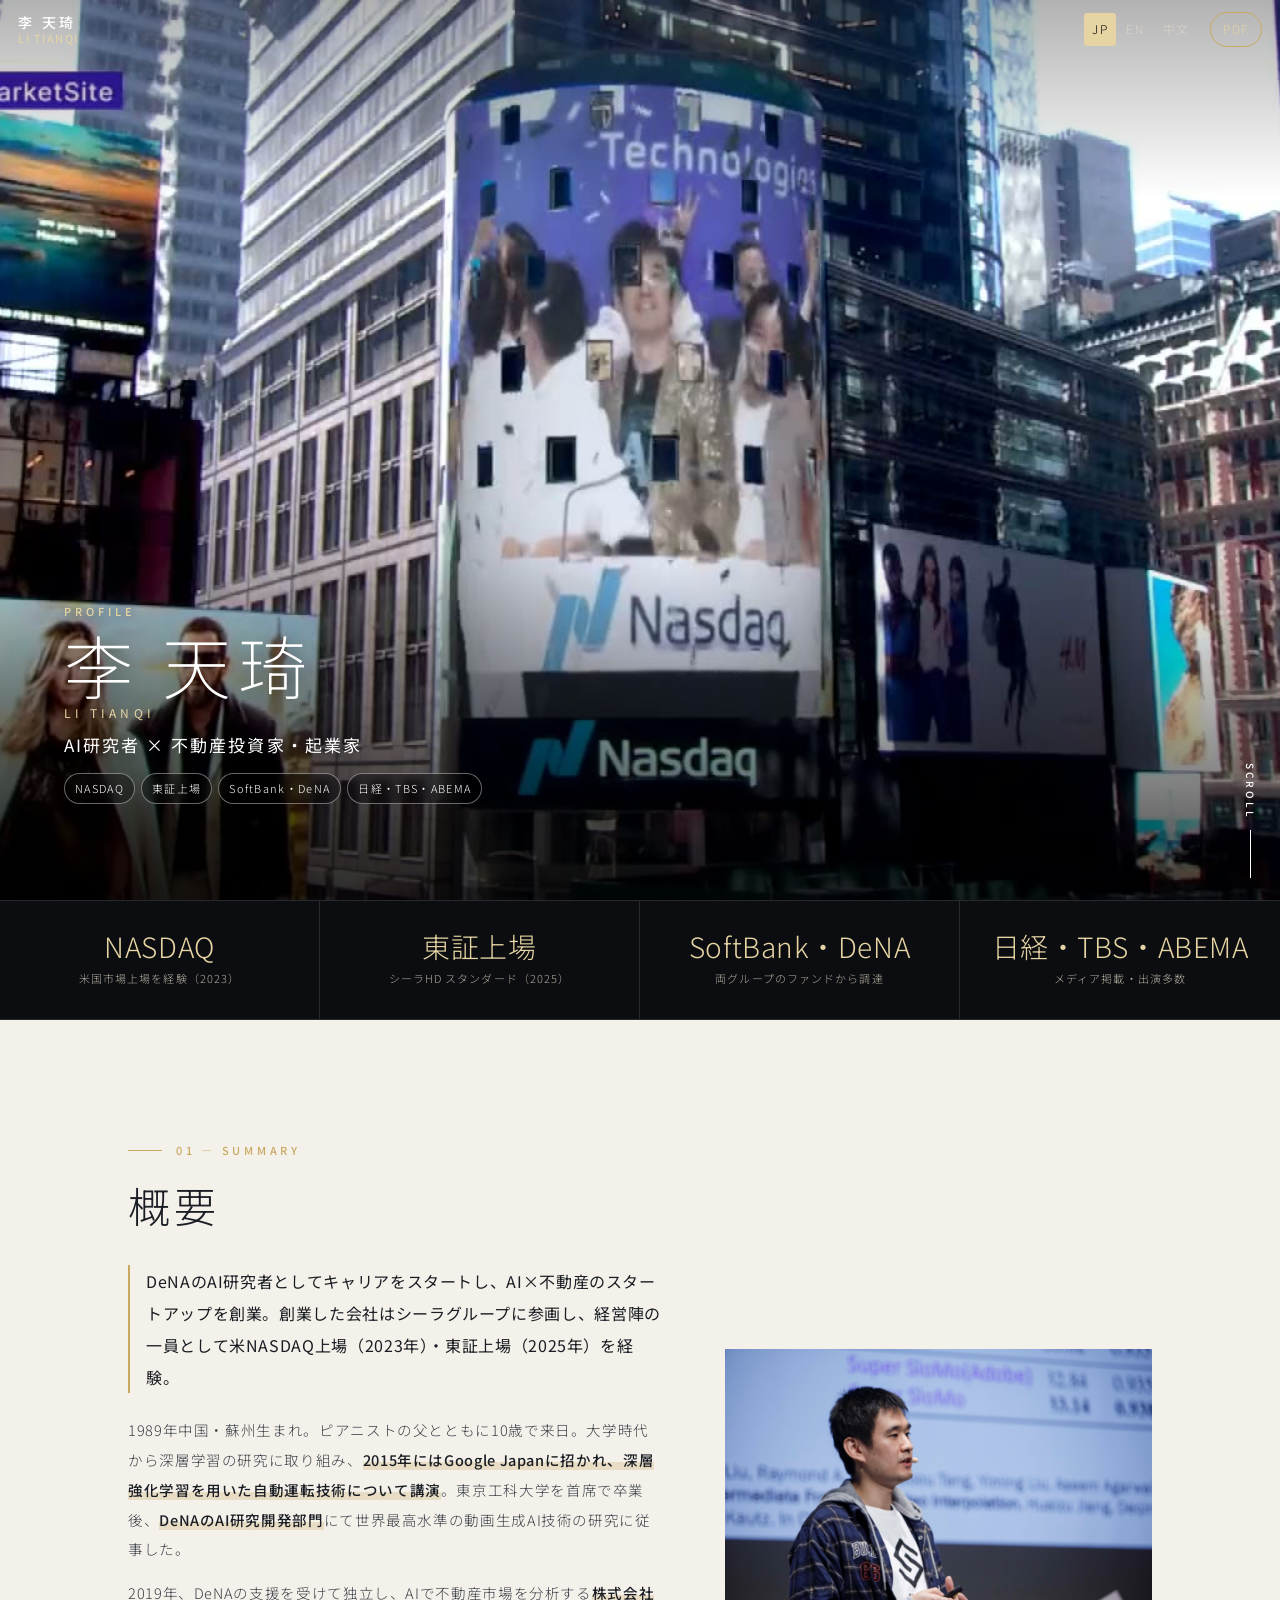
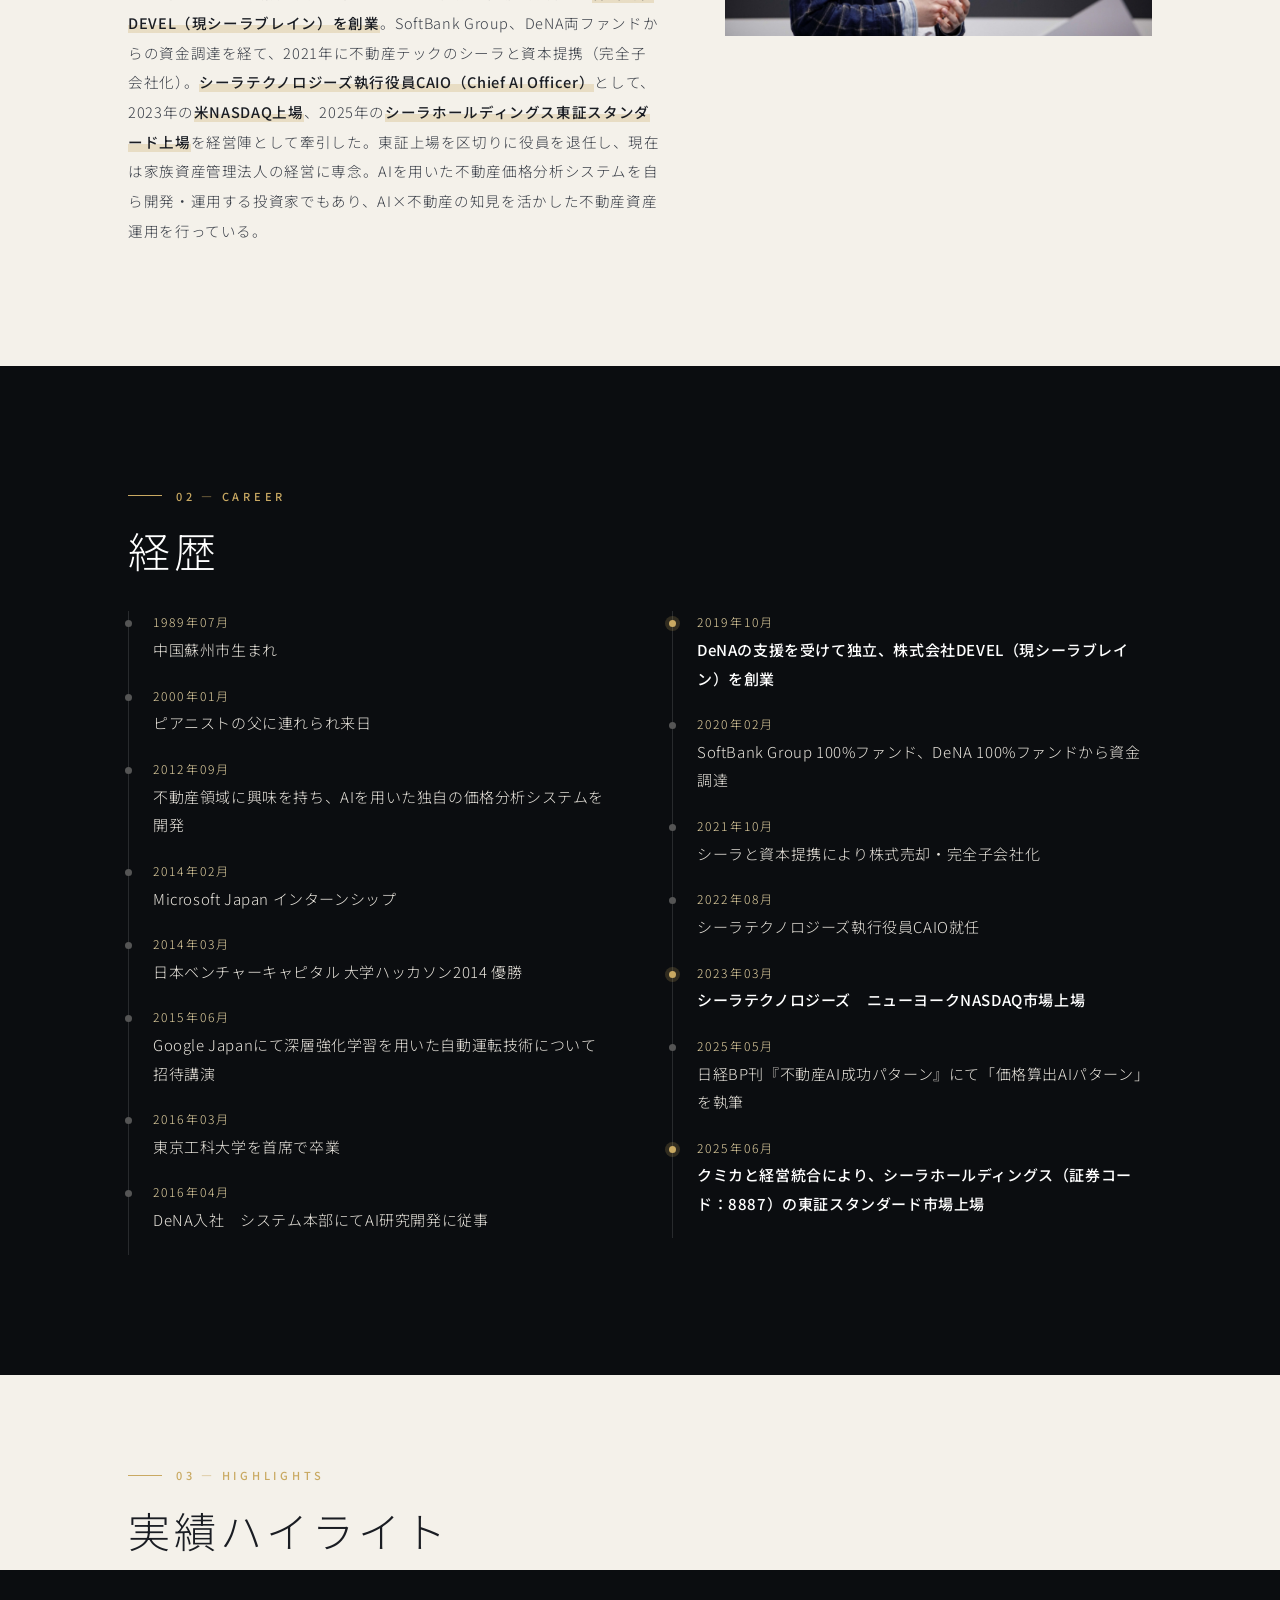
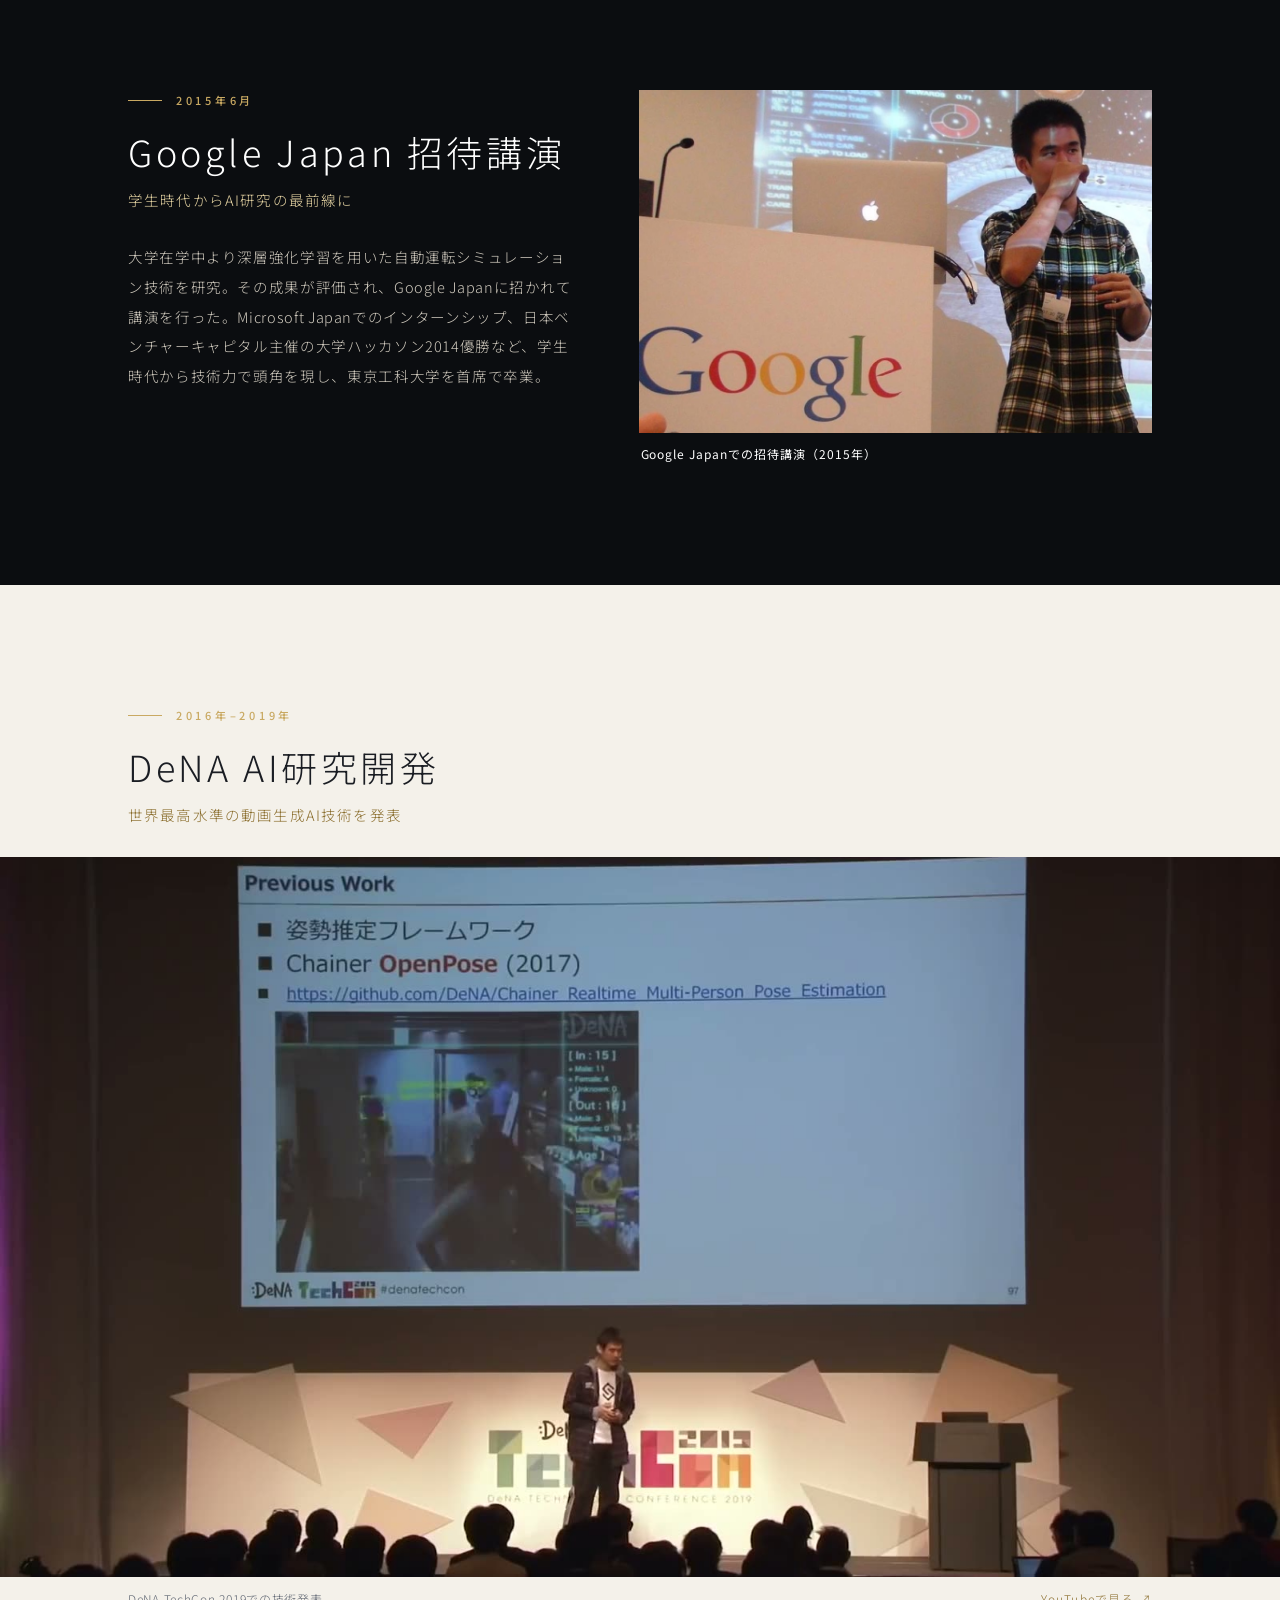
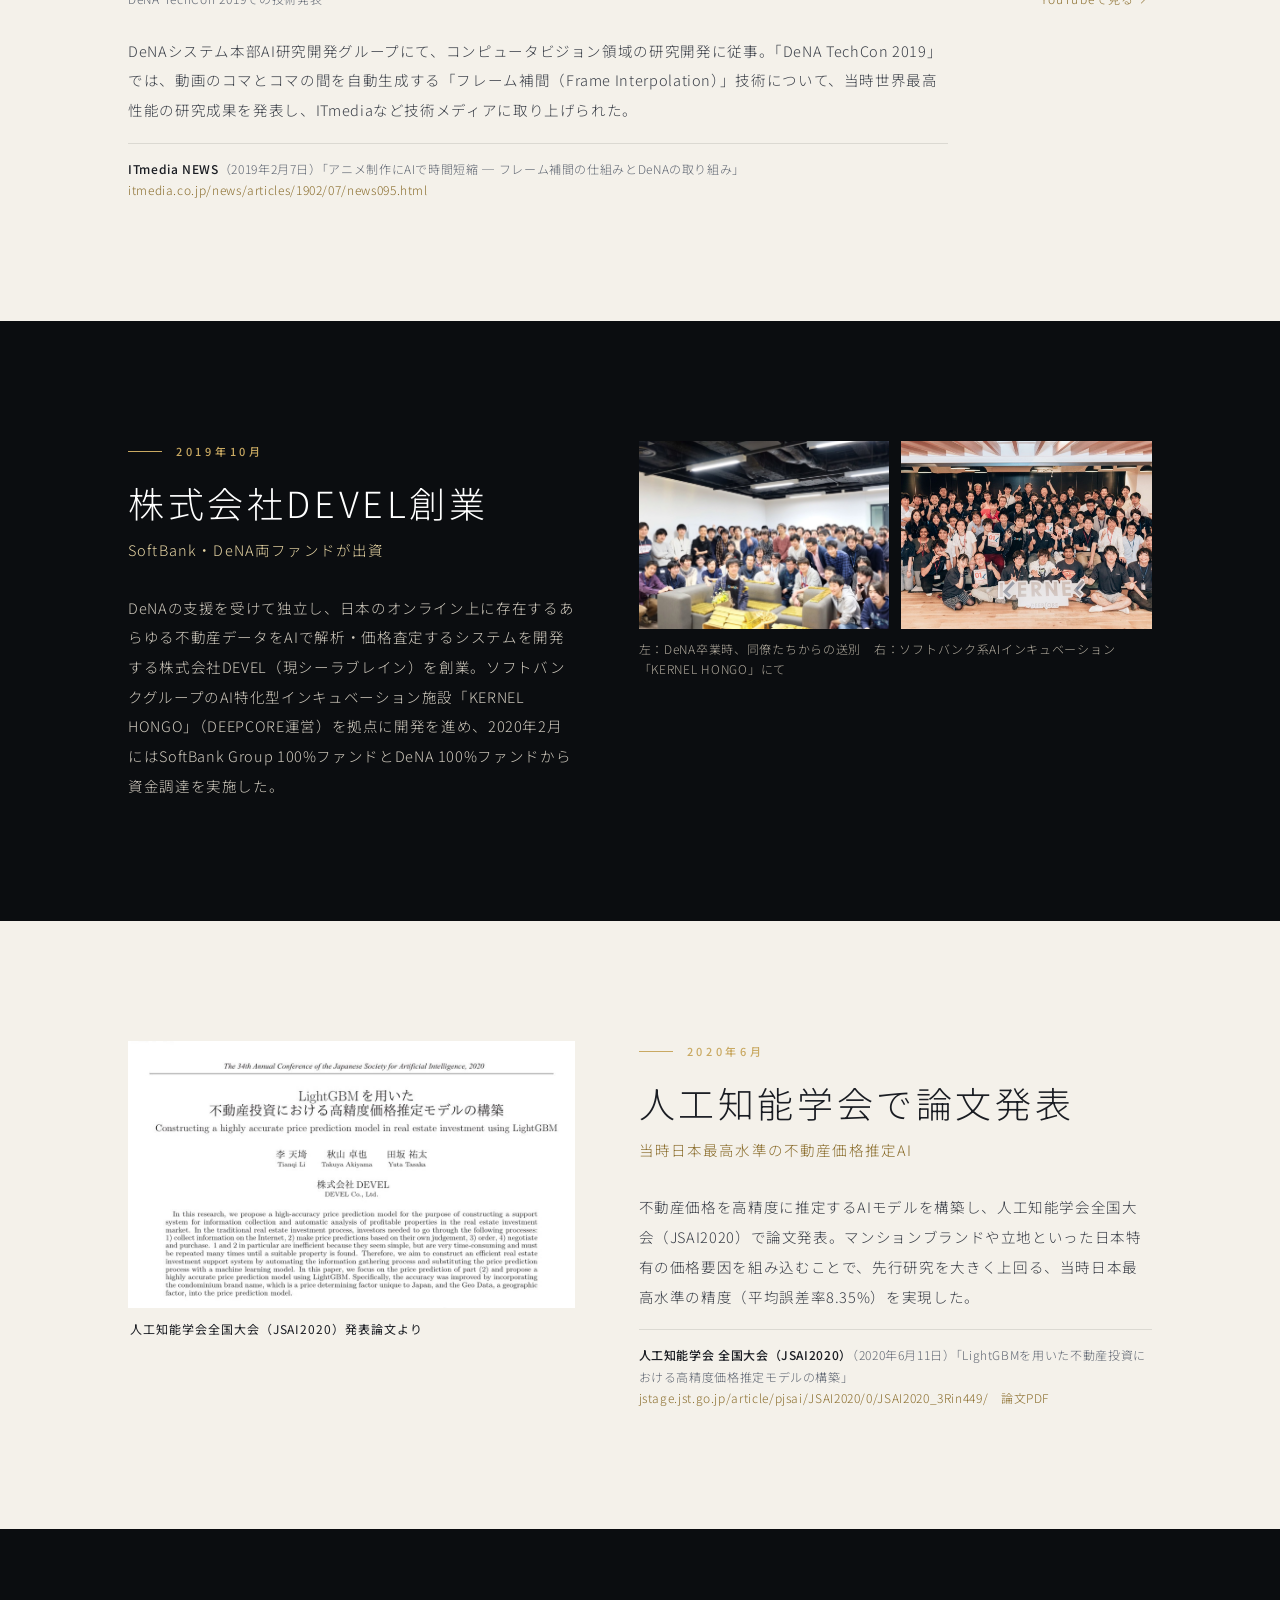
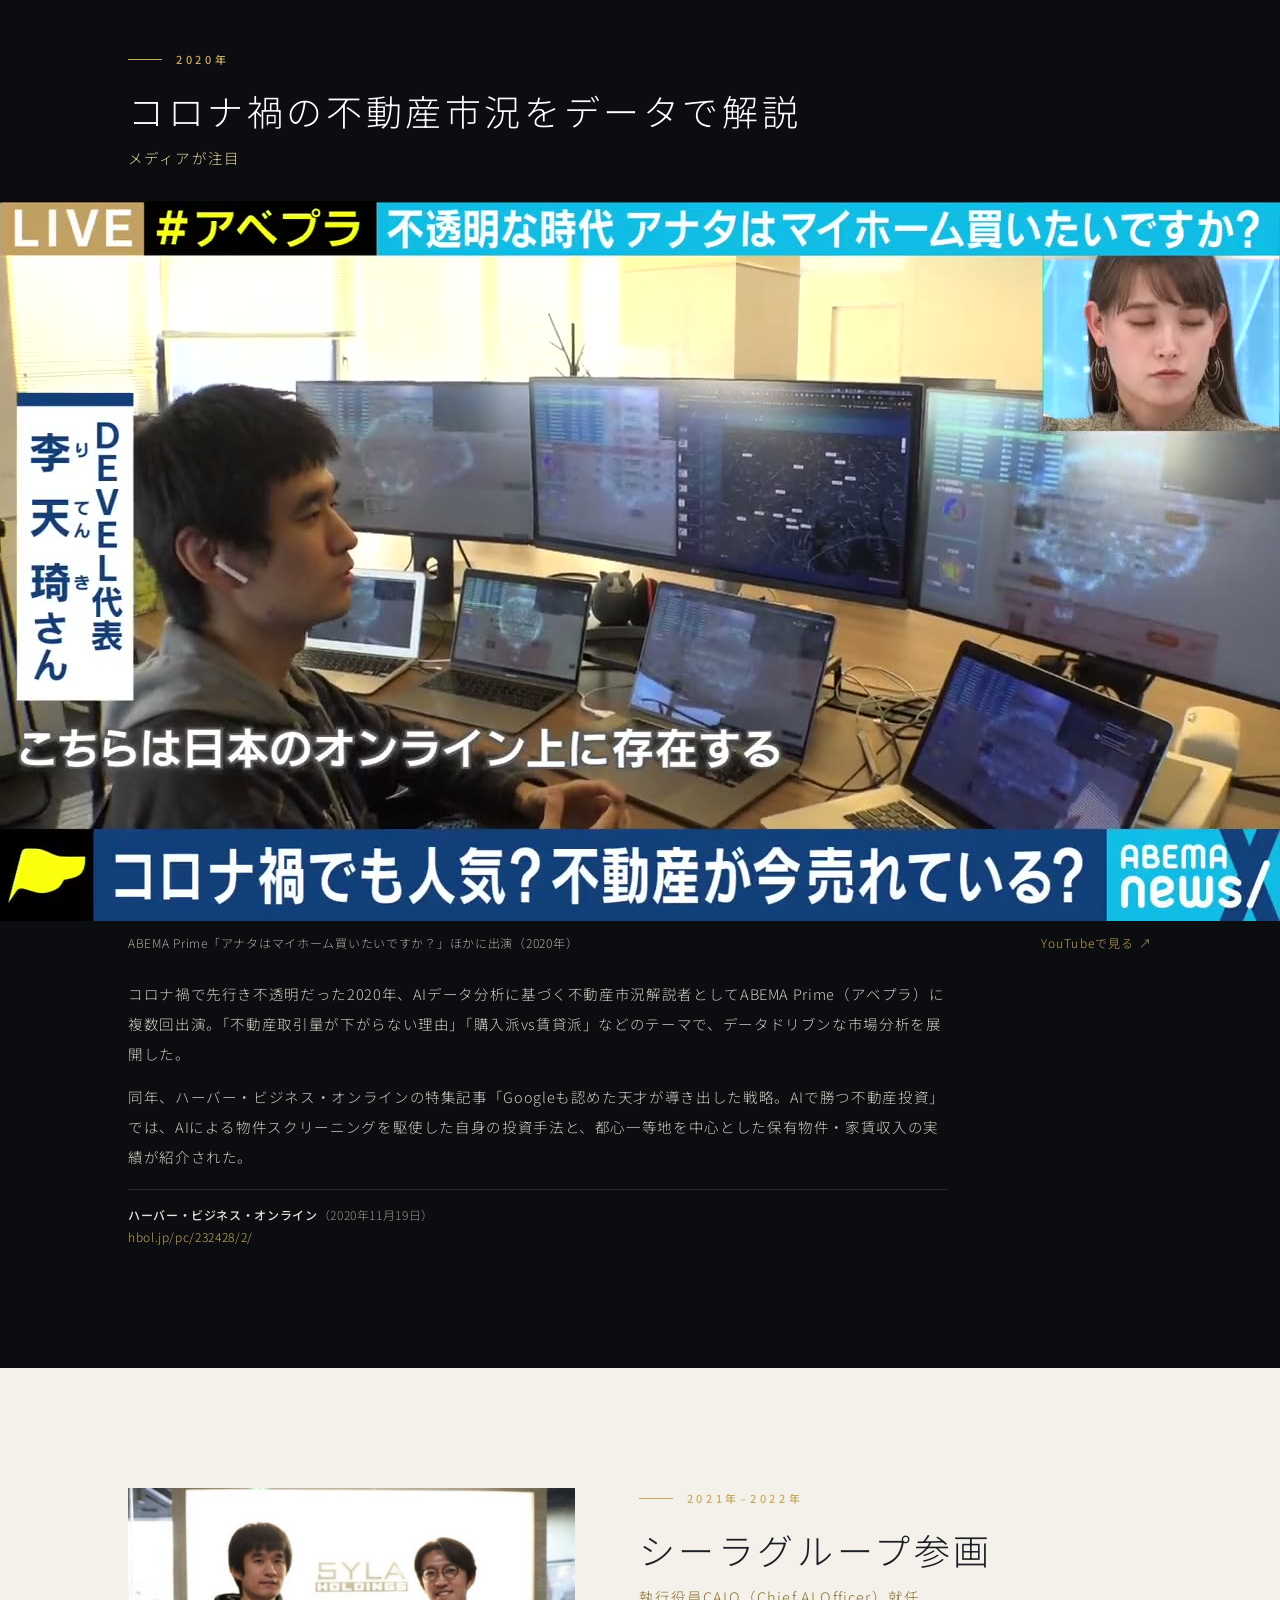
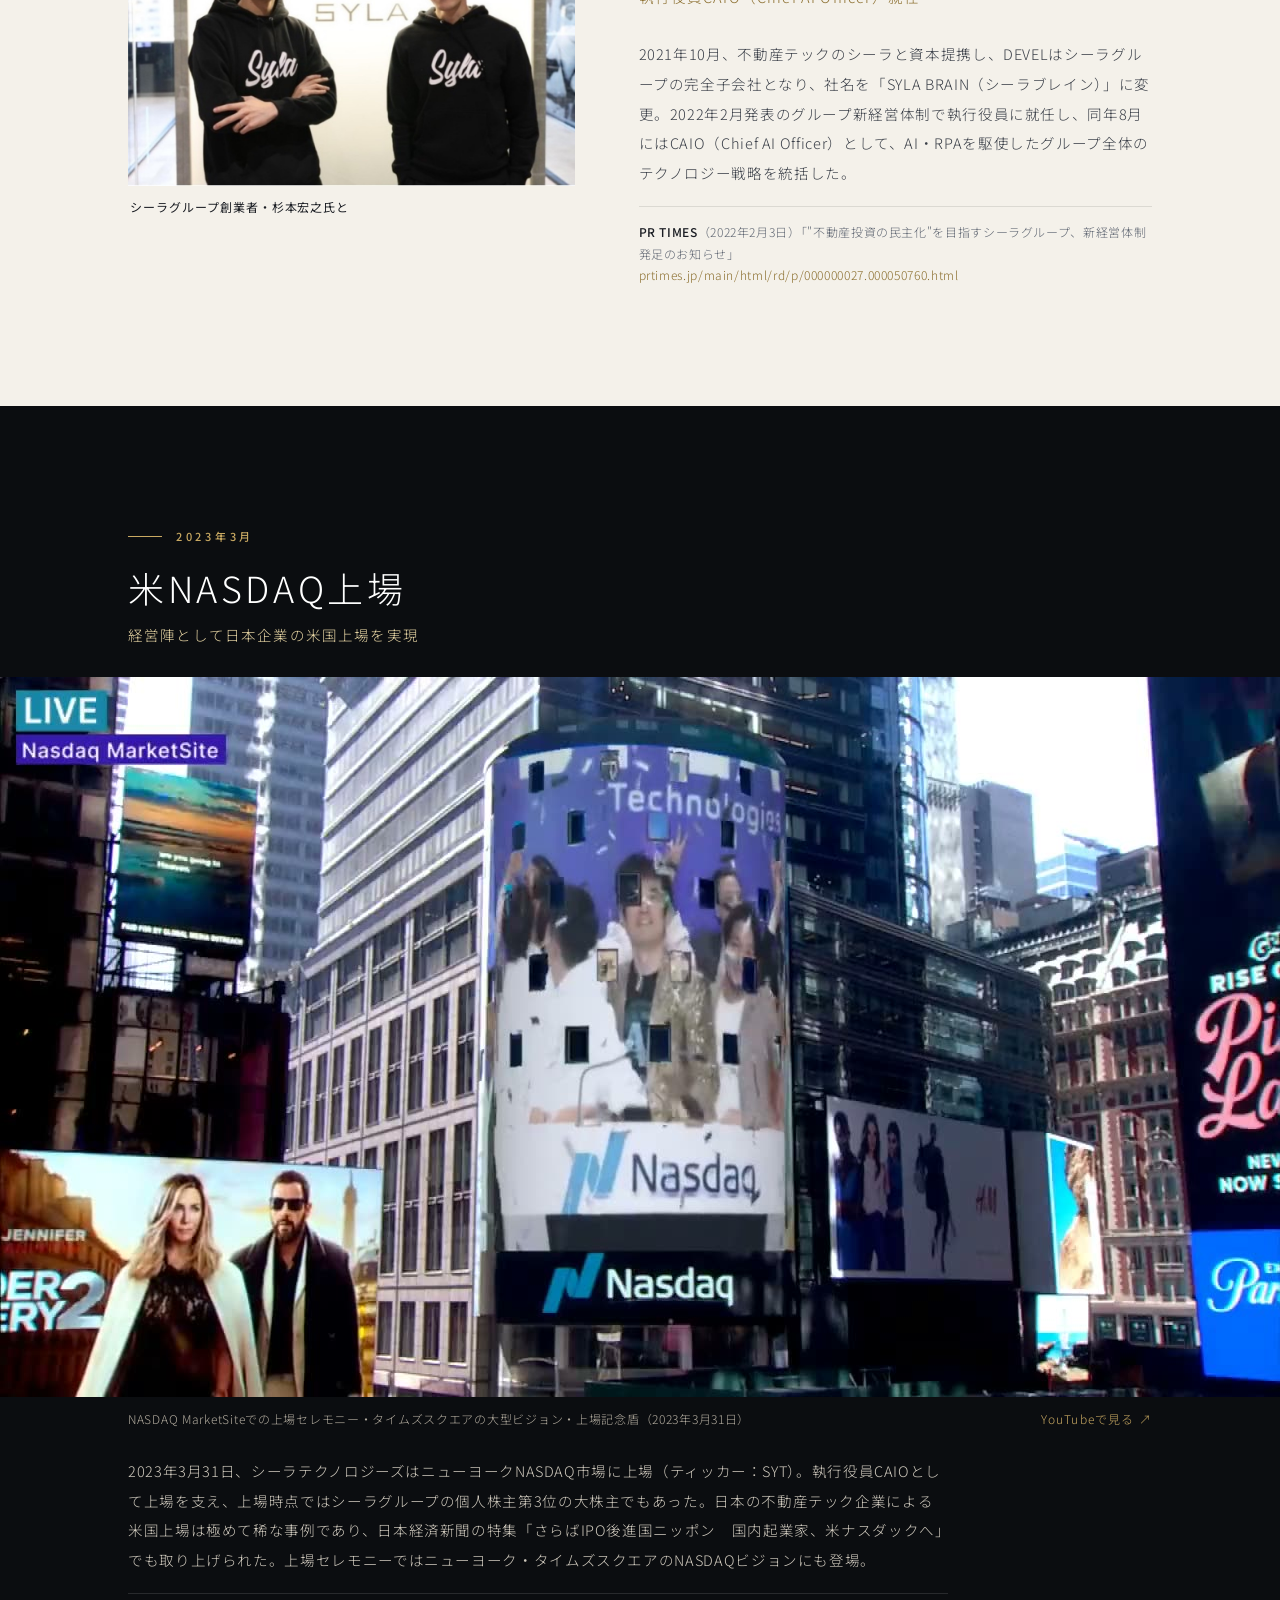
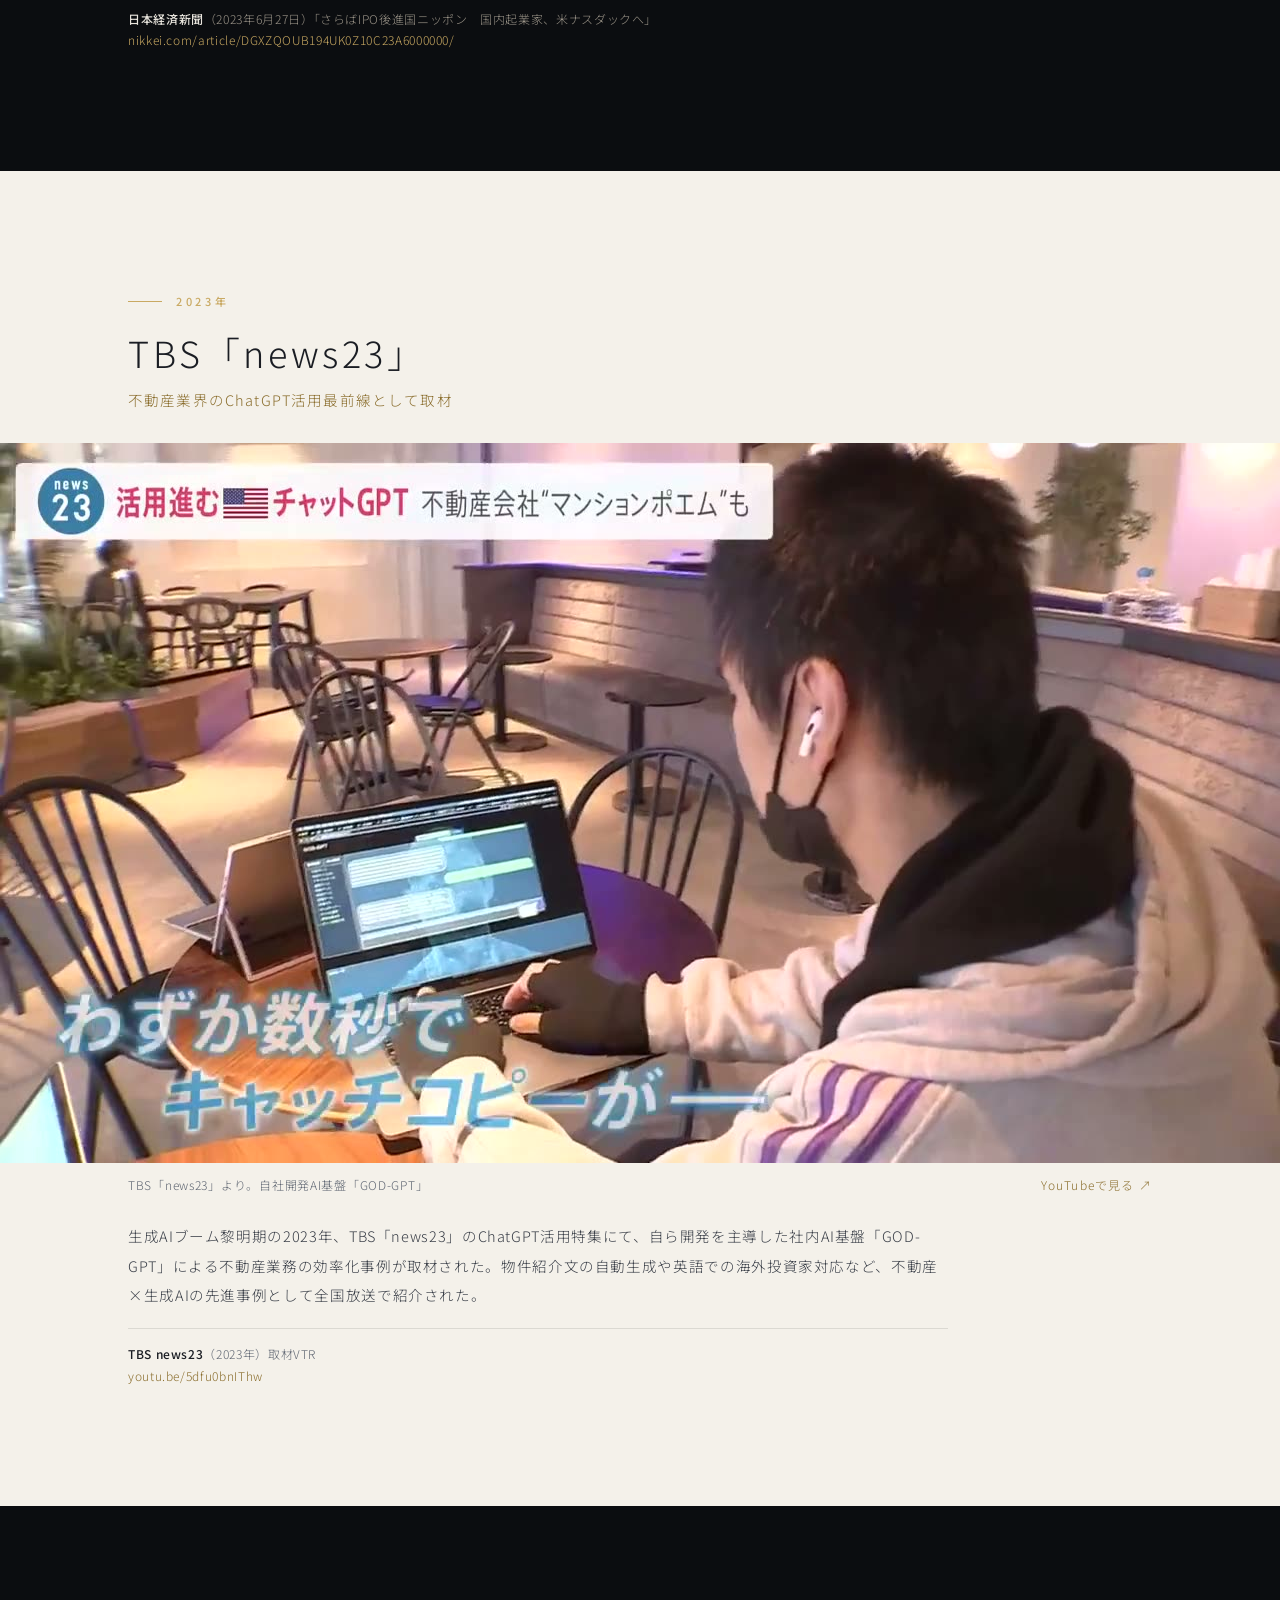
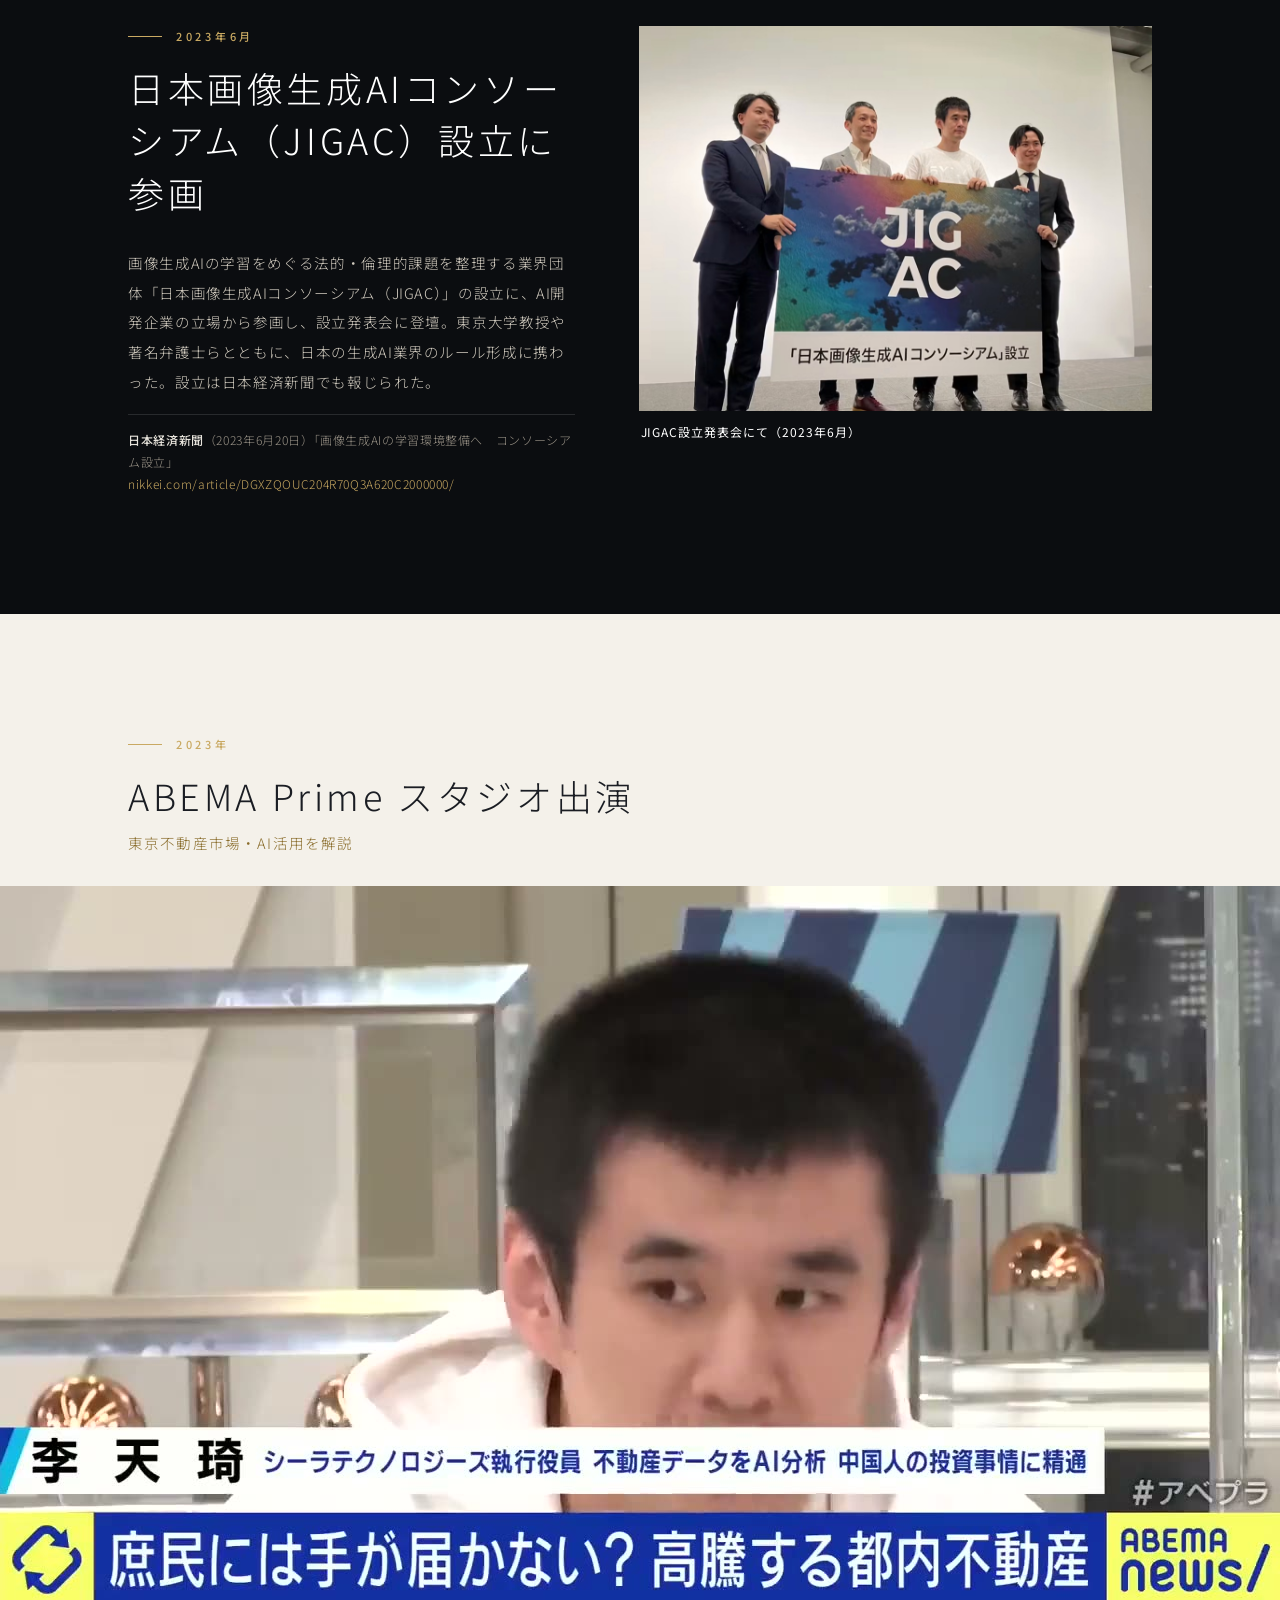
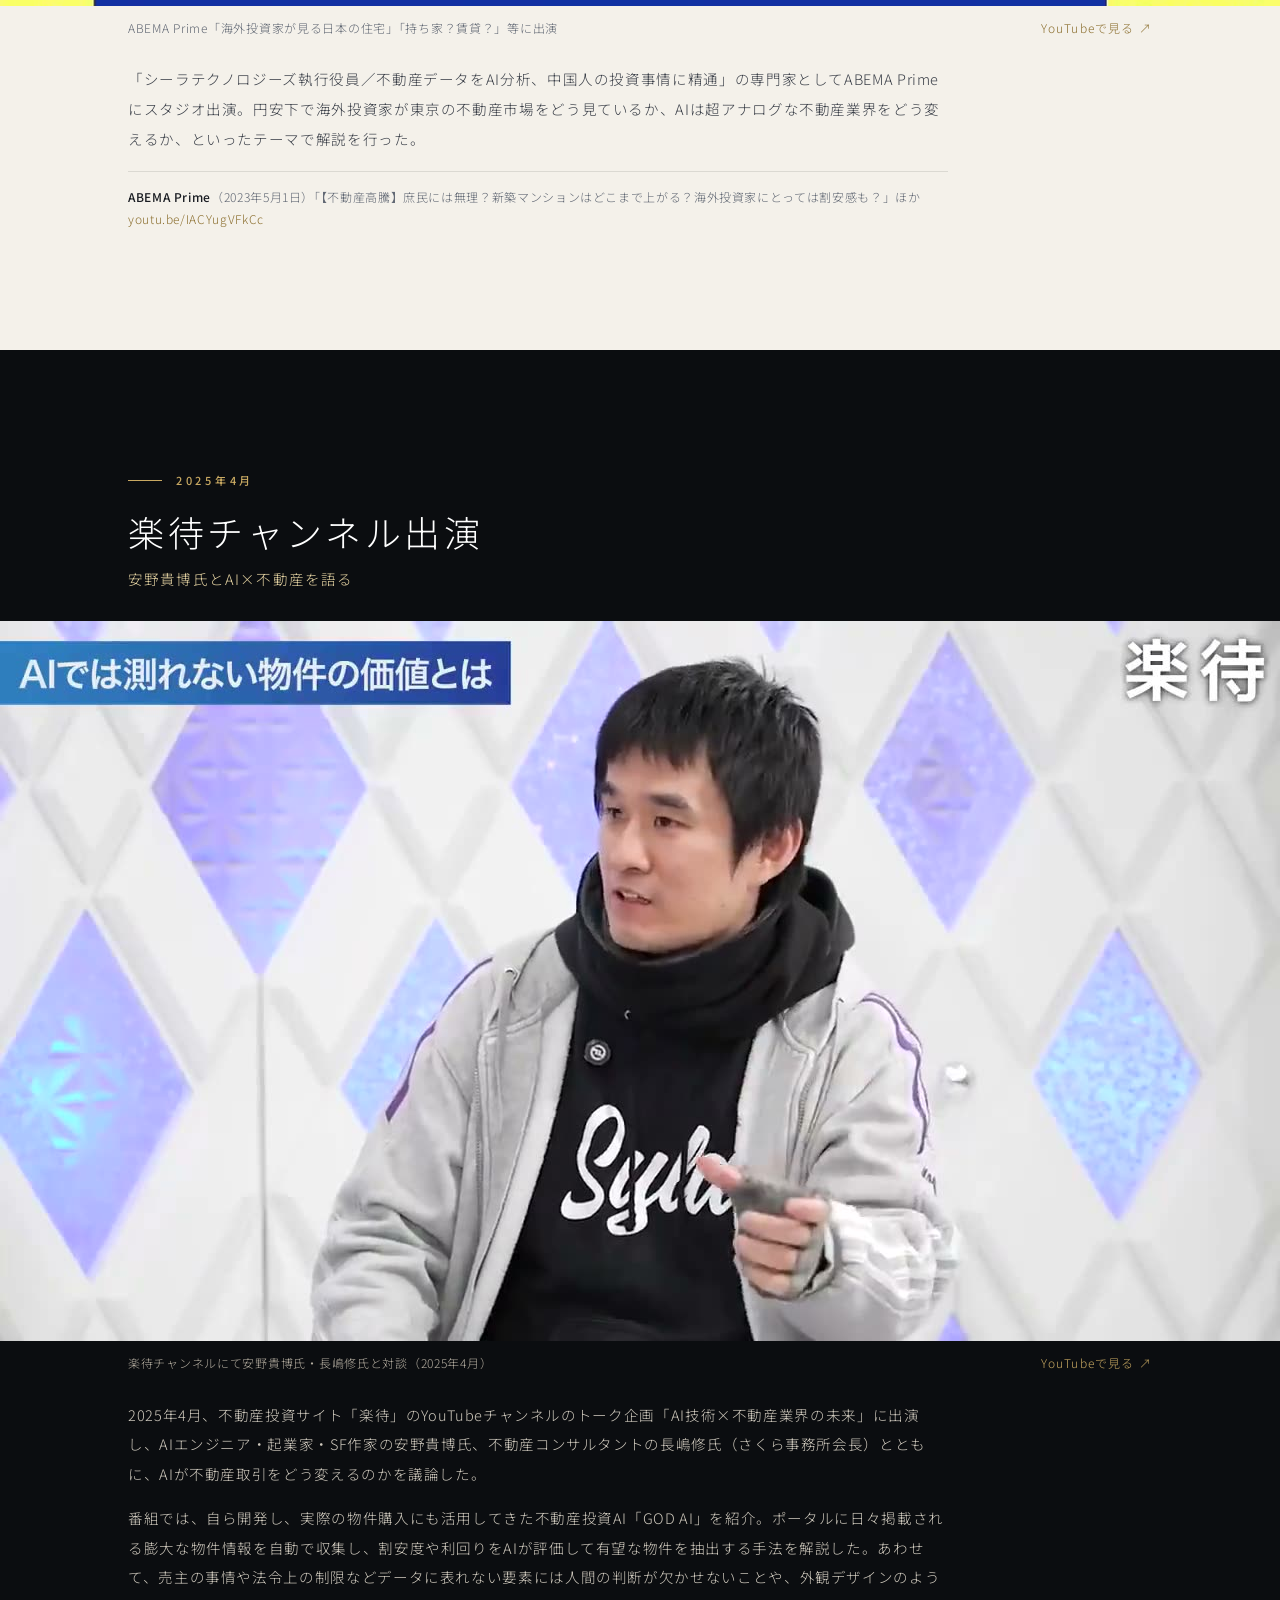
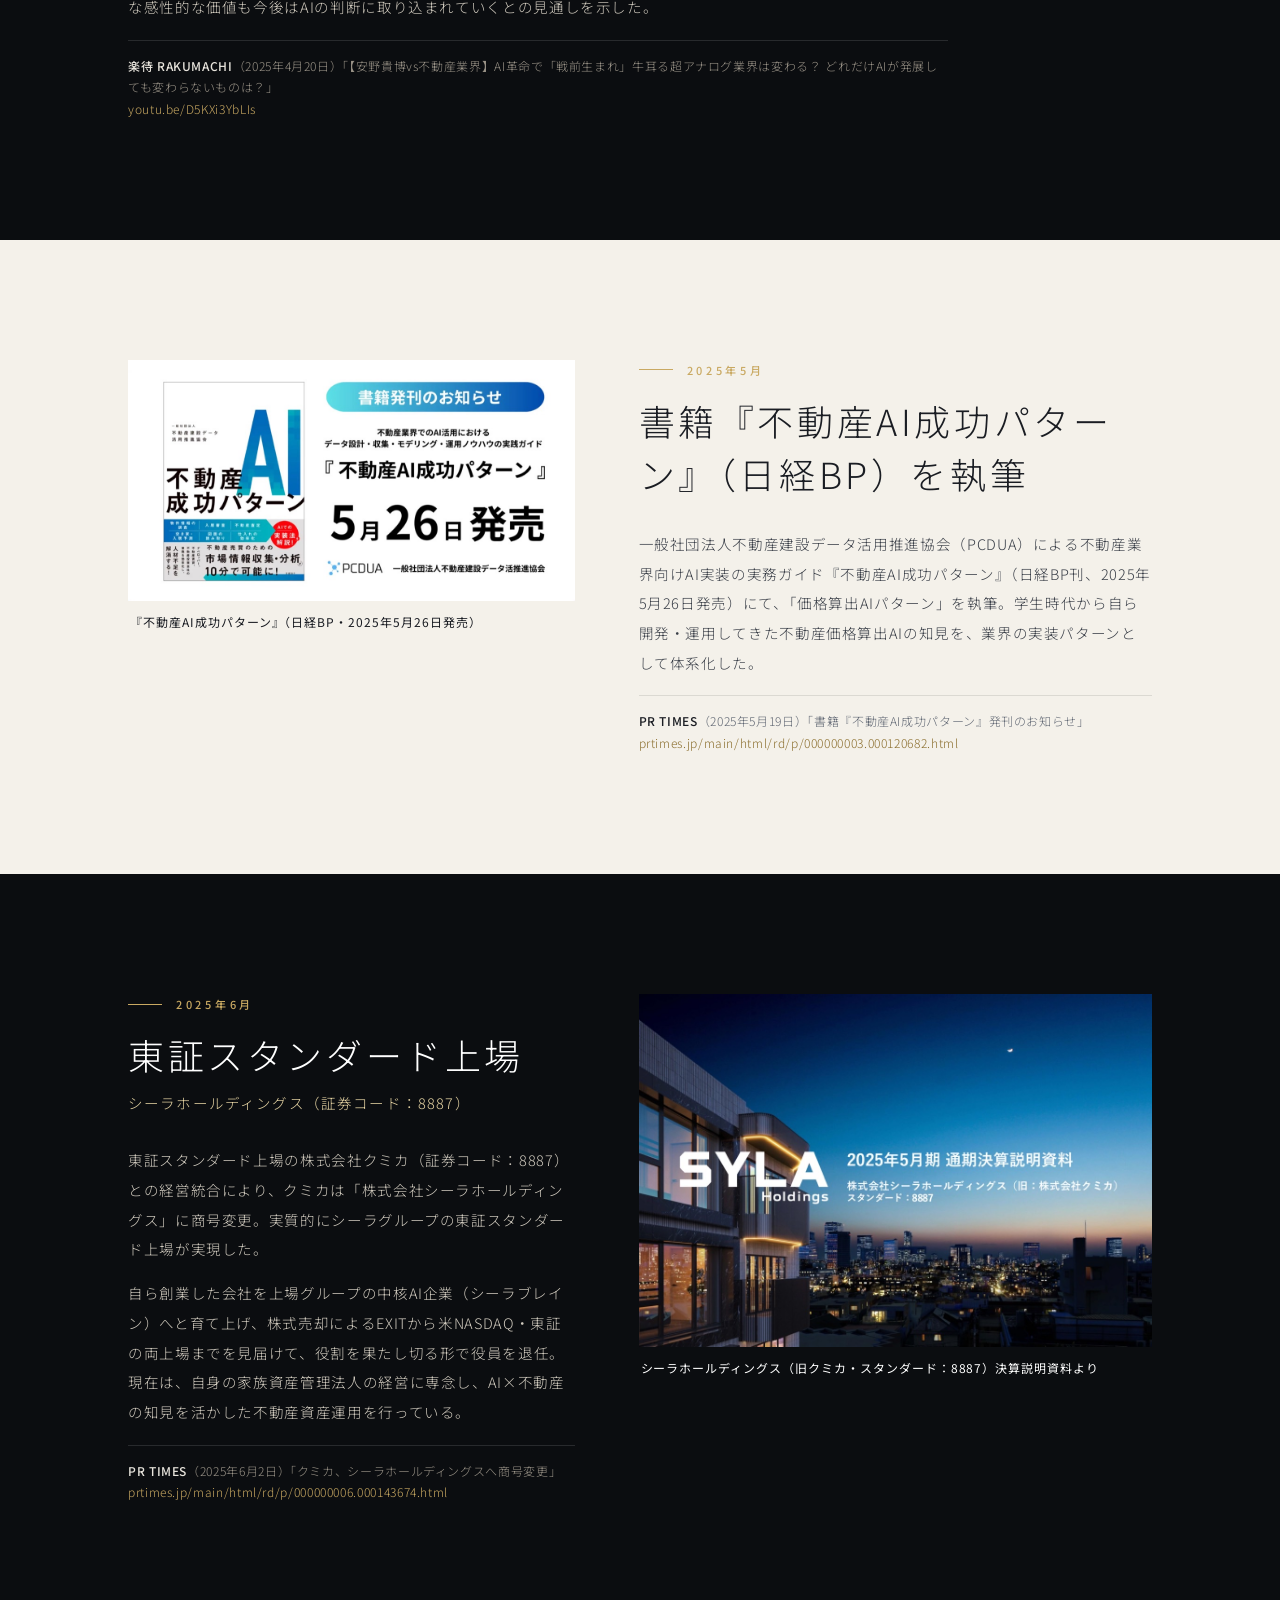
==== index.html @ 7d820bb9 "サイトを販売サイト風のデザインに刷新（動画ヒーロー・実績の動画化・論文と楽待の節を追加） - _build/build.py で旧HTML（_build/source）から日英中の3ページを生成する構" ====
<!DOCTYPE html>
<html lang="ja">
<head>
<meta charset="utf-8">
<meta name="viewport" content="width=device-width, initial-scale=1, viewport-fit=cover">
<title>李 天琦｜プロフィール</title>
<meta name="robots" content="noindex, nofollow">
<link rel="icon" href="data:image/svg+xml,%3Csvg xmlns=%27http://www.w3.org/2000/svg%27 viewBox=%270 0 32 32%27%3E%3Crect width=%2732%27 height=%2732%27 fill=%27%230b0d10%27/%3E%3Ctext x=%2716%27 y=%2722%27 font-size=%2716%27 text-anchor=%27middle%27 fill=%27%23c9a962%27 font-family=%27sans-serif%27%3ELT%3C/text%3E%3C/svg%3E">
<link rel="preconnect" href="https://fonts.googleapis.com">
<link rel="preconnect" href="https://fonts.gstatic.com" crossorigin>
<link href="https://fonts.googleapis.com/css2?family=Noto+Sans+JP:wght@200;300;400;500;700&display=swap" rel="stylesheet">
<style>

:root{
  --bg:#0b0d10; --bg2:#12151a; --paper:#f4f1ea; --paper2:#ebe6dc; --ink:#1a1d23; --ink2:#5f6672;
  --gold:#c9a962; --gold2:#e6d4a3; --line:rgba(255,255,255,.12); --line-d:rgba(0,0,0,.1);
  --sans:"Noto Sans JP","Hiragino Sans","Yu Gothic",sans-serif;
}
*{box-sizing:border-box;margin:0;padding:0}
html{scroll-behavior:smooth;-webkit-text-size-adjust:100%}
body{background:var(--bg);color:#e8e4dc;font-family:var(--sans);font-weight:300;line-height:1.9;letter-spacing:.04em;overflow-x:hidden}
img,video{display:block;max-width:100%;height:auto}
ul{list-style:none}

/* ---------- top bar ---------- */
.bar{position:fixed;top:0;left:0;right:0;z-index:50;display:flex;align-items:center;justify-content:space-between;padding:12px 18px;padding-top:calc(12px + env(safe-area-inset-top));transition:background .4s,border-color .4s;border-bottom:1px solid transparent;pointer-events:none}
.bar.solid{background:rgba(11,13,16,.88);backdrop-filter:saturate(140%) blur(10px);-webkit-backdrop-filter:saturate(140%) blur(10px);border-color:var(--line)}
.bar .brand{font-size:12px;font-weight:500;letter-spacing:.2em;color:#fff;line-height:1.3}
.bar .brand small{display:block;font-size:11px;font-weight:400;letter-spacing:.14em;color:var(--gold2)}
.bar .price{font-size:13px;color:var(--gold2);letter-spacing:.06em;white-space:nowrap}
.bar .price b{font-size:17px;font-weight:700}

/* ---------- hero ---------- */
.hero{position:relative;height:100svh;min-height:600px;overflow:hidden;display:flex;align-items:flex-end;background:#000}
.hero video,.hero .poster{position:absolute;inset:0;width:100%;height:100%;object-fit:cover}
.hero .poster{animation:kb 30s ease-in-out infinite alternate;z-index:1}
@keyframes kb{from{transform:scale(1)}to{transform:scale(1.1)}}
.hero::after{content:"";position:absolute;inset:0;z-index:1;background:linear-gradient(180deg,rgba(0,0,0,.35) 0%,rgba(0,0,0,0) 30%,rgba(0,0,0,.2) 60%,rgba(0,0,0,.9) 100%)}
.hero .in{position:relative;z-index:2;width:100%;padding:0 22px calc(56px + env(safe-area-inset-bottom))}
.hero .en{font-size:11px;font-weight:500;letter-spacing:.36em;color:var(--gold2);text-transform:uppercase;text-shadow:0 1px 10px rgba(0,0,0,.6)}
.hero .no{font-size:clamp(76px,22vw,180px);font-weight:200;line-height:.95;letter-spacing:-.01em;color:#fff;margin:6px 0 0;text-shadow:0 4px 40px rgba(0,0,0,.5)}
.hero .no small{font-size:.22em;font-weight:300;letter-spacing:.2em;margin-left:10px;color:var(--gold2)}
.hero h1{font-size:clamp(20px,5.4vw,30px);font-weight:400;letter-spacing:.14em;color:#fff;margin-top:10px}
.hero .spec{display:flex;flex-wrap:wrap;gap:6px 8px;margin:16px 0 18px;font-size:12px;letter-spacing:.12em;color:#fff}
.hero .spec li{padding:5px 11px;border:1px solid rgba(255,255,255,.4);border-radius:999px;backdrop-filter:blur(6px);-webkit-backdrop-filter:blur(6px);background:rgba(0,0,0,.2)}
.hero .p{color:#fff;font-size:13px;letter-spacing:.14em;white-space:nowrap;display:flex;align-items:baseline;gap:10px}
.hero .p b{font-size:clamp(30px,8vw,54px);font-weight:700;color:var(--gold2);letter-spacing:.02em;line-height:1}
.hero .p small{font-size:11px;color:#cfc9bd}
.scroll{position:absolute;right:20px;bottom:calc(22px + env(safe-area-inset-bottom));z-index:3;font-size:10px;font-weight:500;letter-spacing:.3em;color:#fff;writing-mode:vertical-rl;display:flex;align-items:center;gap:10px}
.scroll::after{content:"";width:1px;height:48px;background:#fff;animation:sc 1.8s ease-in-out infinite}
@keyframes sc{0%{transform:scaleY(0);transform-origin:top}50%{transform:scaleY(1);transform-origin:top}51%{transform-origin:bottom}100%{transform:scaleY(0);transform-origin:bottom}}

/* ---------- key numbers ---------- */
.keys{border-top:1px solid var(--line);border-bottom:1px solid var(--line);background:var(--bg)}
.keys ul{display:grid;grid-template-columns:repeat(3,1fr)}
.keys li{padding:22px 10px;text-align:center;border-right:1px solid var(--line)}
.keys li:nth-child(3n){border-right:0}
.keys li:nth-child(n+4){border-top:1px solid var(--line)}
.keys .v{font-size:30px;font-weight:200;color:#fff;line-height:1.1;letter-spacing:.02em}
.keys .v small{font-size:13px;font-weight:300;color:var(--gold2);margin-left:3px;letter-spacing:.08em}
.keys .k{font-size:10.5px;letter-spacing:.24em;color:#9b9488;margin-top:6px;text-transform:uppercase}

/* ---------- sections ---------- */
section{padding:80px 0;position:relative}
.wrap{padding:0 20px;max-width:1120px;margin:0 auto}
.head{margin-bottom:30px}
.head .no{display:flex;align-items:center;gap:14px;font-size:11px;font-weight:500;letter-spacing:.34em;color:var(--gold);text-transform:uppercase}
.head .no::before{content:"";width:34px;height:1px;background:var(--gold);flex:0 0 auto}
.head h2{font-size:clamp(22px,5.6vw,42px);font-weight:300;letter-spacing:.1em;line-height:1.45;color:#fff;margin-top:14px}
.head p.lead{margin-top:16px;font-size:14px;color:#c8c2b6;max-width:640px}
.light{background:var(--paper);color:var(--ink)}
.light .head h2{color:var(--ink)}
.light .head p.lead{color:var(--ink2)}
.paper2{background:var(--paper2)}

figure{margin:0}
figcaption{font-size:12px;letter-spacing:.08em;color:#b3ac9f;padding:10px 2px 0}
figcaption .t{color:#fff;font-weight:400}
.light figcaption{color:var(--ink2)}
.light figcaption .t{color:var(--ink)}
.full{margin:0 -20px}
.full img,.full video{width:100%}
.full figcaption{padding-left:20px;padding-right:20px}
.grid{display:grid;gap:22px 14px;grid-template-columns:1fr}
.grid-2{grid-template-columns:1fr 1fr}
.grid img{width:100%;aspect-ratio:var(--ar,4/3);object-fit:cover;background:#222}
.ar-3-4{--ar:3/4}.ar-16-9{--ar:16/9}.ar-1-1{--ar:1/1}.ar-auto{--ar:auto;object-fit:contain;background:#fff}
.stack{display:grid;gap:44px}

/* reveal */
.rv{opacity:0;transform:translateY(26px);transition:opacity 1s cubic-bezier(.2,.7,.2,1),transform 1s cubic-bezier(.2,.7,.2,1)}
.rv.on{opacity:1;transform:none}
.zoom{overflow:hidden}
.zoom img{transform:scale(1.06);transition:transform 1.6s cubic-bezier(.2,.7,.2,1)}
.zoom.on img{transform:none}
@media (prefers-reduced-motion:reduce){.rv,.zoom img{opacity:1;transform:none;transition:none}.hero .poster{animation:none}.marquee .track{animation:none}}

/* ---------- movie blocks ---------- */
.movie{padding:0;background:#000;position:relative;overflow:hidden}
.movie video{width:100%;height:100svh;max-height:820px;object-fit:cover}
.movie.short video{height:62svh;min-height:380px;max-height:620px}
.movie .cap{position:absolute;left:0;right:0;bottom:0;padding:120px 22px 40px;background:linear-gradient(180deg,rgba(0,0,0,0),rgba(0,0,0,.8));z-index:2}
.movie .cap .no{display:flex;align-items:center;gap:14px;font-size:11px;font-weight:500;letter-spacing:.34em;color:var(--gold2);text-transform:uppercase}
.movie .cap .no::before{content:"";width:34px;height:1px;background:var(--gold2);flex:0 0 auto}
.movie .cap h2{font-size:clamp(20px,5vw,36px);font-weight:300;letter-spacing:.1em;color:#fff;line-height:1.45;margin-top:10px}
.movie .cap p{font-size:13px;color:#d9d3c7;margin-top:8px;max-width:640px}
.walk{background:#0b0a09}
.walk video{height:100svh;max-height:none;display:block}
.walk .walk-v{position:relative}
.walk .cap{pointer-events:none}

/* ---------- panorama marquee ---------- */
.marquee{overflow:hidden;position:relative;background:#000}
.marquee .track{display:flex;width:max-content;animation:mq var(--dur,70s) linear infinite}
.marquee img{height:min(52vw,300px);width:auto;max-width:none;flex:0 0 auto}
@keyframes mq{from{transform:translateX(0)}to{transform:translateX(-50%)}}
.marquee .lbl{position:absolute;left:20px;bottom:14px;font-size:11px;letter-spacing:.24em;color:#fff;text-shadow:0 1px 8px rgba(0,0,0,.8);z-index:2}
.marquee::before,.marquee::after{content:"";position:absolute;top:0;bottom:0;width:60px;z-index:1;pointer-events:none}
.marquee::before{left:0;background:linear-gradient(90deg,var(--bg),transparent)}
.marquee::after{right:0;background:linear-gradient(270deg,var(--bg),transparent)}
.view-no{position:absolute;right:16px;top:0;font-size:clamp(90px,24vw,220px);font-weight:200;line-height:1;color:rgba(255,255,255,.05);pointer-events:none;letter-spacing:-.02em}

/* ---------- plan ---------- */
.plan-top{background:var(--paper);padding:60px 0}
.plan-top .box{background:#fff;padding:14px;border:1px solid #e4dfd6;box-shadow:0 20px 60px rgba(0,0,0,.06)}
.chips{display:flex;flex-wrap:wrap;gap:8px;margin-top:4px}
.chips li{font-size:12px;letter-spacing:.08em;padding:6px 11px;border:1px solid #cdbf9f;color:#6b5a32;background:#fbf8f1;border-radius:3px}
.plan-grid{display:grid;gap:30px;grid-template-columns:1fr}
.plan-grid .meta{display:grid;gap:18px}
.plan-grid .meta .big{font-size:clamp(34px,9vw,64px);font-weight:200;color:var(--ink);line-height:1.05;letter-spacing:.02em}
.plan-grid .meta .big small{font-size:.32em;color:#6b5a32;letter-spacing:.14em;margin-left:6px}
.plan-grid .meta p{font-size:14px;color:var(--ink2)}

/* ---------- outline table ---------- */
.tbl{width:100%;border-collapse:collapse;font-size:14px;background:#fff;border:1px solid #e4dfd6}
.tbl th,.tbl td{padding:12px 14px;border-bottom:1px solid #ece7de;vertical-align:top;text-align:left}
.tbl th{width:34%;font-weight:500;color:#6b5a32;background:#faf7f1;letter-spacing:.08em;white-space:nowrap}
.tbl tr:last-child th,.tbl tr:last-child td{border-bottom:0}
.tbl td b{font-size:20px;color:#1a1d23;font-weight:700}
.note{font-size:11.5px;color:var(--ink2);line-height:1.8;margin-top:14px}
.note.dk{color:#9b9488}

/* ---------- facilities ---------- */
.floors{display:grid;gap:12px;grid-template-columns:1fr;margin:0 0 40px}
.floors li{border:1px solid var(--line);padding:18px 20px;background:var(--bg2);position:relative;overflow:hidden}
.floors li::after{content:attr(data-f);position:absolute;right:-4px;bottom:-30px;font-size:96px;font-weight:200;color:rgba(255,255,255,.05);line-height:1;letter-spacing:-.03em}
.floors .f{font-size:20px;font-weight:300;letter-spacing:.08em;color:var(--gold2);line-height:1}
.floors .n{font-size:13.5px;margin-top:10px;color:#fff;letter-spacing:.08em;font-weight:400}
.floors .n span{display:block}
.floors .d{font-size:12px;color:#b3ac9f;margin-top:4px}

/* ---------- future timeline ---------- */
.tl{display:grid;gap:0;border-left:1px solid var(--line);padding-left:22px}
.tl li{position:relative;padding:0 0 26px}
.tl li::before{content:"";position:absolute;left:-26px;top:10px;width:7px;height:7px;border-radius:50%;background:var(--gold)}
.tl .y{font-size:12px;letter-spacing:.24em;color:var(--gold2)}
.tl .t{font-size:15px;color:#fff;font-weight:400;margin-top:2px;letter-spacing:.06em}
.tl .d{font-size:12.5px;color:#b3ac9f;margin-top:2px}
.fig-w{background:#fff;padding:12px;border:1px solid var(--line)}
.fig-w figcaption{color:#5f6672}
.fig-w figcaption .t{color:#1a1d23}

/* ---------- access ---------- */
.times{display:grid;grid-template-columns:repeat(2,1fr);gap:12px}
.times li{border:1px solid var(--line);padding:14px 16px;background:var(--bg2)}
.times .to{font-size:12.5px;color:#c8c2b6;letter-spacing:0}
.times .to small{font-size:11px;color:#9b9488;letter-spacing:.04em}
.times .m{font-size:32px;font-weight:200;line-height:1;color:#fff;margin-top:6px}
.times .m small{font-size:12px;font-weight:300;color:var(--gold2);margin-left:4px;letter-spacing:.1em}
.maps{display:grid;gap:14px;grid-template-columns:1fr;margin-top:30px}
.maps figure{background:#fff;padding:10px;border:1px solid var(--line)}
.maps img{width:100%}
.maps figcaption{color:#5f6672}
.maps figcaption .t{color:#1a1d23}

/* ---------- equipment ---------- */
.eq{display:grid;grid-template-columns:repeat(2,1fr);gap:12px}
.eq li{background:#fff;border:1px solid #e4dfd6;overflow:hidden}
.eq img{width:100%;aspect-ratio:3/2;object-fit:cover}
.eq .n{font-size:12px;letter-spacing:.06em;color:var(--ink);padding:9px 10px 10px;line-height:1.5;font-weight:400}

/* ---------- closing ---------- */
.close{position:relative;text-align:center;padding:120px 20px 110px;overflow:hidden;background:#000}
.close>img{position:absolute;inset:0;width:100%;height:100%;object-fit:cover;opacity:.55}
.close .in{position:relative;z-index:2}
.close .en{font-size:11px;font-weight:500;letter-spacing:.36em;color:var(--gold2);text-transform:uppercase}
.close h2{font-size:clamp(24px,6.4vw,44px);font-weight:300;letter-spacing:.12em;color:#fff;margin-top:14px;line-height:1.45}
.close .p{color:#fff;margin-top:26px;letter-spacing:.14em;font-size:13px}
.close .p b{display:block;font-size:clamp(40px,11vw,76px);color:var(--gold2);font-weight:700;letter-spacing:.02em;line-height:1;margin-top:6px}
.close ul{display:flex;flex-wrap:wrap;justify-content:center;gap:8px 10px;margin-top:26px;font-size:12px;letter-spacing:.12em;color:#e8e4dc}
.close li{padding:6px 12px;border:1px solid rgba(255,255,255,.35);border-radius:999px;backdrop-filter:blur(6px);-webkit-backdrop-filter:blur(6px)}
footer{padding:28px 20px calc(28px + env(safe-area-inset-bottom));background:#06080a;font-size:11px;color:#8a8478;line-height:1.9;text-align:left;letter-spacing:.06em}
footer p{max-width:760px;margin:0 auto 6px;padding-left:1em;text-indent:-1em}

/* ---------- responsive ---------- */
.pc{display:none}
figcaption .d{display:none}
@media (max-width:759px){
  .head h2{font-size:22px;letter-spacing:.06em}
  figcaption{white-space:nowrap;overflow:hidden;text-overflow:ellipsis;letter-spacing:.04em}
  .tbl{font-size:13px}
  .tbl th,.tbl td{padding:10px 10px;letter-spacing:.02em}
  .tbl th{width:30%;white-space:normal}
  .tbl td b{font-size:18px}
}
@media (min-width:760px){
  section{padding:120px 0}
  .wrap{padding:0 48px}
  .full{margin:0}
  .full figcaption{padding-left:2px;padding-right:2px}
  .grid{gap:28px 24px}
  .grid-d2{grid-template-columns:1fr 1fr}
  .grid-d3{grid-template-columns:1fr 1fr 1fr}
  .offset>*:nth-child(2){margin-top:72px}
  .pc{display:inline}
  figcaption .d{display:inline}
  .hero .in{padding:0 64px 96px}
  .movie .cap{padding:160px 64px 60px}
  .walk::before{content:"";position:absolute;inset:-40px;background:url(img/poster_walk.jpg) center/cover;filter:blur(48px) brightness(.32);z-index:0}
  .walk .walk-in{position:relative;z-index:1;display:grid;grid-template-columns:1fr auto;align-items:center;gap:72px;max-width:1180px;margin:0 auto;padding:110px 64px}
  .walk .cap{position:static;padding:0;background:none;pointer-events:auto}
  .walk .cap h2{font-size:clamp(28px,3.2vw,40px)}
  .walk .cap p{font-size:14px;line-height:1.9}
  .walk video{width:auto;height:min(80vh,760px);aspect-ratio:9/16;object-fit:cover;border-radius:20px;box-shadow:0 40px 80px rgba(0,0,0,.6)}
  .keys ul{grid-template-columns:repeat(6,1fr)}
  .keys li{padding:30px 10px;border-top:0!important;border-right:1px solid var(--line)!important}
  .keys li:last-child{border-right:0!important}
  .keys .v{font-size:40px}
  .plan-top{padding:110px 0}
  .plan-grid{grid-template-columns:1.05fr .95fr;align-items:center;gap:56px}
  .floors{grid-template-columns:1fr 1fr 1fr}
  .times{grid-template-columns:repeat(4,1fr)}
  .maps{grid-template-columns:1fr 1fr}
  .eq{grid-template-columns:repeat(4,1fr)}
  .tl{grid-template-columns:repeat(4,1fr);border-left:0;padding-left:0;border-top:1px solid var(--line);padding-top:26px;gap:24px}
  .tl li{padding:0 12px 0 0}
  .tl li::before{left:0;top:-30px}
}

/* ================= profile 追加 ================= */
.bar{pointer-events:auto}
.bar .brand{font-size:14px;letter-spacing:.24em}
.tools{display:flex;align-items:center;gap:12px;font-size:12px;letter-spacing:.14em}
.tools .lang{display:flex;gap:2px}
.tools .lang a{color:#d9d3c7;text-decoration:none;padding:5px 8px;border-radius:3px}
.tools .lang a.on{color:#0b0d10;background:var(--gold2)}
.tools .pdf,.dl a{color:var(--gold2);text-decoration:none;border:1px solid var(--gold);padding:5px 12px;border-radius:999px}
.tools .pdf:hover,.dl a:hover{background:var(--gold);color:#0b0d10}
.hero .nm{font-size:clamp(56px,15vw,132px);font-weight:200;line-height:1;letter-spacing:.08em;color:#fff;margin-top:8px;text-shadow:0 4px 40px rgba(0,0,0,.5)}
.hero .nm small{display:block;font-size:clamp(12px,1.4vw,15px);font-weight:400;letter-spacing:.34em;color:var(--gold2);margin-top:14px}
.hero .role{font-size:clamp(15px,4vw,22px);font-weight:400;letter-spacing:.12em;color:#fff;margin-top:16px;text-shadow:0 2px 16px rgba(0,0,0,.6)}
.keys ul{grid-template-columns:repeat(2,1fr)}
.keys li:nth-child(2n){border-right:0}
.keys li:nth-child(n+3){border-top:1px solid var(--line)}
.keys .v{font-size:22px;font-weight:300;color:var(--gold2)}
.keys .k{font-size:11px;letter-spacing:.1em;text-transform:none;color:#b3ac9f}
.lead2{font-size:16px;line-height:2;color:var(--ink);font-weight:400;margin-bottom:22px;padding-left:16px;border-left:2px solid var(--gold)}
p.body{font-size:14.5px;line-height:2.05;margin-top:14px;color:#cfc9bd}
.light p.body{color:#3a3f48}
p.body strong{font-weight:500;color:#fff}
.light p.body strong{color:var(--ink);background:linear-gradient(transparent 62%,rgba(201,169,98,.28) 62%)}
.sum{display:grid;gap:40px}
.sum-ph img{width:100%}
/* timeline */
.tline{list-style:none;border-left:1px solid var(--line);padding-left:24px}
.tline li{position:relative;padding:0 0 20px;display:grid;gap:2px}
.tline li::before{content:"";position:absolute;left:-28px;top:9px;width:7px;height:7px;border-radius:50%;background:#555}
.tline li.hl::before{background:var(--gold);box-shadow:0 0 0 4px rgba(201,169,98,.2)}
.tline .y{font-size:12px;letter-spacing:.18em;color:var(--gold2)}
.tline .t{font-size:15px;color:#e8e4dc;letter-spacing:.04em}
.tline li.hl .t{color:#fff;font-weight:500}
/* highlight cards */
.hi-intro{padding:90px 0 10px}
.card .head h2{font-size:clamp(22px,4.6vw,36px)}
.card .head .sub{font-size:14.5px;letter-spacing:.08em;color:var(--gold2);margin-top:10px;line-height:1.7}
.light.card .head .sub{color:#8a6d2c}
p.src{font-size:12px;line-height:1.8;margin-top:18px;padding-top:14px;border-top:1px solid var(--line);color:#9b9488;word-break:break-all}
.light p.src{border-color:var(--line-d);color:var(--ink2)}
p.src a,.mc a{color:var(--gold);text-decoration:none}
.light p.src a,.light .mc a{color:#8a6d2c}
.media-name{font-weight:500;color:#e8e4dc}
.light .media-name{color:var(--ink)}
.cardw{display:grid;gap:34px}
.cardw>*,.sum>*{min-width:0}
.ph .grid{gap:12px}
.gcap{font-size:12px;letter-spacing:.06em;color:#b3ac9f;margin-top:10px;line-height:1.7}
.light .gcap{color:var(--ink2)}
.ph figure img{width:100%}
.clip{margin-bottom:12px}.clip video{width:100%;aspect-ratio:16/9;object-fit:cover;background:#000}
.mvfull{margin:30px 0 0;background:#000}.mvfull a{display:block}
.mvfull video{width:100%;display:block;aspect-ratio:16/9;max-height:90svh;object-fit:cover;background:#000}
/* DeNA TechCon: 画面が横長で上下が切れるときは上を多く切り、登壇者のいる下側を残す */
.mvfull video[data-mp4*="dena_techcon"]{object-position:50% 100%}
.mvcard .txt{max-width:820px}
.mvcap{font-size:12px;letter-spacing:.06em;color:#b3ac9f;line-height:1.7;margin:12px 0 26px;display:flex;flex-wrap:wrap;justify-content:space-between;gap:6px 18px}
.light .mvcap{color:var(--ink2)}
.ytl{color:var(--gold);text-decoration:none;letter-spacing:.1em;white-space:nowrap}.light .ytl{color:#8a6d2c}.ytl:hover{text-decoration:underline}
@media (max-width:759px){.mvfull.sp43 video{aspect-ratio:4/3}.mvfull.sp916 video{aspect-ratio:9/16}}
/* media list */
.mtbl{border-top:1px solid var(--line-d)}
.mr{display:grid;grid-template-columns:1fr;gap:2px;padding:16px 0;border-bottom:1px solid var(--line-d)}
.md{font-size:12px;letter-spacing:.14em;color:#8a6d2c}
.mm{font-size:15px;font-weight:500;color:var(--ink)}
.mc{font-size:13.5px;color:var(--ink2);line-height:1.8;word-break:break-all}
/* movie (wide) */
.movie.wide video{height:auto;max-height:none;aspect-ratio:16/9}
@media (max-aspect-ratio:1/1){.movie.wide .cap{position:static;padding:22px 22px 30px;background:#000}}
/* closing (vertical movie) */
.walkup{background:#0b0a09}
.walkup video{width:100%;height:auto;aspect-ratio:9/16;object-fit:cover}
.walkup .cap{position:static;padding:30px 22px 60px;background:none}
.walkup .cap h2{font-size:clamp(34px,8vw,56px);font-weight:200;letter-spacing:.1em}
.walkup .spec{display:flex;flex-wrap:wrap;gap:6px 8px;margin:18px 0 24px;font-size:12px;letter-spacing:.1em;color:#fff}
.walkup .spec li{padding:5px 11px;border:1px solid rgba(255,255,255,.35);border-radius:999px}
.dl a{display:inline-block;padding:9px 26px;letter-spacing:.24em}
@media (max-width:759px){
  .bar .brand small{display:none}
  .tools{gap:6px}.tools .lang a{padding:4px 6px}
  .card .head h2{font-size:22px}
  .ph figcaption{white-space:normal;overflow:visible;line-height:1.7}
}
@media (min-width:760px){
  .keys ul{grid-template-columns:repeat(4,1fr)}
  .keys li{border-top:0!important;border-right:1px solid var(--line)!important}
  .keys li:last-child{border-right:0!important}
  .keys .v{font-size:28px}
  .sum{grid-template-columns:1.25fr 1fr;gap:64px;align-items:center}
  .tline{columns:2;column-gap:64px;border-left:0;padding-left:0}
  .tline li{break-inside:avoid;padding-left:24px;border-left:1px solid var(--line)}
  .tline li::before{left:-4px}
  .cardw{grid-template-columns:1fr 1.15fr;gap:64px;align-items:start}
  .card:nth-of-type(odd) .cardw .txt{order:2}
  .card section{padding:110px 0}
  .ph{position:sticky;top:90px}
  .mr{grid-template-columns:130px 210px 1fr;gap:20px;align-items:baseline}
  .walkup .walk-in{display:grid;grid-template-columns:auto 1fr;align-items:center;gap:80px;max-width:1180px;margin:0 auto;padding:110px 64px}
  .walkup video{width:auto;height:min(80vh,760px);border-radius:20px;box-shadow:0 40px 80px rgba(0,0,0,.6)}
  .walkup .cap{padding:0}
}

/* hero（PCのみ）: 名前・肩書きを小さめにして映像を見せる（2026-11-05） */
@media (min-width:760px){
.hero::after{background:radial-gradient(ellipse 70% 55% at 0% 100%,rgba(0,0,0,.55),rgba(0,0,0,0) 100%),linear-gradient(180deg,rgba(0,0,0,.3) 0%,rgba(0,0,0,0) 22%,rgba(0,0,0,0) 62%,rgba(0,0,0,.75) 100%)}
.hero .nm{font-size:clamp(38px,5.4vw,76px);letter-spacing:.1em;text-shadow:0 2px 24px rgba(0,0,0,.6)}
.hero .nm small{font-size:12px;margin-top:8px}
.hero .role{font-size:17px;margin-top:10px}
.hero .spec{gap:5px 6px;margin:12px 0 0;font-size:11px}
.hero .spec li{padding:4px 10px;background:rgba(0,0,0,.35)}
}
/* hero（スマホのみ）: 名前・肩書きを小さめに（2026-11-05） */
@media (max-width:759px){
.hero .nm{font-size:clamp(34px,10.5vw,46px);letter-spacing:.1em;margin-top:4px;text-shadow:0 2px 20px rgba(0,0,0,.6)}
.hero .nm small{font-size:10px;margin-top:6px}
.hero .role{font-size:13px;margin-top:8px}
.hero .en{font-size:10px}
.hero .spec{gap:5px 6px;margin:10px 0 0;font-size:10.5px}
.hero .spec li{padding:3px 9px;background:rgba(0,0,0,.35)}
}

.lbx-on figure:not([data-nolb]) img{cursor:zoom-in}
.lbx-on figure:has(.ovl) img{cursor:auto}
.lbx{position:fixed;inset:0;z-index:200;background:rgba(6,7,9,.96);display:none;overflow:hidden;touch-action:none;-webkit-user-select:none;user-select:none}
.lbx.on{display:block}
.lbx .tr{position:absolute;inset:0;display:flex;will-change:transform}
.lbx .tr.an{transition:transform .32s cubic-bezier(.2,.7,.2,1)}
.lbx .sl{flex:0 0 100%;height:100%;display:flex;align-items:center;justify-content:center;padding:calc(54px + env(safe-area-inset-top)) 0 calc(70px + env(safe-area-inset-bottom))}
.lbx .sl img{max-width:100%;max-height:100%;object-fit:contain;display:block;-webkit-user-drag:none;pointer-events:none}
.lbx button{position:absolute;background:none;border:0;color:#fff;cursor:pointer;font-family:inherit;line-height:1;padding:12px;opacity:.85}
.lbx button:hover{opacity:1}
.lbx .x{top:calc(4px + env(safe-area-inset-top));right:6px;font-size:34px;font-weight:200}
.lbx .pv,.lbx .nx{top:50%;transform:translateY(-50%);font-size:46px;font-weight:200;display:none}
.lbx .pv{left:8px}.lbx .nx{right:8px}
.lbx .cp{position:absolute;left:0;right:0;bottom:0;padding:14px 20px calc(18px + env(safe-area-inset-bottom));text-align:center;font-size:13px;letter-spacing:.08em;color:#e8e4dc;pointer-events:none}
.lbx .cp .n{display:block;margin-top:4px;font-size:11px;color:var(--gold2);letter-spacing:.2em}
@media (hover:hover) and (min-width:700px){.lbx .pv,.lbx .nx{display:block}.lbx .sl{padding-left:72px;padding-right:72px}.lbx .pv[disabled],.lbx .nx[disabled]{opacity:.15;cursor:default}}
.lbx .sl img{transform-origin:50% 50%}
.lbx.zm .cp,.lbx.zm .pv,.lbx.zm .nx{opacity:0;pointer-events:none}
.lbx.pz .sl{cursor:zoom-in}.lbx.pz.zm .sl{cursor:grab}
</style>
</head>
<body>

<div class="bar" id="bar">
  <div class="brand">李 天琦<small>LI TIANQI</small></div>
  <nav class="tools"><span class="lang"><a href="./" class=on>JP</a><a href="en.html">EN</a><a href="zh.html">中文</a></span><a class="pdf" href="李天琦_紹介資料.pdf" target="_blank" rel="noopener">PDF</a></nav>
</div>

<header class="hero">
  <video id="heroVideo" muted loop playsinline webkit-playsinline x5-playsinline x5-video-player-type="h5-page" autoplay preload="auto" aria-hidden="true"></video>
  <img class="poster" id="heroPoster" src="video/hero5_land.poster.jpg" alt="" aria-hidden="true">
  <div class="in">
    <p class="en">PROFILE</p>
    <h1 class="nm">李 天琦<small>LI TIANQI</small></h1>
    <p class="role">AI研究者 × 不動産投資家・起業家</p>
    <ul class="spec"><li>NASDAQ</li><li>東証上場</li><li>SoftBank・DeNA</li><li>日経・TBS・ABEMA</li></ul>
  </div>
  <div class="scroll">SCROLL</div>
</header>

<div class="keys">
  <ul><li><div class="v">NASDAQ</div><div class="k">米国市場上場を経験（2023）</div></li><li><div class="v">東証上場</div><div class="k">シーラHD スタンダード（2025）</div></li><li><div class="v">SoftBank・DeNA</div><div class="k">両グループのファンドから調達</div></li><li><div class="v">日経・TBS・ABEMA</div><div class="k">メディア掲載・出演多数</div></li></ul>
</div>

<section class="light">
  <div class="wrap sum">
    <div class="rv">
      <div class="head"><p class="no">01 — Summary</p><h2>概要</h2></div>
      <p class="lead2">DeNAのAI研究者としてキャリアをスタートし、AI×不動産のスタートアップを創業。創業した会社はシーラグループに参画し、経営陣の一員として米NASDAQ上場（2023年）・東証上場（2025年）を経験。</p>
      <p class="body">1989年中国・蘇州生まれ。ピアニストの父とともに10歳で来日。大学時代から深層学習の研究に取り組み、<strong>2015年にはGoogle Japanに招かれ、深層強化学習を用いた自動運転技術について講演</strong>。東京工科大学を首席で卒業後、<strong>DeNAのAI研究開発部門</strong>にて世界最高水準の動画生成AI技術の研究に従事した。</p><p class="body">2019年、DeNAの支援を受けて独立し、AIで不動産市場を分析する<strong>株式会社DEVEL（現シーラブレイン）を創業</strong>。SoftBank Group、DeNA両ファンドからの資金調達を経て、2021年に不動産テックのシーラと資本提携（完全子会社化）。<strong>シーラテクノロジーズ執行役員CAIO（Chief AI Officer）</strong>として、2023年の<strong>米NASDAQ上場</strong>、2025年の<strong>シーラホールディングス東証スタンダード上場</strong>を経営陣として牽引した。東証上場を区切りに役員を退任し、現在は家族資産管理法人の経営に専念。AIを用いた不動産価格分析システムを自ら開発・運用する投資家でもあり、AI×不動産の知見を活かした不動産資産運用を行っている。</p>
    </div>
    <figure class="rv zoom sum-ph"><img src="img/p01.jpg" width="1500" height="1010" loading="lazy" alt="李天琦 DeNA TechCon 2019 登壇"></figure>
  </div>
</section>

<section>
  <div class="wrap">
    <div class="head rv"><p class="no">02 — Career</p><h2>経歴</h2></div>
    <ol class="tline rv"><li><span class="y">1989年07月</span><span class="t">中国蘇州市生まれ</span></li><li><span class="y">2000年01月</span><span class="t">ピアニストの父に連れられ来日</span></li><li><span class="y">2012年09月</span><span class="t">不動産領域に興味を持ち、AIを用いた独自の価格分析システムを開発</span></li><li><span class="y">2014年02月</span><span class="t">Microsoft Japan インターンシップ</span></li><li><span class="y">2014年03月</span><span class="t">日本ベンチャーキャピタル 大学ハッカソン2014 優勝</span></li><li><span class="y">2015年06月</span><span class="t">Google Japanにて深層強化学習を用いた自動運転技術について招待講演</span></li><li><span class="y">2016年03月</span><span class="t">東京工科大学を首席で卒業</span></li><li><span class="y">2016年04月</span><span class="t">DeNA入社　システム本部にてAI研究開発に従事</span></li><li class=hl><span class="y">2019年10月</span><span class="t">DeNAの支援を受けて独立、株式会社DEVEL（現シーラブレイン）を創業</span></li><li><span class="y">2020年02月</span><span class="t">SoftBank Group 100%ファンド、DeNA 100%ファンドから資金調達</span></li><li><span class="y">2021年10月</span><span class="t">シーラと資本提携により株式売却・完全子会社化</span></li><li><span class="y">2022年08月</span><span class="t">シーラテクノロジーズ執行役員CAIO就任</span></li><li class=hl><span class="y">2023年03月</span><span class="t">シーラテクノロジーズ　ニューヨークNASDAQ市場上場</span></li><li><span class="y">2025年05月</span><span class="t">日経BP刊『不動産AI成功パターン』にて「価格算出AIパターン」を執筆</span></li><li class=hl><span class="y">2025年06月</span><span class="t">クミカと経営統合により、シーラホールディングス（証券コード：8887）の東証スタンダード市場上場</span></li></ol>
  </div>
</section>

<section class="hi-intro light">
  <div class="wrap"><div class="head rv" style="margin:0"><p class="no">03 — Highlights</p><h2>実績ハイライト</h2></div></div>
</section>

<section class="card">
  <div class="wrap cardw">
    <div class="txt rv">
      <div class="head"><p class="no">2015年6月</p><h2>Google Japan 招待講演</h2><p class="sub">学生時代からAI研究の最前線に</p></div>
      <p class="body">大学在学中より深層強化学習を用いた自動運転シミュレーション技術を研究。その成果が評価され、Google Japanに招かれて講演を行った。Microsoft Japanでのインターンシップ、日本ベンチャーキャピタル主催の大学ハッカソン2014優勝など、学生時代から技術力で頭角を現し、東京工科大学を首席で卒業。</p>
      
    </div>
    <div class="ph"><figure class="rv zoom "><img src="img/p02.jpg" width="1100" height="733" loading="lazy" alt="Google Japanでの招待講演"><figcaption><span class="t">Google Japanでの招待講演（2015年）</span></figcaption></figure></div>
  </div>
</section>

<section class="card mvcard light">
  <div class="wrap rv"><div class="head"><p class="no">2016年–2019年</p><h2>DeNA AI研究開発</h2><p class="sub">世界最高水準の動画生成AI技術を発表</p></div></div>
  <figure class="mvfull sp43 rv" data-nolb><a href="https://youtu.be/5OuwwV_RwPU?t=1083" target="_blank" rel="noopener"><video class="lazy " muted loop playsinline webkit-playsinline x5-playsinline x5-video-player-type="h5-page" preload="none" poster="video/dena_techcon_w.poster.jpg" data-webm="video/dena_techcon_w.webm" data-mp4="video/dena_techcon_w.mp4" data-webm-sp="video/dena_techcon2.webm" data-mp4-sp="video/dena_techcon2.mp4"></video></a></figure>
  <div class="wrap">
    <p class="mvcap">DeNA TechCon 2019での技術発表<a class="ytl" href="https://youtu.be/5OuwwV_RwPU?t=1083" target="_blank" rel="noopener">YouTubeで見る ↗</a></p>
    <div class="txt rv"><p class="body">DeNAシステム本部AI研究開発グループにて、コンピュータビジョン領域の研究開発に従事。「DeNA TechCon 2019」では、動画のコマとコマの間を自動生成する「フレーム補間（Frame Interpolation）」技術について、当時世界最高性能の研究成果を発表し、ITmediaなど技術メディアに取り上げられた。</p><p class="src"><span class="media-name">ITmedia NEWS</span>（2019年2月7日）「アニメ制作にAIで時間短縮 ─ フレーム補間の仕組みとDeNAの取り組み」<br/>
<a href="https://www.itmedia.co.jp/news/articles/1902/07/news095.html">itmedia.co.jp/news/articles/<wbr/>1902/07/news095.html</a></p></div>
  </div>
</section>

<section class="card">
  <div class="wrap cardw">
    <div class="txt rv">
      <div class="head"><p class="no">2019年10月</p><h2>株式会社DEVEL創業</h2><p class="sub">SoftBank・DeNA両ファンドが出資</p></div>
      <p class="body">DeNAの支援を受けて独立し、日本のオンライン上に存在するあらゆる不動産データをAIで解析・価格査定するシステムを開発する株式会社DEVEL（現シーラブレイン）を創業。ソフトバンクグループのAI特化型インキュベーション施設「KERNEL HONGO」（DEEPCORE運営）を拠点に開発を進め、2020年2月にはSoftBank Group 100%ファンドとDeNA 100%ファンドから資金調達を実施した。</p>
      
    </div>
    <div class="ph"><div class="grid grid-2"><figure class="rv zoom "><img src="img/p04.jpg" width="1100" height="769" loading="lazy" alt="DeNA卒業時の送別会"></figure><figure class="rv zoom "><img src="img/p05.jpg" width="1100" height="734" loading="lazy" alt="KERNEL HONGO by DEEPCORE"></figure></div><p class="gcap">左：DeNA卒業時、同僚たちからの送別　右：ソフトバンク系AIインキュベーション「KERNEL HONGO」にて</p></div>
  </div>
</section>

<section class="card light">
  <div class="wrap cardw">
    <div class="txt rv">
      <div class="head"><p class="no">2020年6月</p><h2>人工知能学会で論文発表</h2><p class="sub">当時日本最高水準の不動産価格推定AI</p></div>
      <p class="body">不動産価格を高精度に推定するAIモデルを構築し、人工知能学会全国大会（JSAI2020）で論文発表。マンションブランドや立地といった日本特有の価格要因を組み込むことで、先行研究を大きく上回る、当時日本最高水準の精度（平均誤差率8.35%）を実現した。</p>
      <p class="src"><span class="media-name">人工知能学会 全国大会（JSAI2020）</span>（2020年6月11日）「LightGBMを用いた不動産投資における高精度価格推定モデルの構築」<br/>
<a href="https://www.jstage.jst.go.jp/article/pjsai/JSAI2020/0/JSAI2020_3Rin449/_article/-char/ja/" rel="noopener" target="_blank">jstage.jst.go.jp/article/pjsai/<wbr/>JSAI2020/0/JSAI2020_3Rin449/</a>　<a href="papers/jsai2020_3Rin4-49.pdf" rel="noopener" target="_blank">論文PDF</a></p>
    </div>
    <div class="ph"><figure class="rv zoom "><img src="img/p24.jpg" width="1020" height="610" loading="lazy" alt="JSAI2020 論文「LightGBMを用いた不動産投資における高精度価格推定モデルの構築」"><figcaption><span class="t">人工知能学会全国大会（JSAI2020）発表論文より</span></figcaption></figure></div>
  </div>
</section>

<section class="card mvcard">
  <div class="wrap rv"><div class="head"><p class="no">2020年</p><h2>コロナ禍の不動産市況をデータで解説</h2><p class="sub">メディアが注目</p></div></div>
  <figure class="mvfull rv" data-nolb><a href="https://youtu.be/PrlyDQ1_6Us?t=144" target="_blank" rel="noopener"><video class="lazy " muted loop playsinline webkit-playsinline x5-playsinline x5-video-player-type="h5-page" preload="none" poster="video/abema2020.poster.jpg" data-webm="video/abema2020.webm" data-mp4="video/abema2020.mp4" data-webm-sp="video/abema2020.webm" data-mp4-sp="video/abema2020.mp4"></video></a></figure>
  <div class="wrap">
    <p class="mvcap">ABEMA Prime「アナタはマイホーム買いたいですか？」ほかに出演（2020年）<a class="ytl" href="https://youtu.be/PrlyDQ1_6Us?t=144" target="_blank" rel="noopener">YouTubeで見る ↗</a></p>
    <div class="txt rv"><p class="body">コロナ禍で先行き不透明だった2020年、AIデータ分析に基づく不動産市況解説者としてABEMA Prime（アベプラ）に複数回出演。「不動産取引量が下がらない理由」「購入派vs賃貸派」などのテーマで、データドリブンな市場分析を展開した。</p><p class="body">同年、ハーバー・ビジネス・オンラインの特集記事「Googleも認めた天才が導き出した戦略。AIで勝つ不動産投資」では、AIによる物件スクリーニングを駆使した自身の投資手法と、都心一等地を中心とした保有物件・家賃収入の実績が紹介された。</p><p class="src"><span class="media-name">ハーバー・ビジネス・オンライン</span>（2020年11月19日）<br/>
<a href="https://hbol.jp/pc/232428/2/">hbol.jp/pc/232428/2/</a></p></div>
  </div>
</section>

<section class="card light">
  <div class="wrap cardw">
    <div class="txt rv">
      <div class="head"><p class="no">2021年–2022年</p><h2>シーラグループ参画</h2><p class="sub">執行役員CAIO（Chief AI Officer）就任</p></div>
      <p class="body">2021年10月、不動産テックのシーラと資本提携し、DEVELはシーラグループの完全子会社となり、社名を「SYLA BRAIN（シーラブレイン）」に変更。2022年2月発表のグループ新経営体制で執行役員に就任し、同年8月にはCAIO（Chief AI Officer）として、AI・RPAを駆使したグループ全体のテクノロジー戦略を統括した。</p>
      <p class="src"><span class="media-name">PR TIMES</span>（2022年2月3日）「"不動産投資の民主化"を目指すシーラグループ、新経営体制発足のお知らせ」<br/>
<a href="https://prtimes.jp/main/html/rd/p/000000027.000050760.html">prtimes.jp/main/html/rd/p/<wbr/>000000027.000050760.html</a></p>
    </div>
    <div class="ph"><figure class="rv zoom "><img src="img/p10.jpg" width="1100" height="736" loading="lazy" alt="シーラホールディングス 杉本宏之会長と"><figcaption><span class="t">シーラグループ創業者・杉本宏之氏と</span></figcaption></figure></div>
  </div>
</section>

<section class="card mvcard">
  <div class="wrap rv"><div class="head"><p class="no">2023年3月</p><h2>米NASDAQ上場</h2><p class="sub">経営陣として日本企業の米国上場を実現</p></div></div>
  <figure class="mvfull sp916 rv" data-nolb><a href="https://youtu.be/hfWxPv_i40o?t=83" target="_blank" rel="noopener"><video class="lazy " muted loop playsinline webkit-playsinline x5-playsinline x5-video-player-type="h5-page" preload="none" poster="video/nasdaq_fix_land.poster.jpg" data-webm="video/nasdaq_fix_land.webm" data-mp4="video/nasdaq_fix_land.mp4" data-webm-sp="video/nasdaq_fix_port.webm" data-mp4-sp="video/nasdaq_fix_port.mp4"></video></a></figure>
  <div class="wrap">
    <p class="mvcap">NASDAQ MarketSiteでの上場セレモニー・タイムズスクエアの大型ビジョン・上場記念盾（2023年3月31日）<a class="ytl" href="https://youtu.be/hfWxPv_i40o?t=83" target="_blank" rel="noopener">YouTubeで見る ↗</a></p>
    <div class="txt rv"><p class="body">2023年3月31日、シーラテクノロジーズはニューヨークNASDAQ市場に上場（ティッカー：SYT）。執行役員CAIOとして上場を支え、上場時点ではシーラグループの個人株主第3位の大株主でもあった。日本の不動産テック企業による米国上場は極めて稀な事例であり、日本経済新聞の特集「さらばIPO後進国ニッポン　国内起業家、米ナスダックへ」でも取り上げられた。上場セレモニーではニューヨーク・タイムズスクエアのNASDAQビジョンにも登場。</p><p class="src"><span class="media-name">日本経済新聞</span>（2023年6月27日）「さらばIPO後進国ニッポン　国内起業家、米ナスダックへ」<br/>
<a href="https://www.nikkei.com/article/DGXZQOUB194UK0Z10C23A6000000/">nikkei.com/article/<wbr/>DGXZQOUB194UK0Z10C23A6000000/</a></p></div>
  </div>
</section>

<section class="card mvcard light">
  <div class="wrap rv"><div class="head"><p class="no">2023年</p><h2>TBS「news23」</h2><p class="sub">不動産業界のChatGPT活用最前線として取材</p></div></div>
  <figure class="mvfull rv" data-nolb><a href="https://youtu.be/5dfu0bnIThw" target="_blank" rel="noopener"><video class="lazy " muted loop playsinline webkit-playsinline x5-playsinline x5-video-player-type="h5-page" preload="none" poster="video/tbs2023.poster.jpg" data-webm="video/tbs2023.webm" data-mp4="video/tbs2023.mp4" data-webm-sp="video/tbs2023.webm" data-mp4-sp="video/tbs2023.mp4"></video></a></figure>
  <div class="wrap">
    <p class="mvcap">TBS「news23」より。自社開発AI基盤「GOD-GPT」<a class="ytl" href="https://youtu.be/5dfu0bnIThw" target="_blank" rel="noopener">YouTubeで見る ↗</a></p>
    <div class="txt rv"><p class="body">生成AIブーム黎明期の2023年、TBS「news23」のChatGPT活用特集にて、自ら開発を主導した社内AI基盤「GOD-GPT」による不動産業務の効率化事例が取材された。物件紹介文の自動生成や英語での海外投資家対応など、不動産×生成AIの先進事例として全国放送で紹介された。</p><p class="src"><span class="media-name">TBS news23</span>（2023年）取材VTR<br/>
<a href="https://youtu.be/5dfu0bnIThw" target="_blank" rel="noopener">youtu.be/5dfu0bnIThw</a></p></div>
  </div>
</section>

<section class="card">
  <div class="wrap cardw">
    <div class="txt rv">
      <div class="head"><p class="no">2023年6月</p><h2>日本画像生成AIコンソーシアム（JIGAC）設立に参画</h2></div>
      <p class="body">画像生成AIの学習をめぐる法的・倫理的課題を整理する業界団体「日本画像生成AIコンソーシアム（JIGAC）」の設立に、AI開発企業の立場から参画し、設立発表会に登壇。東京大学教授や著名弁護士らとともに、日本の生成AI業界のルール形成に携わった。設立は日本経済新聞でも報じられた。</p>
      <p class="src"><span class="media-name">日本経済新聞</span>（2023年6月20日）「画像生成AIの学習環境整備へ　コンソーシアム設立」<br/>
<a href="https://www.nikkei.com/article/DGXZQOUC204R70Q3A620C2000000/">nikkei.com/article/<wbr/>DGXZQOUC204R70Q3A620C2000000/</a></p>
    </div>
    <div class="ph"><figure class="rv zoom "><img src="img/p17.jpg" width="1100" height="824" loading="lazy" alt="JIGAC設立発表会"><figcaption><span class="t">JIGAC設立発表会にて（2023年6月）</span></figcaption></figure></div>
  </div>
</section>

<section class="card mvcard light">
  <div class="wrap rv"><div class="head"><p class="no">2023年</p><h2>ABEMA Prime スタジオ出演</h2><p class="sub">東京不動産市場・AI活用を解説</p></div></div>
  <figure class="mvfull rv" data-nolb><a href="https://youtu.be/IACYugVFkCc?t=137" target="_blank" rel="noopener"><video class="lazy " muted loop playsinline webkit-playsinline x5-playsinline x5-video-player-type="h5-page" preload="none" poster="video/abema2023.poster.jpg" data-webm="video/abema2023.webm" data-mp4="video/abema2023.mp4" data-webm-sp="video/abema2023.webm" data-mp4-sp="video/abema2023.mp4"></video></a></figure>
  <div class="wrap">
    <p class="mvcap">ABEMA Prime「海外投資家が見る日本の住宅」「持ち家？賃貸？」等に出演<a class="ytl" href="https://youtu.be/IACYugVFkCc?t=137" target="_blank" rel="noopener">YouTubeで見る ↗</a></p>
    <div class="txt rv"><p class="body">「シーラテクノロジーズ執行役員／不動産データをAI分析、中国人の投資事情に精通」の専門家としてABEMA Primeにスタジオ出演。円安下で海外投資家が東京の不動産市場をどう見ているか、AIは超アナログな不動産業界をどう変えるか、といったテーマで解説を行った。</p><p class="src"><span class="media-name">ABEMA Prime</span>（2023年5月1日）「【不動産高騰】庶民には無理？新築マンションはどこまで上がる？海外投資家にとっては割安感も？」ほか<br/>
<a href="https://youtu.be/IACYugVFkCc" target="_blank" rel="noopener">youtu.be/IACYugVFkCc</a></p></div>
  </div>
</section>

<section class="card mvcard">
  <div class="wrap rv"><div class="head"><p class="no">2025年4月</p><h2>楽待チャンネル出演</h2><p class="sub">安野貴博氏とAI×不動産を語る</p></div></div>
  <figure class="mvfull rv" data-nolb><a href="https://youtu.be/D5KXi3YbLIs" target="_blank" rel="noopener"><video class="lazy " muted loop playsinline webkit-playsinline x5-playsinline x5-video-player-type="h5-page" preload="none" poster="video/rakumachi2025.poster.jpg" data-webm="video/rakumachi2025.webm" data-mp4="video/rakumachi2025.mp4" data-webm-sp="video/rakumachi2025.webm" data-mp4-sp="video/rakumachi2025.mp4"></video></a></figure>
  <div class="wrap">
    <p class="mvcap">楽待チャンネルにて安野貴博氏・長嶋修氏と対談（2025年4月）<a class="ytl" href="https://youtu.be/D5KXi3YbLIs" target="_blank" rel="noopener">YouTubeで見る ↗</a></p>
    <div class="txt rv"><p class="body">2025年4月、不動産投資サイト「楽待」のYouTubeチャンネルのトーク企画「AI技術×不動産業界の未来」に出演し、AIエンジニア・起業家・SF作家の安野貴博氏、不動産コンサルタントの長嶋修氏（さくら事務所会長）とともに、AIが不動産取引をどう変えるのかを議論した。</p><p class="body">番組では、自ら開発し、実際の物件購入にも活用してきた不動産投資AI「GOD AI」を紹介。ポータルに日々掲載される膨大な物件情報を自動で収集し、割安度や利回りをAIが評価して有望な物件を抽出する手法を解説した。あわせて、売主の事情や法令上の制限などデータに表れない要素には人間の判断が欠かせないことや、外観デザインのような感性的な価値も今後はAIの判断に取り込まれていくとの見通しを示した。</p><p class="src"><span class="media-name">楽待 RAKUMACHI</span>（2025年4月20日）「【安野貴博vs不動産業界】AI革命で「戦前生まれ」牛耳る超アナログ業界は変わる？ どれだけAIが発展しても変わらないものは？」<br/>
<a href="https://youtu.be/D5KXi3YbLIs" target="_blank" rel="noopener">youtu.be/D5KXi3YbLIs</a></p></div>
  </div>
</section>

<section class="card light">
  <div class="wrap cardw">
    <div class="txt rv">
      <div class="head"><p class="no">2025年5月</p><h2>書籍『不動産AI成功パターン』（日経BP）を執筆</h2></div>
      <p class="body">一般社団法人不動産建設データ活用推進協会（PCDUA）による不動産業界向けAI実装の実務ガイド『不動産AI成功パターン』（日経BP刊、2025年5月26日発売）にて、「価格算出AIパターン」を執筆。学生時代から自ら開発・運用してきた不動産価格算出AIの知見を、業界の実装パターンとして体系化した。</p>
      <p class="src"><span class="media-name">PR TIMES</span>（2025年5月19日）「書籍『不動産AI成功パターン』発刊のお知らせ」<br/>
<a href="https://prtimes.jp/main/html/rd/p/000000003.000120682.html">prtimes.jp/main/html/rd/p/<wbr/>000000003.000120682.html</a></p>
    </div>
    <div class="ph"><figure class="rv zoom "><img src="img/p22.jpg" width="1100" height="596" loading="lazy" alt="書籍『不動産AI成功パターン』発刊のお知らせ"><figcaption><span class="t">『不動産AI成功パターン』（日経BP・2025年5月26日発売）</span></figcaption></figure></div>
  </div>
</section>

<section class="card">
  <div class="wrap cardw">
    <div class="txt rv">
      <div class="head"><p class="no">2025年6月</p><h2>東証スタンダード上場</h2><p class="sub">シーラホールディングス（証券コード：8887）</p></div>
      <p class="body">東証スタンダード上場の株式会社クミカ（証券コード：8887）との経営統合により、クミカは「株式会社シーラホールディングス」に商号変更。実質的にシーラグループの東証スタンダード上場が実現した。</p><p class="body">自ら創業した会社を上場グループの中核AI企業（シーラブレイン）へと育て上げ、株式売却によるEXITから米NASDAQ・東証の両上場までを見届けて、役割を果たし切る形で役員を退任。現在は、自身の家族資産管理法人の経営に専念し、AI×不動産の知見を活かした不動産資産運用を行っている。</p>
      <p class="src"><span class="media-name">PR TIMES</span>（2025年6月2日）「クミカ、シーラホールディングスへ商号変更」<br/>
<a href="https://prtimes.jp/main/html/rd/p/000000006.000143674.html">prtimes.jp/main/html/rd/p/<wbr/>000000006.000143674.html</a></p>
    </div>
    <div class="ph"><figure class="rv zoom "><img src="img/p23.jpg" width="1100" height="757" loading="lazy" alt="シーラホールディングス（スタンダード：8887）決算説明資料"><figcaption><span class="t">シーラホールディングス（旧クミカ・スタンダード：8887）決算説明資料より</span></figcaption></figure></div>
  </div>
</section>

<section class="paper2 light">
  <div class="wrap">
    <div class="head rv"><p class="no">04 — Media</p><h2>メディア掲載・出演一覧</h2></div>
    <div class="mtbl rv"><div class="mr"><div class="md">2019年2月</div><div class="mm">ITmedia NEWS</div><div class="mc">DeNA TechCon 2019 フレーム補間技術の発表<br/><a href="https://www.itmedia.co.jp/news/articles/1902/07/news095.html">itmedia.co.jp/news/articles/1902/07/news095.html</a></div></div><div class="mr"><div class="md">2020年</div><div class="mm">ABEMA Prime</div><div class="mc">コロナ禍の不動産市況解説（複数回出演）</div></div><div class="mr"><div class="md">2020年11月</div><div class="mm">ハーバー・ビジネス・オンライン</div><div class="mc">「Googleも認めた天才が導き出した戦略。AIで勝つ不動産投資」<br/><a href="https://hbol.jp/pc/232428/2/">hbol.jp/pc/232428/2/</a></div></div><div class="mr"><div class="md">2022年2月</div><div class="mm">PR TIMES</div><div class="mc">シーラグループ新経営体制発足（執行役員就任）<br/><a href="https://prtimes.jp/main/html/rd/p/000000027.000050760.html">prtimes.jp/main/html/rd/p/000000027.000050760.html</a></div></div><div class="mr"><div class="md">2023年</div><div class="mm">TBS news23</div><div class="mc">不動産業界のChatGPT活用特集で取材<br/><a href="https://youtu.be/5dfu0bnIThw" target="_blank" rel="noopener">youtu.be/5dfu0bnIThw</a></div></div><div class="mr"><div class="md">2023年6月</div><div class="mm">日本経済新聞</div><div class="mc">「画像生成AIの学習環境整備へ　コンソーシアム設立」（JIGAC）<br/><a href="https://www.nikkei.com/article/DGXZQOUC204R70Q3A620C2000000/">nikkei.com/article/DGXZQOUC204R70Q3A620C2000000/</a></div></div><div class="mr"><div class="md">2023年6月</div><div class="mm">日本経済新聞</div><div class="mc">「さらばIPO後進国ニッポン　国内起業家、米ナスダックへ」<br/><a href="https://www.nikkei.com/article/DGXZQOUB194UK0Z10C23A6000000/">nikkei.com/article/DGXZQOUB194UK0Z10C23A6000000/</a></div></div><div class="mr"><div class="md">2023年</div><div class="mm">ABEMA Prime</div><div class="mc">「新築マンションはどこまで上がる？」ほかスタジオ出演<br/><a href="https://youtu.be/IACYugVFkCc" target="_blank" rel="noopener">youtu.be/IACYugVFkCc</a></div></div><div class="mr"><div class="md">2025年4月</div><div class="mm">楽待チャンネル（YouTube）</div><div class="mc">安野貴博氏とAI×不動産をテーマに対談<br/><a href="https://youtu.be/D5KXi3YbLIs" target="_blank" rel="noopener">youtu.be/D5KXi3YbLIs</a></div></div><div class="mr"><div class="md">2025年5月</div><div class="mm">日経BP（書籍）</div><div class="mc">『不動産AI成功パターン』にて「価格算出AIパターン」を執筆<br/><a href="https://prtimes.jp/main/html/rd/p/000000003.000120682.html">prtimes.jp/main/html/rd/p/000000003.000120682.html</a></div></div><div class="mr"><div class="md">2025年6月</div><div class="mm">PR TIMES</div><div class="mc">「クミカ、シーラホールディングスへ商号変更」（東証スタンダード：8887）<br/><a href="https://prtimes.jp/main/html/rd/p/000000006.000143674.html">prtimes.jp/main/html/rd/p/000000006.000143674.html</a></div></div></div>
  </div>
</section>

<section class="movie walkup">
  <div class="walk-in">
    <video class="lazy " muted loop playsinline webkit-playsinline x5-playsinline x5-video-player-type="h5-page" preload="none" poster="video/nasdaq14_up.poster.jpg" data-webm="video/nasdaq14_up.webm" data-mp4="video/nasdaq14_up.mp4"></video>
    <div class="cap"><p class="no">Profile</p><h2>李 天琦</h2><p>AI研究者 × 不動産投資家・起業家</p>
      <ul class="spec"><li>NASDAQ</li><li>東証上場</li><li>SoftBank・DeNA</li><li>日経・TBS・ABEMA</li></ul>
      <p class="dl"><a href="李天琦_紹介資料.pdf" target="_blank" rel="noopener">PDF</a></p>
    </div>
  </div>
</section>

<footer><p>李 天琦 ─ PROFILE ｜ 2026</p></footer>
<script>
(function(){
  var bar=document.getElementById('bar');
  var saveData=!!(navigator.connection&&navigator.connection.saveData);
  // play(): WebView対策で muted をJS側でも明示してから呼ぶ
  function tryPlay(v){try{v.muted=true;v.defaultMuted=true;var p=v.play();if(p&&p.catch){p.catch(function(){})}}catch(e){}}
  // 公開サーバー経由だと VP9 webm が Chrome でデコードエラーになることがあるため mp4（H.264）だけで配信する
  function addSrc(v,webm,mp4){var b=document.createElement('source');b.src=mp4;b.type='video/mp4';v.appendChild(b);
    v.autoplay=true; v.setAttribute('autoplay','');
    ['loadedmetadata','loadeddata','canplay','canplaythrough'].forEach(function(t){v.addEventListener(t,function(){ if(v.paused&&(v===hv||v.dataset.vis)){tryPlay(v);} });});
    v.load();}
  // hero: 縦画面はスマホ版、横画面はPC版
  var hv=document.getElementById('heroVideo'), hp=document.getElementById('heroPoster');
  var portrait=window.innerWidth<window.innerHeight;
  hp.src=portrait?'video/hero6_port.poster.jpg':'video/hero5_land.poster.jpg';
  if(!saveData){
    var base=portrait?'video/hero6_port':'video/hero5_land';
    addSrc(hv,base+'.webm',base+'.mp4');
    hv.addEventListener('playing',function(){hp.style.transition='opacity 1s';hp.style.opacity='0';},{once:true});
    tryPlay(hv);
  }
  // reveal
  var io=new IntersectionObserver(function(es){es.forEach(function(e){if(e.isIntersecting){e.target.classList.add('on');io.unobserve(e.target);}})},{rootMargin:'0px 0px -6% 0px',threshold:0.05});
  document.querySelectorAll('.rv,.zoom').forEach(function(el){io.observe(el)});
  // lazy videos: 1画面手前で読み込み、画面外では停止
  var lio=new IntersectionObserver(function(es){es.forEach(function(e){var v=e.target;
    if(e.isIntersecting){ v.dataset.vis='1'; if(!v.dataset.loaded){ if(!saveData){var sp=window.innerWidth<760&&v.dataset.mp4Sp; addSrc(v,sp?v.dataset.webmSp:v.dataset.webm,sp?v.dataset.mp4Sp:v.dataset.mp4);} v.dataset.loaded='1'; } tryPlay(v);
      var n=0; (function retry(){ if(n++<6&&v.dataset.vis&&v.paused){ tryPlay(v); setTimeout(retry,1500);} })(); }
    else{ v.dataset.vis=''; if(v.dataset.loaded){ v.pause(); } }
  })},{rootMargin:'100% 0px 100% 0px',threshold:0.01});
  document.querySelectorAll('video.lazy').forEach(function(v){lio.observe(v)});
  // WeChat内蔵ブラウザ対策: JSBridge準備完了時と最初のタッチ/スクロール時に、画面内の動画を再生し直す
  function kick(){ if(!saveData){ if(hv.paused){tryPlay(hv);} document.querySelectorAll('video.lazy').forEach(function(v){ if(v.dataset.vis&&v.dataset.loaded&&v.paused){tryPlay(v);} }); } }
  if(window.WeixinJSBridge){kick();}else{document.addEventListener('WeixinJSBridgeReady',kick,false);}
  var kt=0; ['touchstart','touchend','click','scroll'].forEach(function(t){window.addEventListener(t,function(){var now=Date.now(); if(now-kt>800){kt=now;kick();}},{passive:true});});
  function onScroll(){bar.classList.toggle('solid',window.scrollY>window.innerHeight*0.7)}
  window.addEventListener('scroll',onScroll,{passive:true});onScroll();
})();
</script>
<!-- lightbox -->
<script>
(function(){
  var PZ=1; /* 1 = ピンチ/ダブルタップ/ダブルクリック/トラックパッドで拡大（lightbox.add(s, pinch=True)） */
  var lb,tr,cpT,cpN,pv,nx,list=[],idx=0,open=false,pushed=false,zs=1,ztx=0,zty=0;
  document.documentElement.classList.add('lbx-on');
  function zimg(){var sl=tr.children[idx];return sl&&sl.firstChild;}
  function zset(an){var im=zimg();if(!im)return;im.style.transition=an?'transform .25s ease':'none';
    im.style.transform=zs>1.001?'translate3d('+ztx+'px,'+zty+'px,0) scale('+zs+')':'';lb.classList.toggle('zm',zs>1.01);}
  function zclamp(){var im=zimg();if(!im)return;var mx=Math.max(0,(im.offsetWidth*zs-lb.clientWidth)/2),my=Math.max(0,(im.offsetHeight*zs-lb.clientHeight)/2);
    ztx=Math.max(-mx,Math.min(mx,ztx));zty=Math.max(-my,Math.min(my,zty));}
  function zreset(an){zs=1;ztx=zty=0;zset(an);}
  function zc(){var r=zimg().getBoundingClientRect();return {x:(r.left+r.right)/2-ztx,y:(r.top+r.bottom)/2-zty};}  /* 拡大前の画像中心 */
  function zoomAt(px,py,ns,c){c=c||zc();var qx=(px-c.x-ztx)/zs,qy=(py-c.y-zty)/zs;zs=ns;ztx=px-c.x-ns*qx;zty=py-c.y-ns*qy;}
  function onImg(x,y){var im=zimg();if(!im)return false;var r=im.getBoundingClientRect();return x>=r.left&&x<=r.right&&y>=r.top&&y<=r.bottom;}
  function build(){
    lb=document.createElement('div');lb.className='lbx'+(PZ?' pz':'');
    lb.innerHTML='<div class="tr"></div><button class="x" aria-label="close">&times;</button><button class="pv" aria-label="prev">&#8249;</button><button class="nx" aria-label="next">&#8250;</button><div class="cp"><span class="t"></span><span class="n"></span></div>';
    document.body.appendChild(lb);
    tr=lb.querySelector('.tr');cpT=lb.querySelector('.cp .t');cpN=lb.querySelector('.cp .n');pv=lb.querySelector('.pv');nx=lb.querySelector('.nx');
    lb.querySelector('.x').addEventListener('click',function(e){e.stopPropagation();close();});
    pv.addEventListener('click',function(e){e.stopPropagation();go(idx-1);});
    nx.addEventListener('click',function(e){e.stopPropagation();go(idx+1);});
    var x0=0,y0=0,t0=0,dx=0,dy=0,mode='',pz=null,p0=null,lastTap=0,tapX=0,tapY=0,tT=0;
    function dist(t){return Math.hypot(t[0].clientX-t[1].clientX,t[0].clientY-t[1].clientY);}
    function mid(t){return {x:(t[0].clientX+t[1].clientX)/2,y:(t[0].clientY+t[1].clientY)/2};}
    function start1(t){x0=t.clientX;y0=t.clientY;dx=dy=0;p0={x:ztx,y:zty};mode=zs>1.01?'p':'';}
    lb.addEventListener('touchstart',function(e){tT=Date.now();
      if(e.touches.length===2&&PZ){var m=mid(e.touches),c=zc();pz={d:dist(e.touches),s:zs,c:c,qx:(m.x-c.x-ztx)/zs,qy:(m.y-c.y-zty)/zs};mode='z';
        tr.classList.add('an');tr.style.transform='translate3d('+(-idx*lb.clientWidth)+'px,0,0)';return;}
      if(e.touches.length>2)return;
      t0=Date.now();start1(e.touches[0]);tr.classList.remove('an');},{passive:true});
    lb.addEventListener('touchmove',function(e){e.preventDefault();
      if(mode==='z'){if(e.touches.length<2)return;var m=mid(e.touches),ns=Math.max(.7,Math.min(5,pz.s*dist(e.touches)/pz.d));
        zs=ns;ztx=m.x-pz.c.x-ns*pz.qx;zty=m.y-pz.c.y-ns*pz.qy;zset(false);return;}
      if(e.touches.length>1)return;
      dx=e.touches[0].clientX-x0;dy=e.touches[0].clientY-y0;
      if(mode==='p'){ztx=p0.x+dx;zty=p0.y+dy;zclamp();zset(false);return;}
      if(!mode&&(Math.abs(dx)>8||Math.abs(dy)>8))mode=Math.abs(dx)>=Math.abs(dy)?'h':'v';
      if(mode==='h'){var r=(idx===0&&dx>0)||(idx===list.length-1&&dx<0)?.3:1;tr.style.transform='translate3d('+(-idx*lb.clientWidth+dx*r)+'px,0,0)';}
      else if(mode==='v'&&dy>0){tr.style.transform='translate3d('+(-idx*lb.clientWidth)+'px,'+dy+'px,0)';lb.style.background='rgba(6,7,9,'+Math.max(.4,.96-dy/600)+')';}
      },{passive:false});
    lb.addEventListener('touchend',function(e){
      if(mode==='z'){if(zs<1.05)zreset(true);else{zclamp();zset(true);}
        if(e.touches.length===1){start1(e.touches[0]);t0=0;}else mode='';return;}
      if(e.touches.length)return;
      var fast=Date.now()-t0<300;tr.classList.add('an');lb.style.background='';
      if(mode==='h'&&(Math.abs(dx)>lb.clientWidth*.18||(fast&&Math.abs(dx)>30)))go(idx+(dx<0?1:-1));
      else if(mode==='v'&&dy>110)close();else if(mode==='h'||mode==='v')go(idx);
      if(PZ&&(!mode||mode==='p')&&Math.abs(dx)<10&&Math.abs(dy)<10&&fast&&onImg(x0,y0)){var now=Date.now();
        if(now-lastTap<320&&Math.hypot(x0-tapX,y0-tapY)<40){if(zs>1.01)zreset(true);else{zoomAt(x0,y0,2.5);zclamp();zset(true);}lastTap=0;}
        else{lastTap=now;tapX=x0;tapY=y0;}}
      mode='';});
    lb.addEventListener('click',function(e){if(e.target.tagName==='BUTTON'||zs>1.01)return;if(!onImg(e.clientX,e.clientY))close();});
    if(PZ){
      lb.addEventListener('dblclick',function(e){if(Date.now()-tT<800)return;if(!onImg(e.clientX,e.clientY)&&zs<=1.01)return;if(zs>1.01)zreset(true);else{zoomAt(e.clientX,e.clientY,2.5);zclamp();zset(true);}});
      lb.addEventListener('wheel',function(e){if(!open)return;e.preventDefault();
        if(e.ctrlKey){var ns=Math.max(1,Math.min(5,zs*Math.exp(-e.deltaY*.01)));zoomAt(e.clientX,e.clientY,ns);if(ns<=1.001)zreset(false);else{zclamp();zset(false);}}
        else if(zs>1.01){ztx-=e.deltaX;zty-=e.deltaY;zclamp();zset(false);}},{passive:false});
      var md=null;
      lb.addEventListener('mousedown',function(e){if(zs>1.01&&e.target.tagName!=='BUTTON'){md={x:e.clientX,y:e.clientY,tx:ztx,ty:zty};e.preventDefault();}});
      window.addEventListener('mousemove',function(e){if(!md)return;ztx=md.tx+e.clientX-md.x;zty=md.ty+e.clientY-md.y;zclamp();zset(false);});
      window.addEventListener('mouseup',function(){md=null;});
    }
    document.addEventListener('keydown',function(e){if(!open)return;if(e.key==='Escape')close();else if(e.key==='ArrowLeft')go(idx-1);else if(e.key==='ArrowRight')go(idx+1);});
    window.addEventListener('resize',function(){if(open){tr.classList.remove('an');zreset(false);go(idx);}});
    window.addEventListener('popstate',function(){if(open){pushed=false;close();}});
  }
  function load(i){var sl=tr.children[i];if(!sl)return;var im=sl.firstChild;if(!im.src)im.src=im.getAttribute('data-src');}
  function go(i){i=Math.max(0,Math.min(list.length-1,i));if(i!==idx&&zs!==1)zreset(false);idx=i;
    tr.style.transform='translate3d('+(-i*lb.clientWidth)+'px,0,0)';
    load(i);load(i+1);load(i-1);
    var f=list[i].closest('figure'),t=f&&f.querySelector('figcaption .t');
    cpT.textContent=t?t.textContent:(list[i].alt||'');cpN.textContent=list.length>1?(i+1)+' / '+list.length:'';
    pv.disabled=i===0;nx.disabled=i===list.length-1;}
  function ok(im){var f=im.closest('figure');return f&&!f.querySelector('.ovl')&&!f.hasAttribute('data-nolb')&&im.clientWidth>=120;}
  function show(img){
    if(!lb)build();
    var sec=img.closest('section')||document.body;
    list=[].slice.call(sec.querySelectorAll('figure img')).filter(ok);
    tr.innerHTML='';zs=1;ztx=zty=0;lb.classList.remove('zm');
    list.forEach(function(im){var d=document.createElement('div');d.className='sl';var n=document.createElement('img');n.setAttribute('data-src',im.currentSrc||im.src);n.alt=im.alt||'';d.appendChild(n);tr.appendChild(d);});
    lb.classList.add('on');open=true;document.documentElement.style.overflow='hidden';
    idx=-1;tr.classList.remove('an');go(list.indexOf(img));
    requestAnimationFrame(function(){tr.classList.add('an');});
    try{history.pushState({lbx:1},'');pushed=true;}catch(e){}
  }
  function close(){if(!open)return;open=false;zreset(false);lb.classList.remove('on');document.documentElement.style.overflow='';
    if(pushed){pushed=false;try{history.back();}catch(e){}}}
  document.addEventListener('click',function(e){var im=e.target.closest&&e.target.closest('figure');if(!im||(lb&&lb.contains(im)))return;
    var img=im.querySelector('img');if(img&&img.closest('section')&&ok(img)){e.preventDefault();show(img);}});
})();
</script>
</body>
</html>
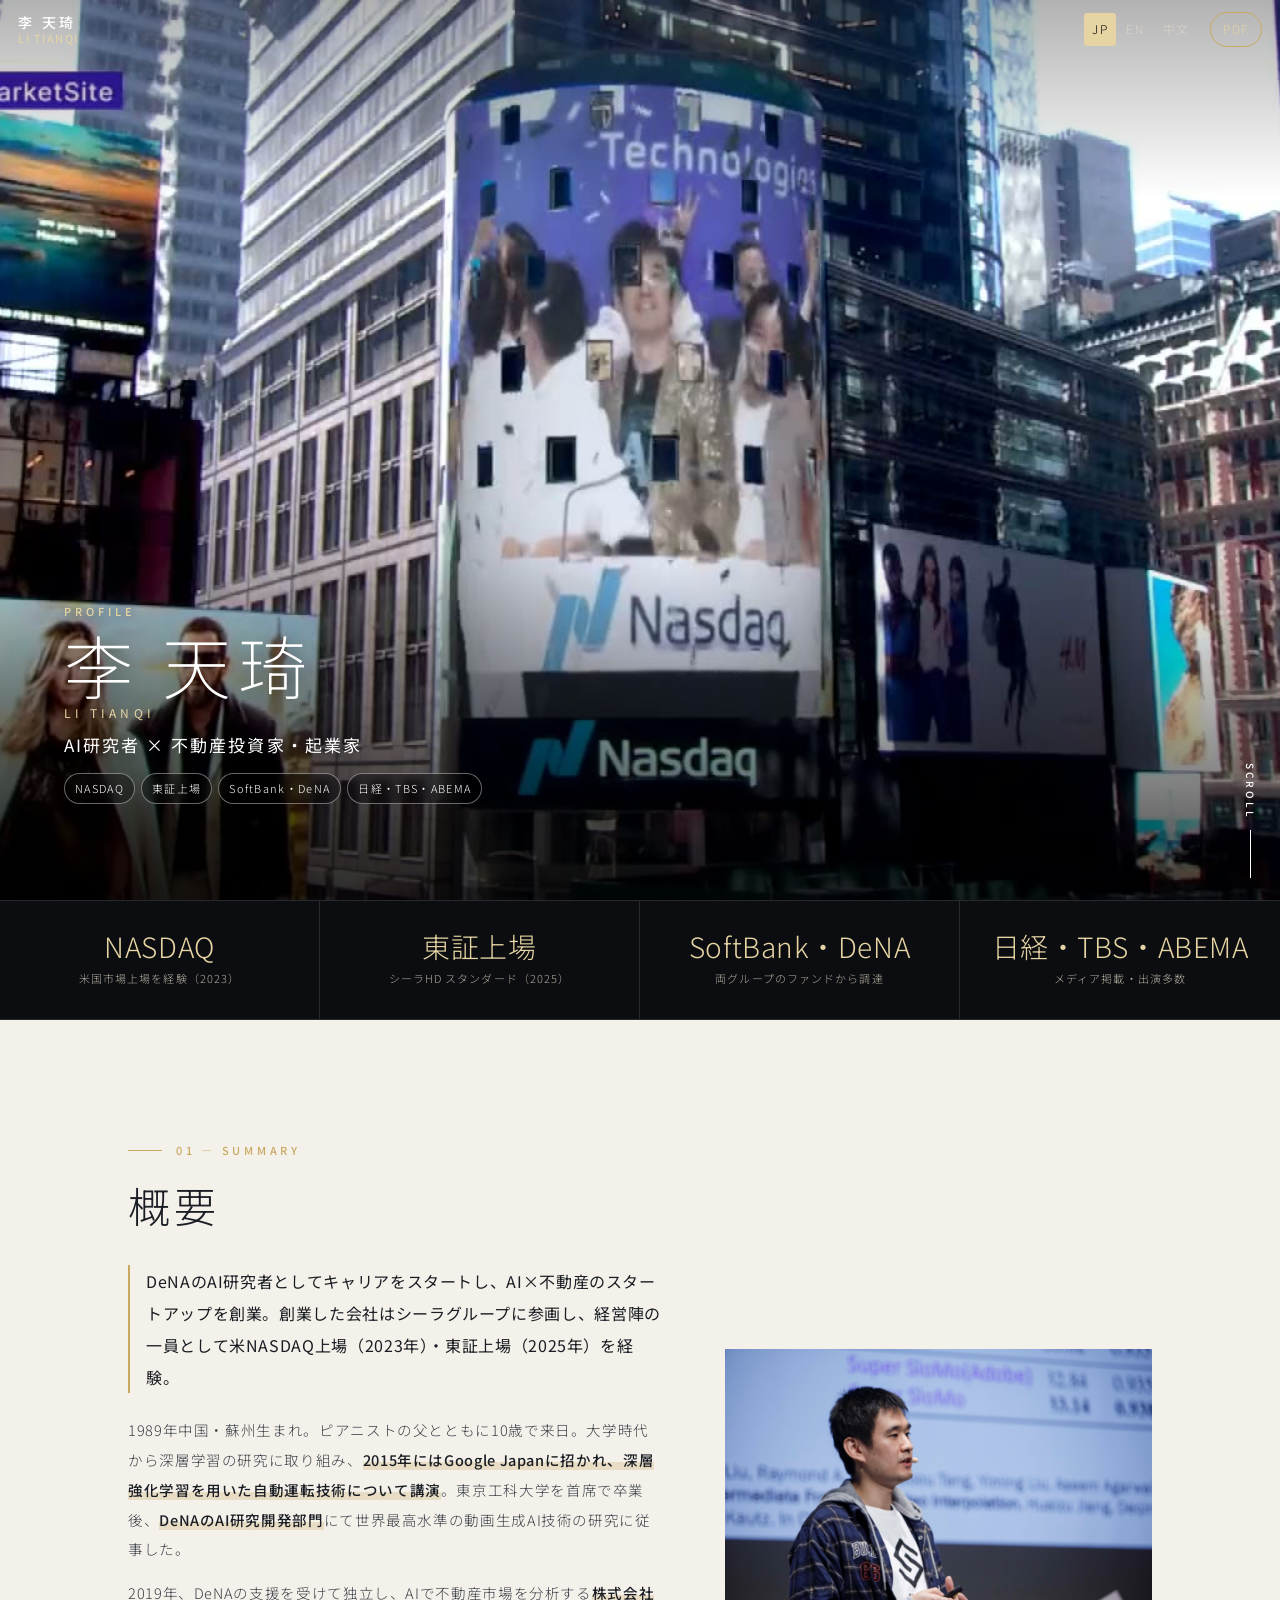
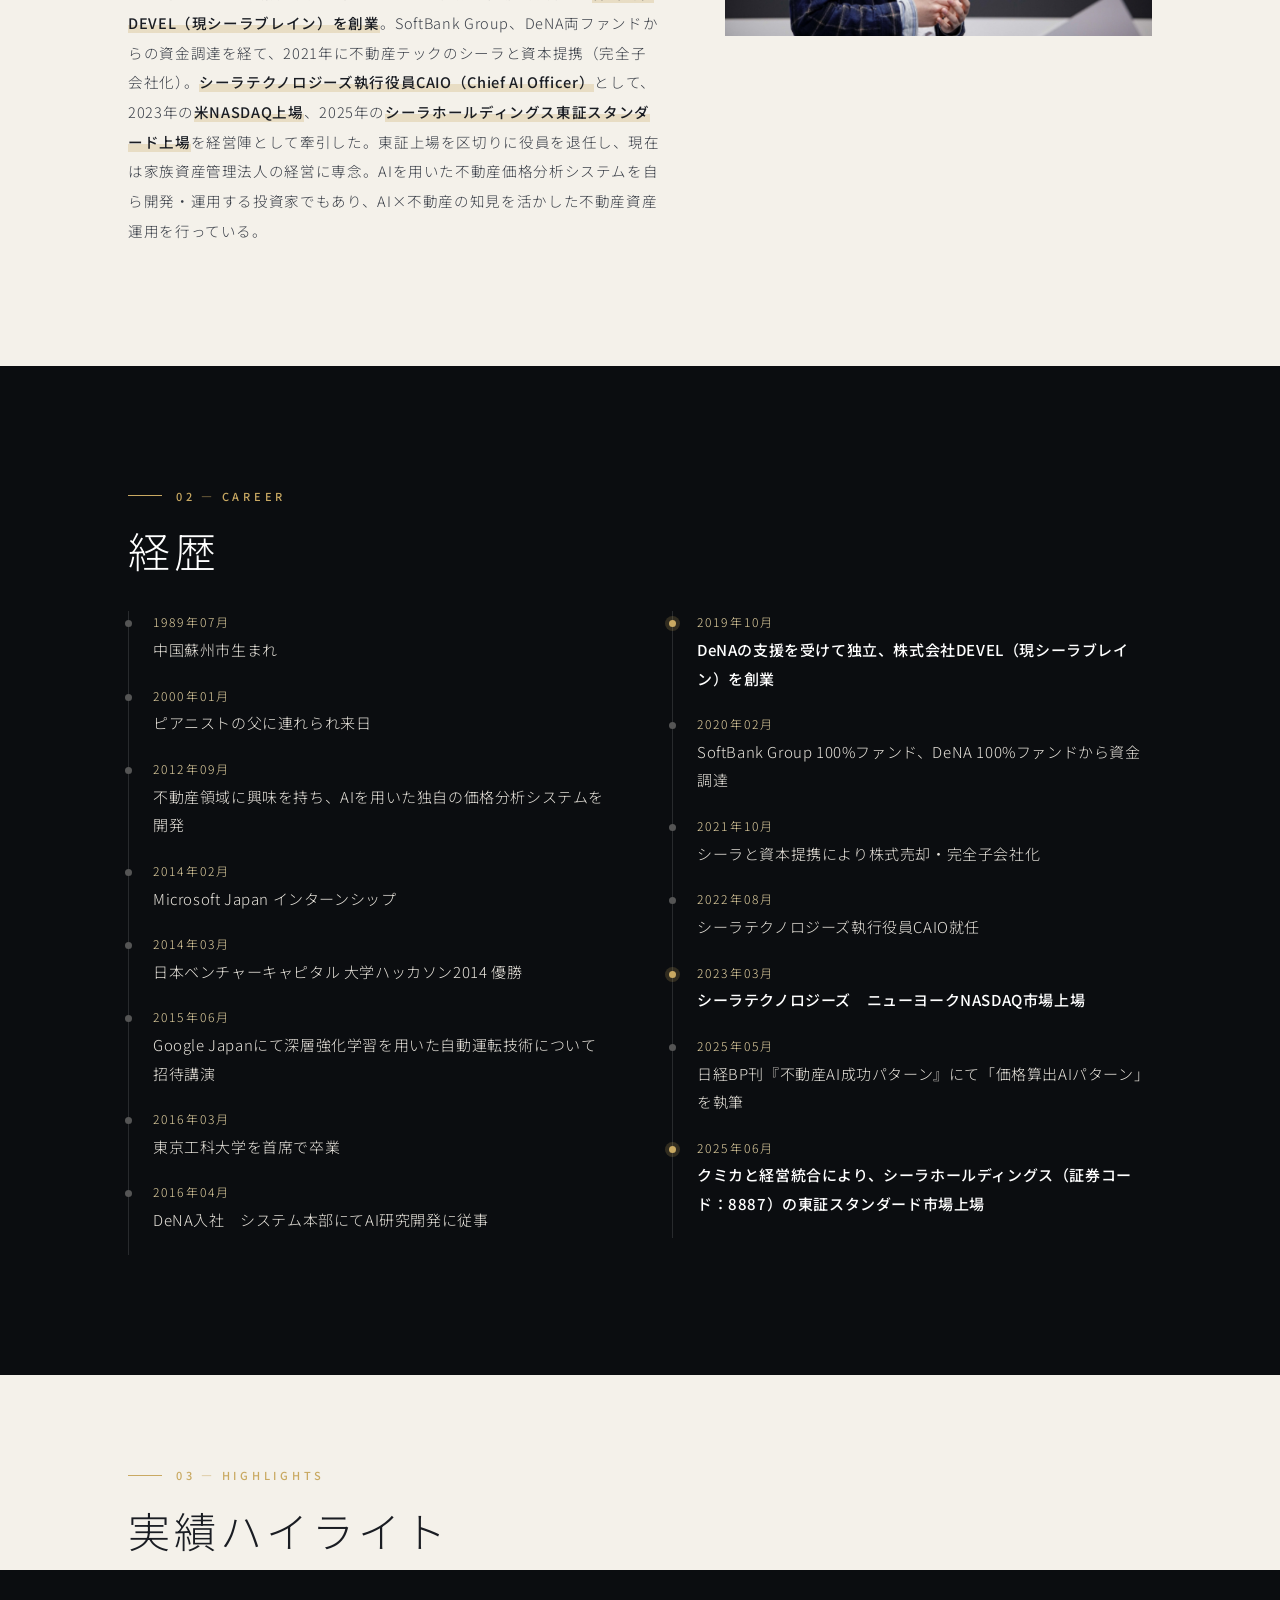
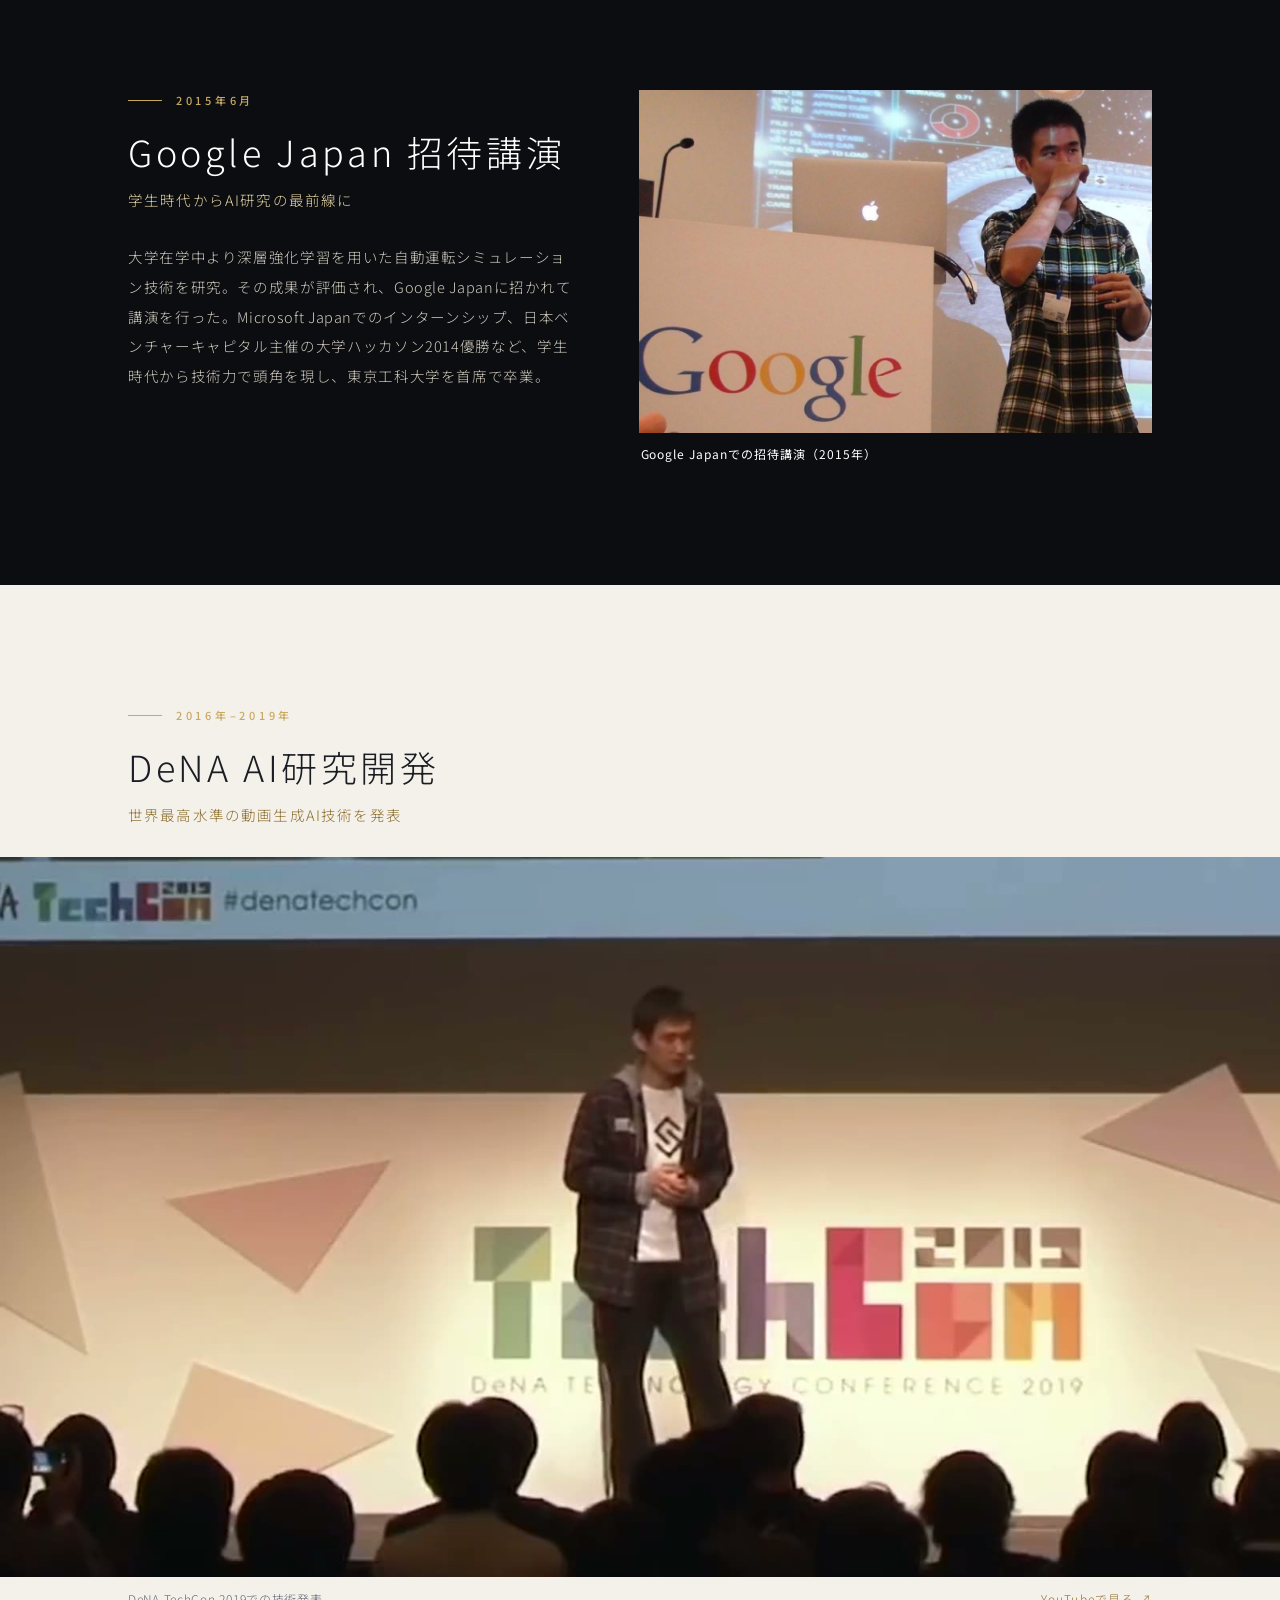
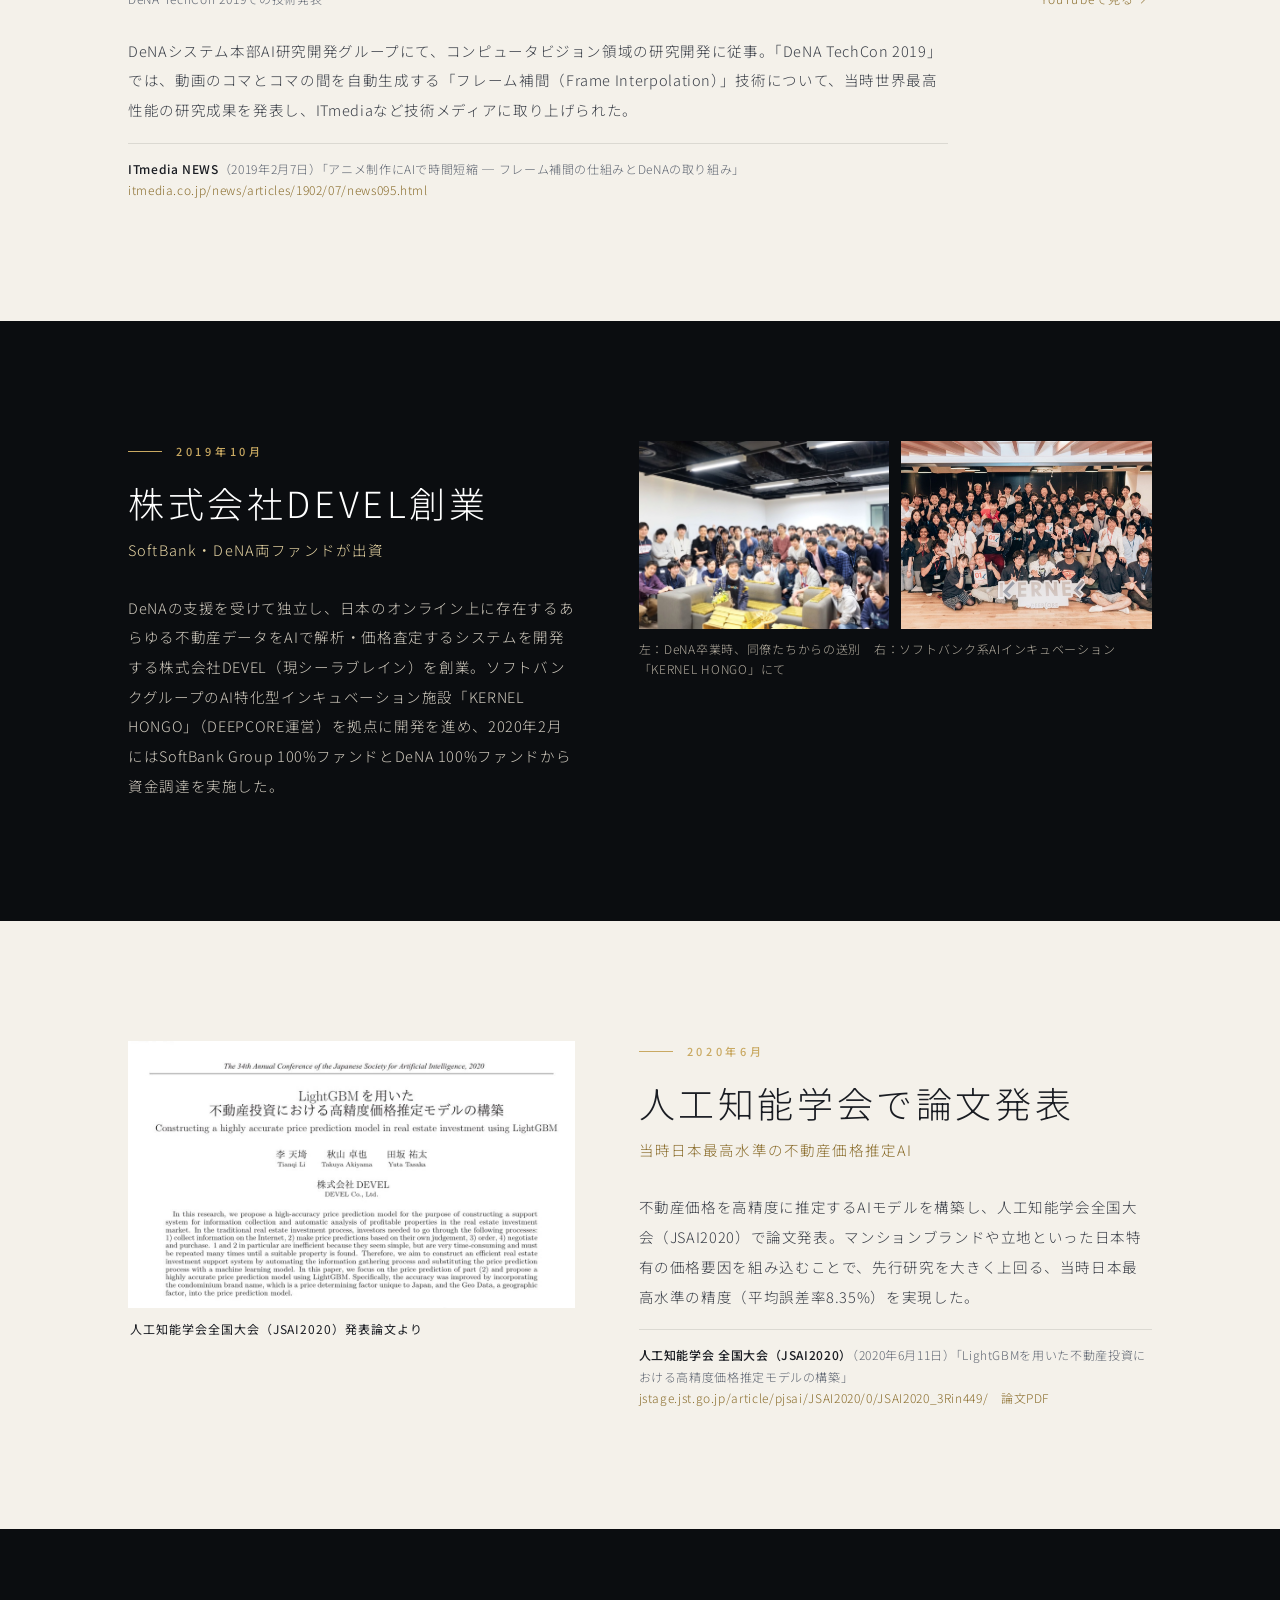
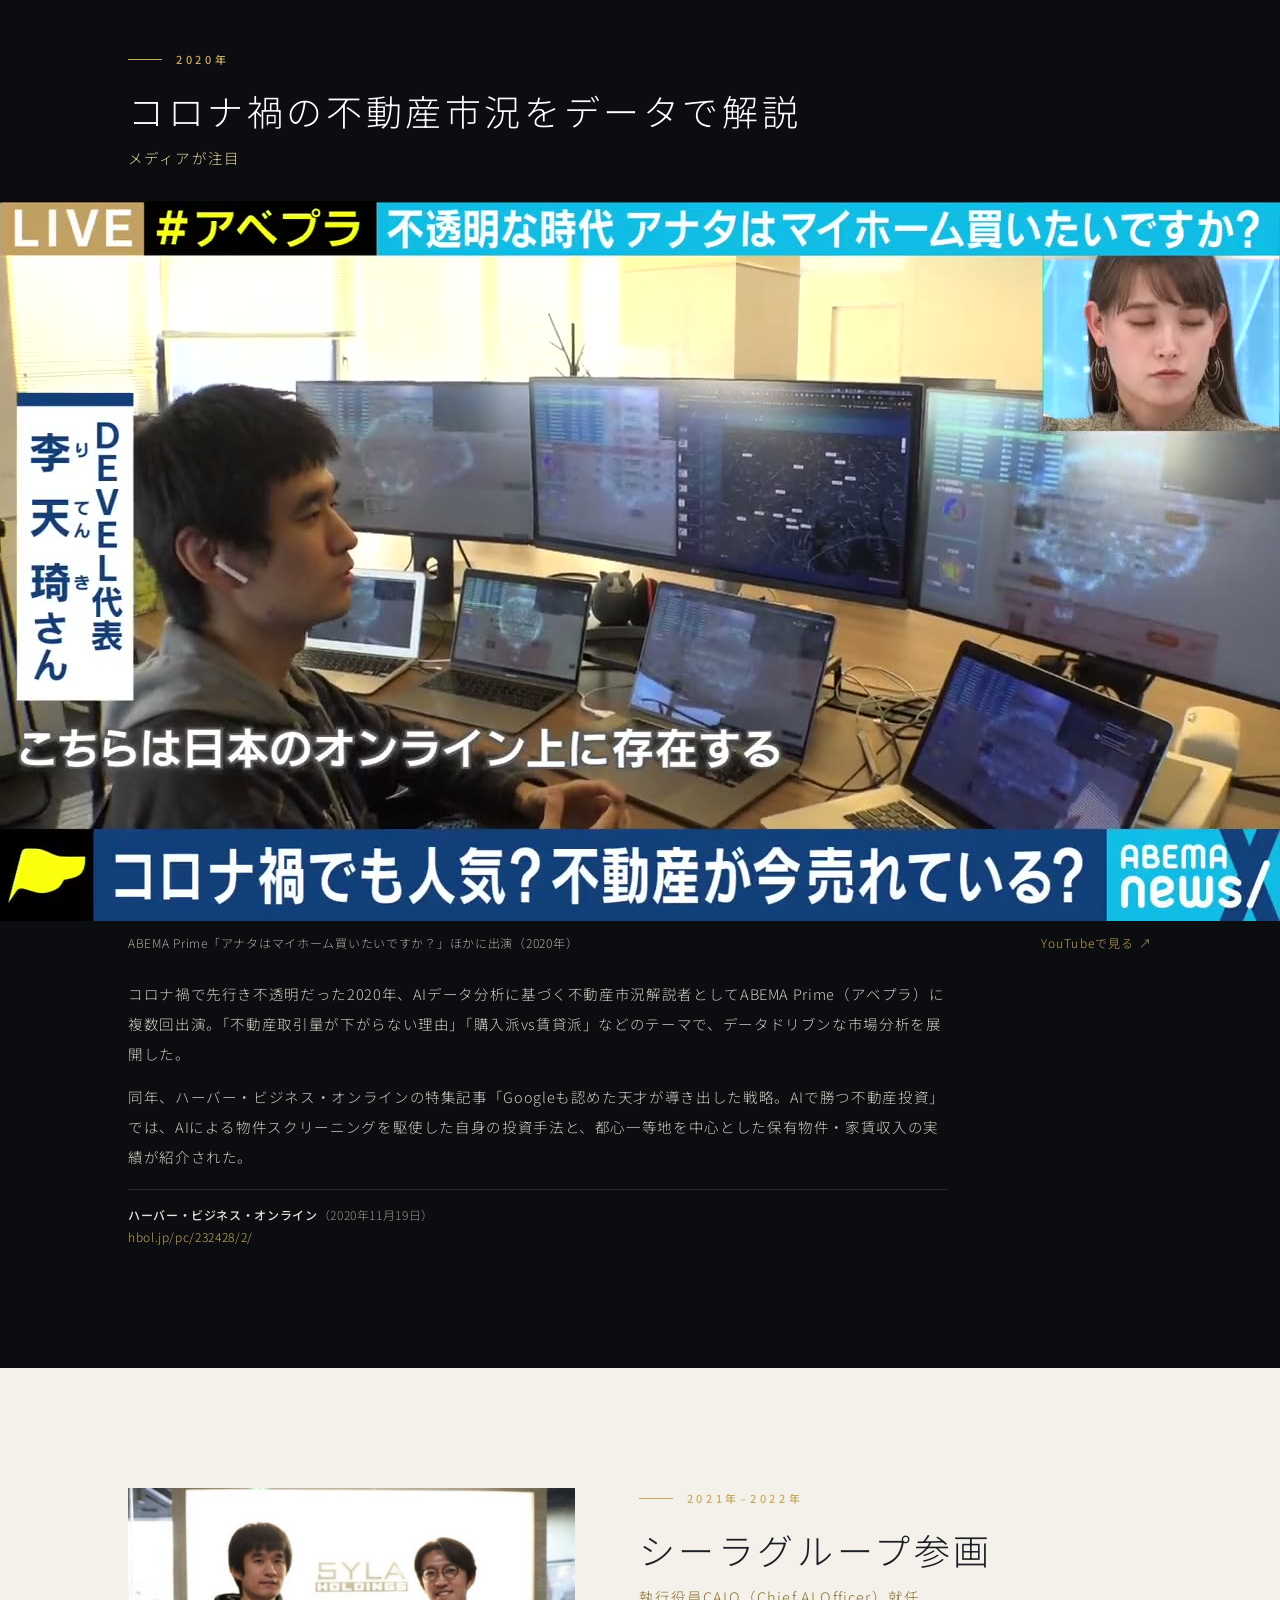
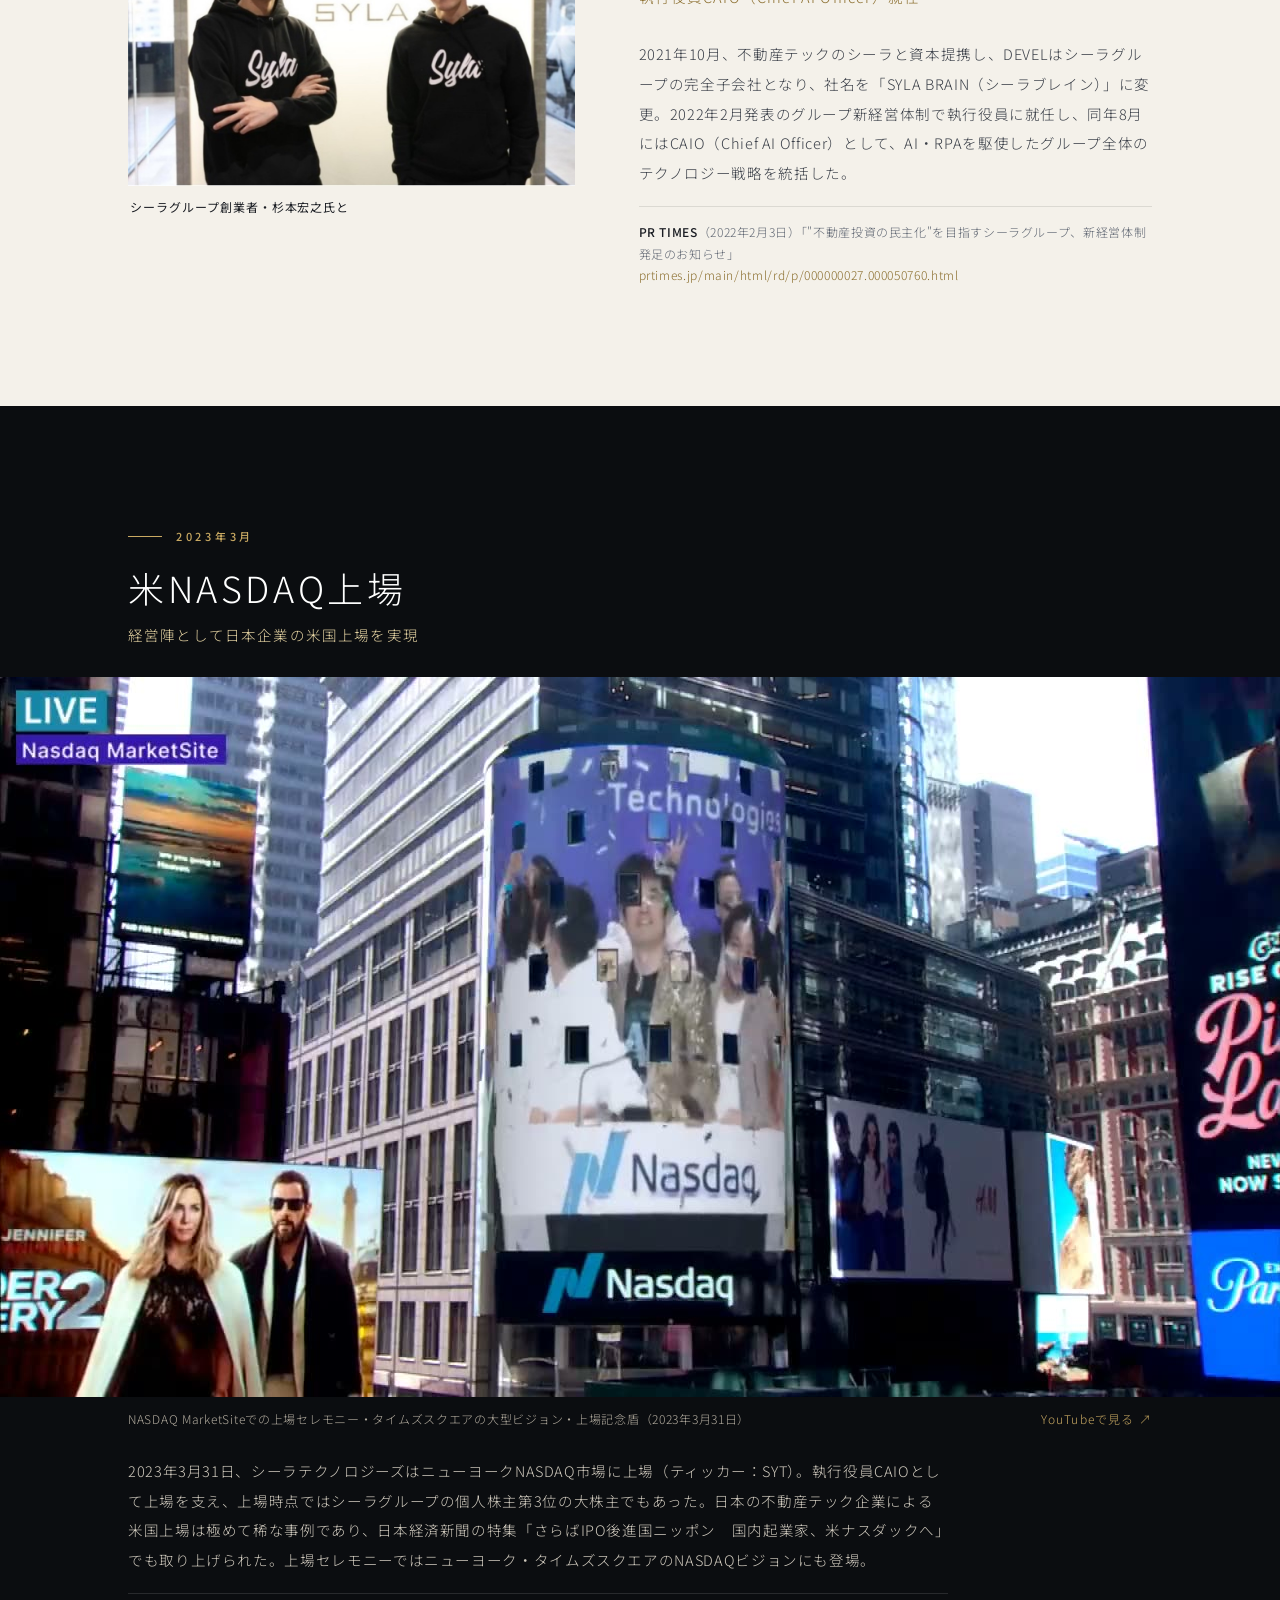
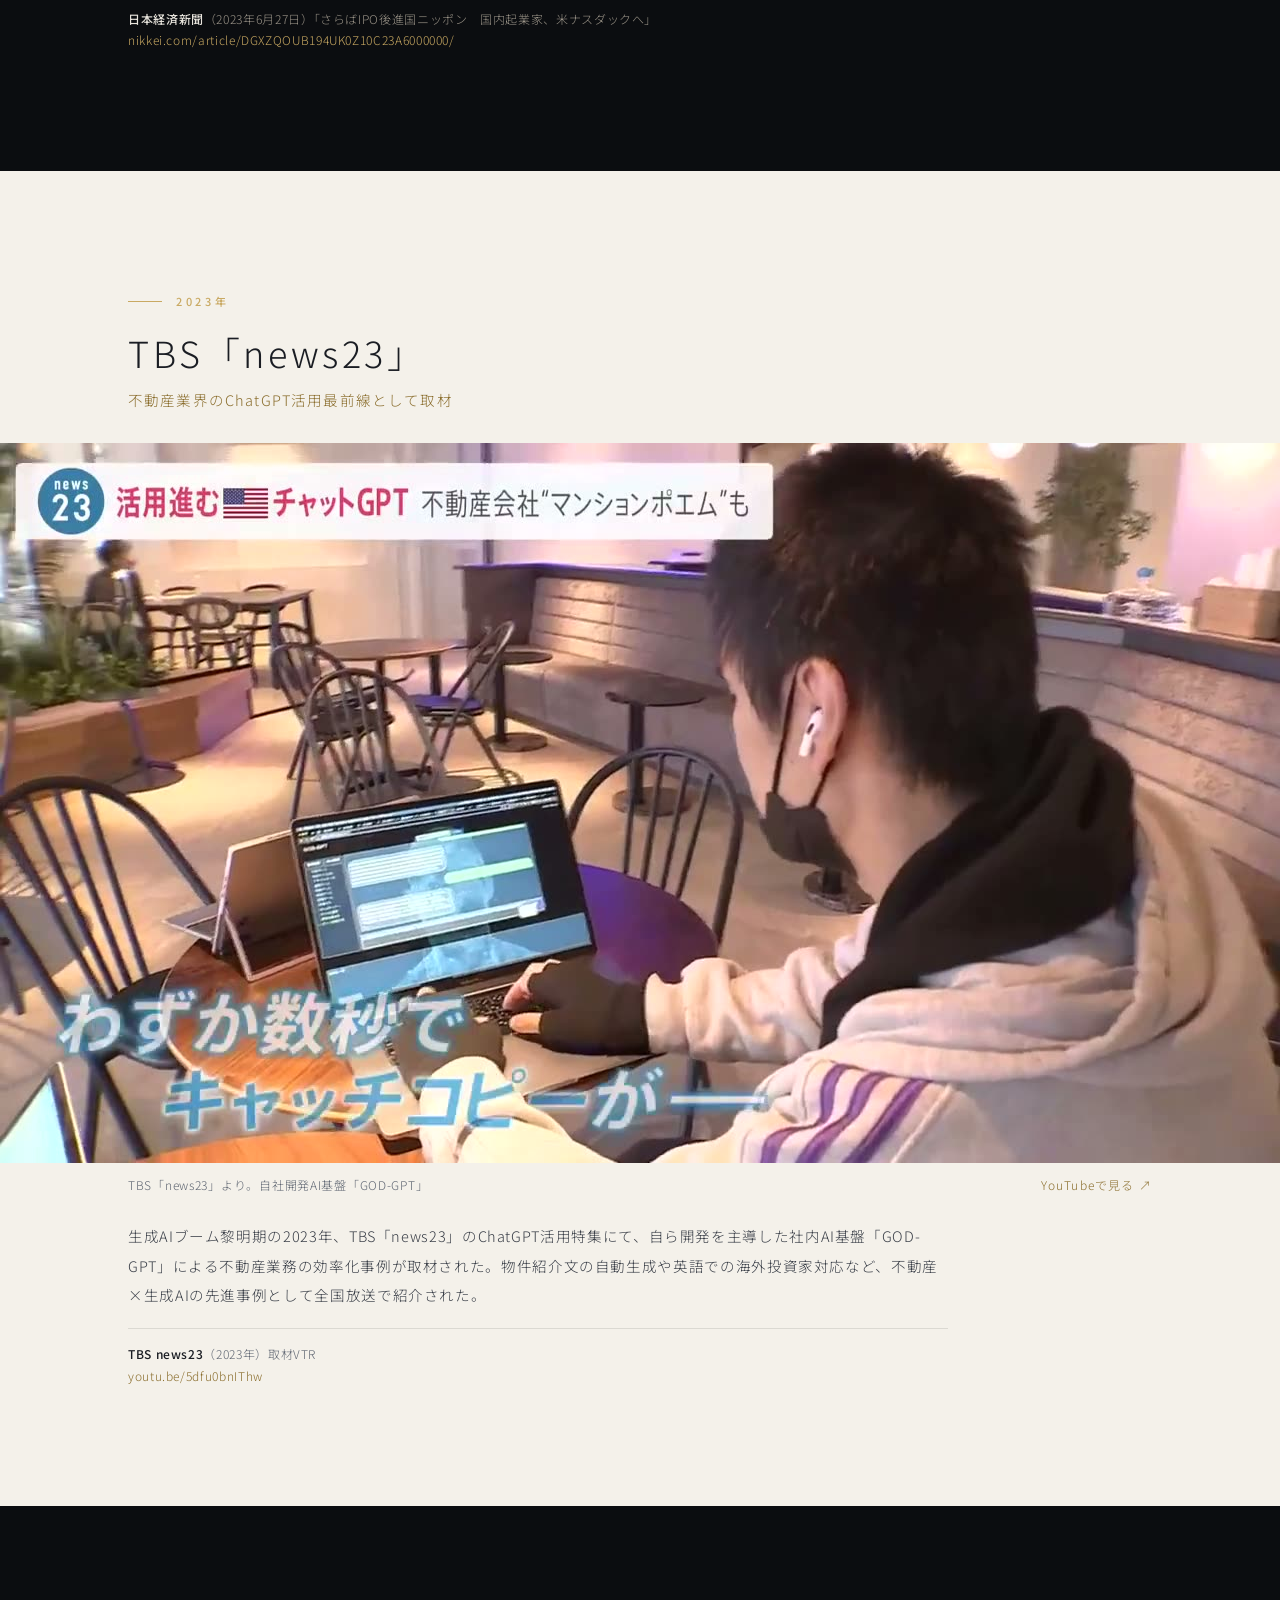
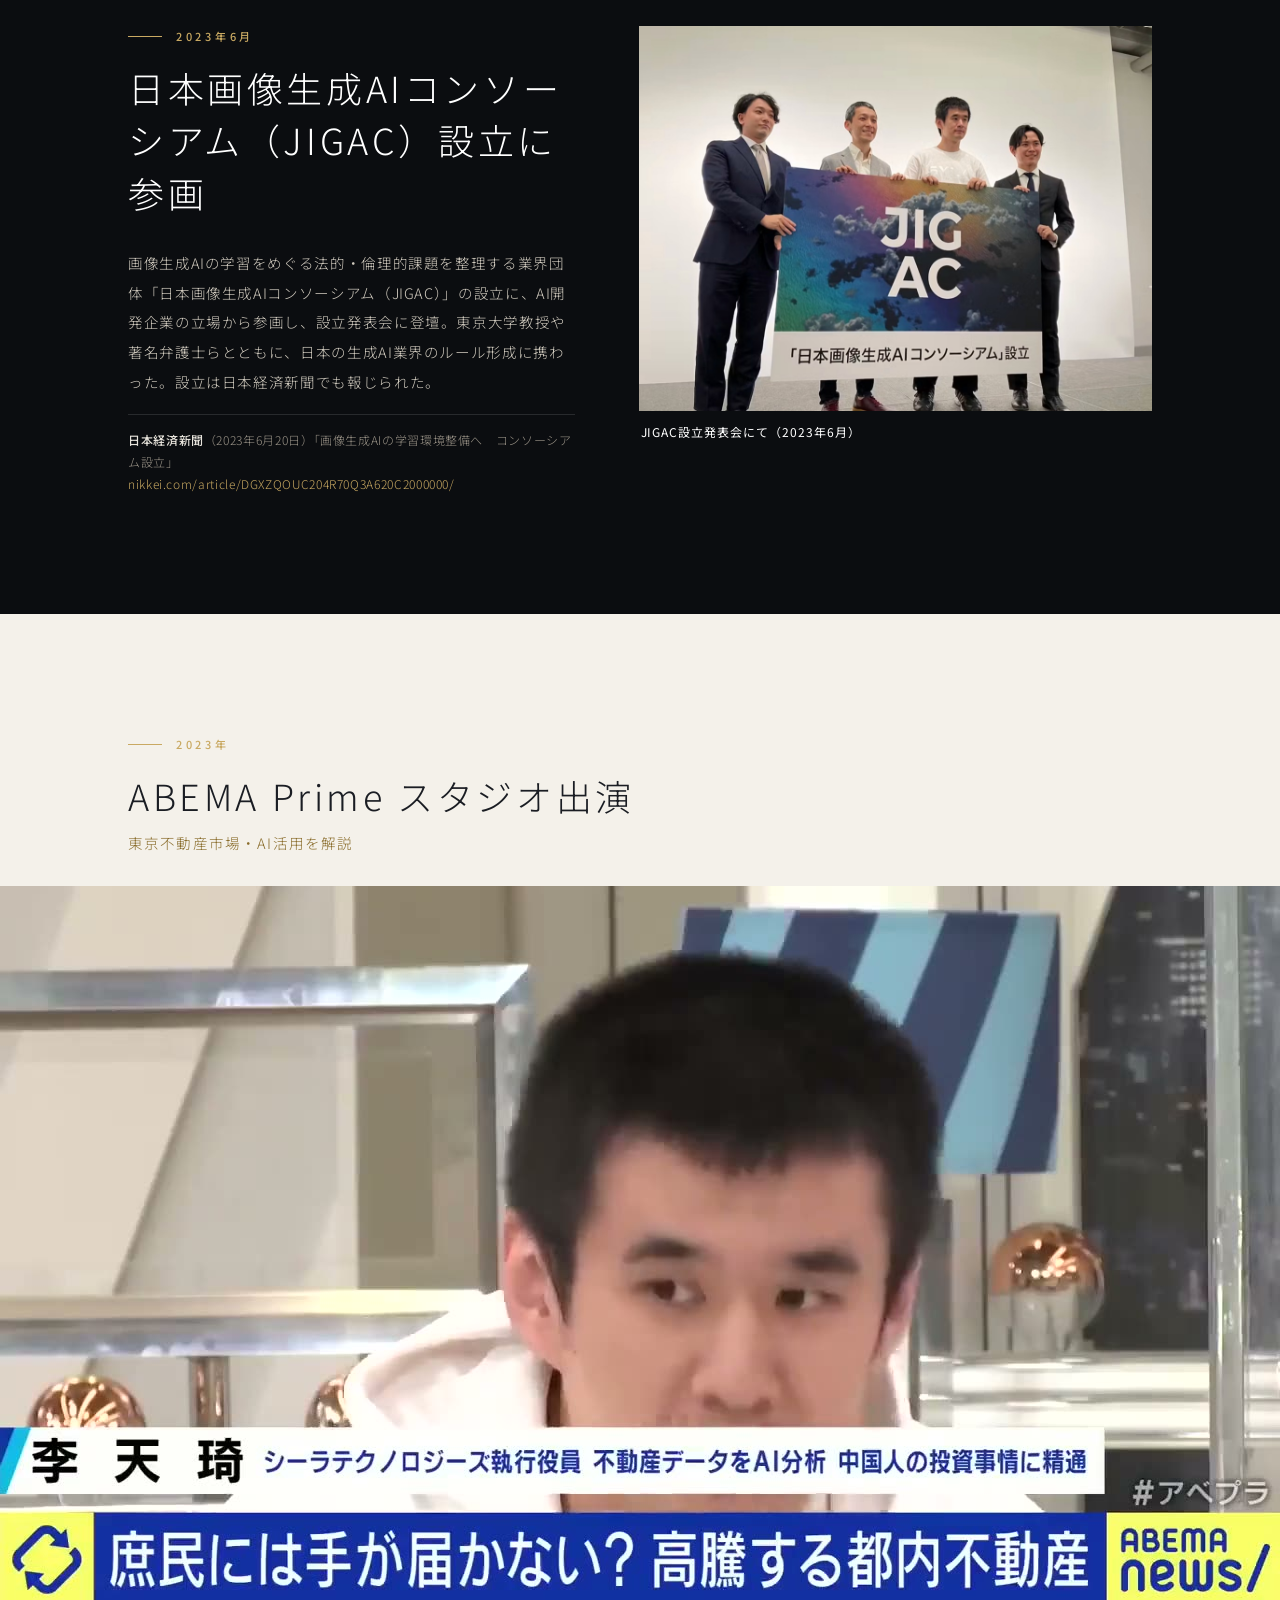
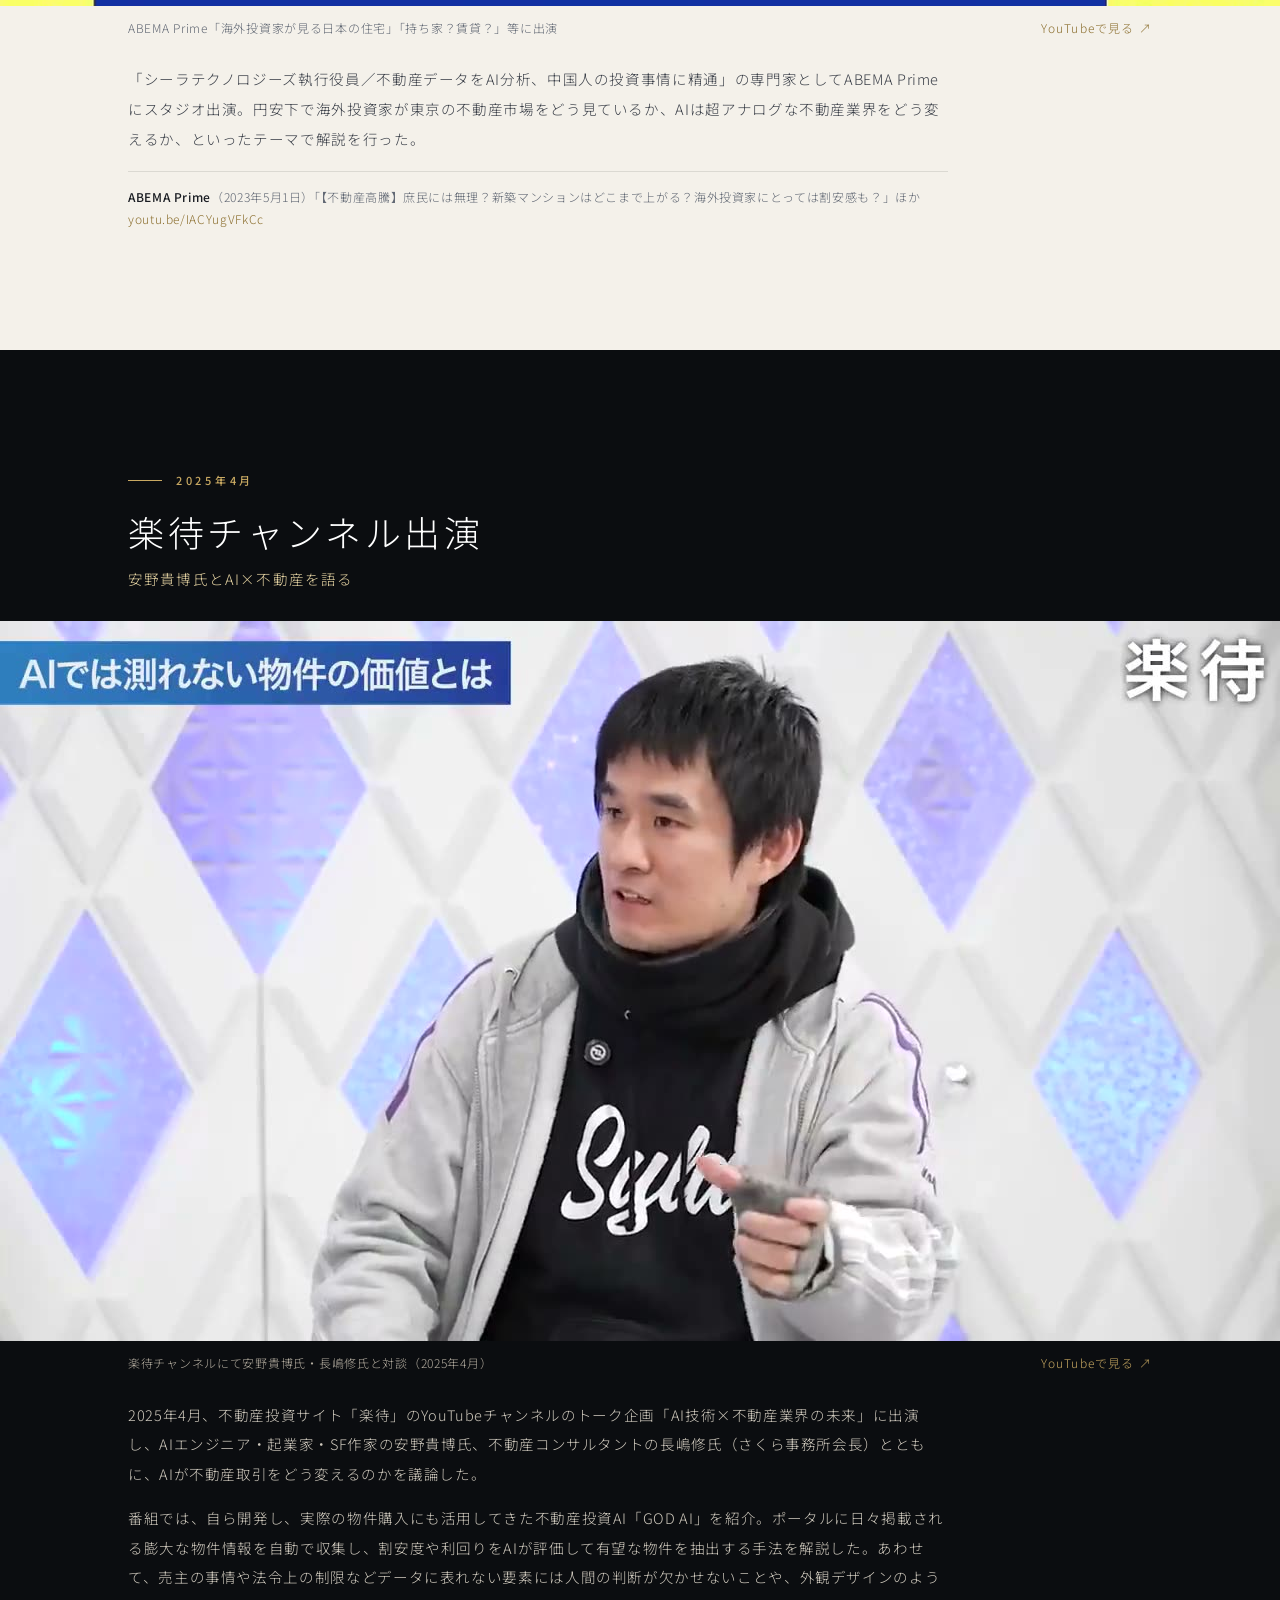
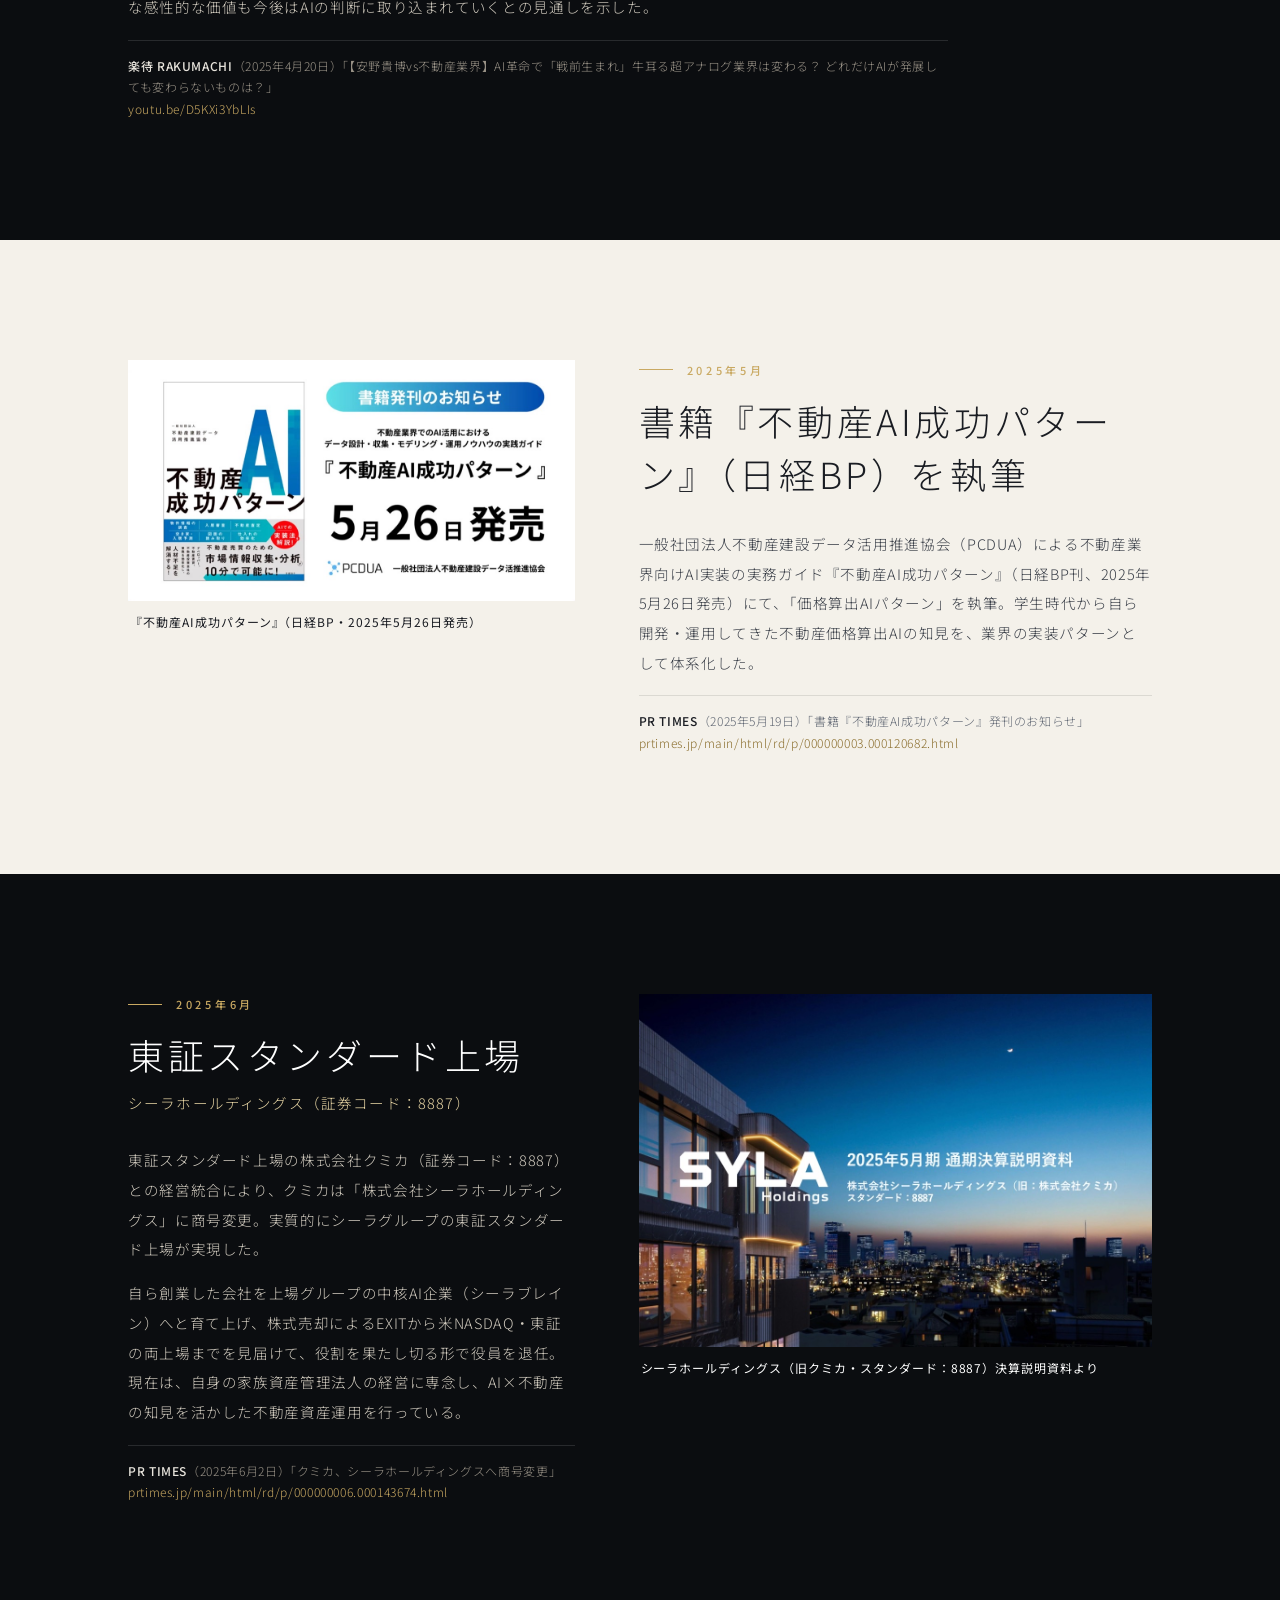
==== commit 46c32a48: "DeNA TechConの動画を「講演者から引く」演出に差し替え（DeNAの節のPC/スマホ、トップ動画の3番目） Co-Authored-By: Claude Opus 5.5 <noreply@a" ====
--- a/index.html
+++ b/index.html
@@ -5,6 +5,16 @@
 <meta name="viewport" content="width=device-width, initial-scale=1, viewport-fit=cover">
 <title>李 天琦｜プロフィール</title>
 <meta name="robots" content="noindex, nofollow">
+<meta name="description" content="AI研究者 × 不動産投資家・起業家">
+<meta property="og:type" content="profile">
+<meta property="og:title" content="李 天琦｜プロフィール">
+<meta property="og:description" content="AI研究者 × 不動産投資家・起業家">
+<meta property="og:url" content="https://leetenki.github.io/leetenki_profile/">
+<meta property="og:image" content="https://leetenki.github.io/leetenki_profile/img/og.jpg">
+<meta property="og:image:width" content="1200">
+<meta property="og:image:height" content="630">
+<meta name="twitter:card" content="summary_large_image">
+<meta name="twitter:image" content="https://leetenki.github.io/leetenki_profile/img/og.jpg">
 <link rel="icon" href="data:image/svg+xml,%3Csvg xmlns=%27http://www.w3.org/2000/svg%27 viewBox=%270 0 32 32%27%3E%3Crect width=%2732%27 height=%2732%27 fill=%27%230b0d10%27/%3E%3Ctext x=%2716%27 y=%2722%27 font-size=%2716%27 text-anchor=%27middle%27 fill=%27%23c9a962%27 font-family=%27sans-serif%27%3ELT%3C/text%3E%3C/svg%3E">
 <link rel="preconnect" href="https://fonts.googleapis.com">
 <link rel="preconnect" href="https://fonts.gstatic.com" crossorigin>
@@ -349,6 +359,13 @@
 }
 /* hero（スマホのみ）: 名前・肩書きを小さめに（2026-11-05） */
 @media (max-width:759px){
+/* PCと同じ16:9動画を横幅いっぱいに切らずに表示し、文字は動画の下に置く */
+.hero{height:auto;min-height:0;display:block;padding-top:calc(54px + env(safe-area-inset-top))}
+.hero video{position:relative;inset:auto;display:block;height:auto;aspect-ratio:16/9}
+.hero .poster{top:calc(54px + env(safe-area-inset-top));bottom:auto;height:auto;aspect-ratio:16/9;animation:none}
+.hero::after{display:none}
+.hero .in{padding:22px 22px 40px}
+.hero .scroll{display:none}
 .hero .nm{font-size:clamp(34px,10.5vw,46px);letter-spacing:.1em;margin-top:4px;text-shadow:0 2px 20px rgba(0,0,0,.6)}
 .hero .nm small{font-size:10px;margin-top:6px}
 .hero .role{font-size:13px;margin-top:8px}
@@ -387,7 +404,7 @@
 
 <header class="hero">
   <video id="heroVideo" muted loop playsinline webkit-playsinline x5-playsinline x5-video-player-type="h5-page" autoplay preload="auto" aria-hidden="true"></video>
-  <img class="poster" id="heroPoster" src="video/hero5_land.poster.jpg" alt="" aria-hidden="true">
+  <img class="poster" id="heroPoster" src="video/hero7_land.poster.jpg" alt="" aria-hidden="true">
   <div class="in">
     <p class="en">PROFILE</p>
     <h1 class="nm">李 天琦<small>LI TIANQI</small></h1>
@@ -436,7 +453,7 @@
 
 <section class="card mvcard light">
   <div class="wrap rv"><div class="head"><p class="no">2016年–2019年</p><h2>DeNA AI研究開発</h2><p class="sub">世界最高水準の動画生成AI技術を発表</p></div></div>
-  <figure class="mvfull sp43 rv" data-nolb><a href="https://youtu.be/5OuwwV_RwPU?t=1083" target="_blank" rel="noopener"><video class="lazy " muted loop playsinline webkit-playsinline x5-playsinline x5-video-player-type="h5-page" preload="none" poster="video/dena_techcon_w.poster.jpg" data-webm="video/dena_techcon_w.webm" data-mp4="video/dena_techcon_w.mp4" data-webm-sp="video/dena_techcon2.webm" data-mp4-sp="video/dena_techcon2.mp4"></video></a></figure>
+  <figure class="mvfull sp43 rv" data-nolb><a href="https://youtu.be/5OuwwV_RwPU?t=1083" target="_blank" rel="noopener"><video class="lazy " muted loop playsinline webkit-playsinline x5-playsinline x5-video-player-type="h5-page" preload="none" poster="video/dena_techcon_pb.poster.jpg" data-webm="video/dena_techcon_pb.webm" data-mp4="video/dena_techcon_pb.mp4" data-webm-sp="video/dena_techcon_pb43.webm" data-mp4-sp="video/dena_techcon_pb43.mp4"></video></a></figure>
   <div class="wrap">
     <p class="mvcap">DeNA TechCon 2019での技術発表<a class="ytl" href="https://youtu.be/5OuwwV_RwPU?t=1083" target="_blank" rel="noopener">YouTubeで見る ↗</a></p>
     <div class="txt rv"><p class="body">DeNAシステム本部AI研究開発グループにて、コンピュータビジョン領域の研究開発に従事。「DeNA TechCon 2019」では、動画のコマとコマの間を自動生成する「フレーム補間（Frame Interpolation）」技術について、当時世界最高性能の研究成果を発表し、ITmediaなど技術メディアに取り上げられた。</p><p class="src"><span class="media-name">ITmedia NEWS</span>（2019年2月7日）「アニメ制作にAIで時間短縮 ─ フレーム補間の仕組みとDeNAの取り組み」<br/>
@@ -594,12 +611,10 @@
     v.autoplay=true; v.setAttribute('autoplay','');
     ['loadedmetadata','loadeddata','canplay','canplaythrough'].forEach(function(t){v.addEventListener(t,function(){ if(v.paused&&(v===hv||v.dataset.vis)){tryPlay(v);} });});
     v.load();}
-  // hero: 縦画面はスマホ版、横画面はPC版
+  // hero: スマホもPCと同じ横長版（スマホは横幅に合わせて全体を表示、2026-11-05）
   var hv=document.getElementById('heroVideo'), hp=document.getElementById('heroPoster');
-  var portrait=window.innerWidth<window.innerHeight;
-  hp.src=portrait?'video/hero6_port.poster.jpg':'video/hero5_land.poster.jpg';
   if(!saveData){
-    var base=portrait?'video/hero6_port':'video/hero5_land';
+    var base='video/hero7_land';
     addSrc(hv,base+'.webm',base+'.mp4');
     hv.addEventListener('playing',function(){hp.style.transition='opacity 1s';hp.style.opacity='0';},{once:true});
     tryPlay(hv);
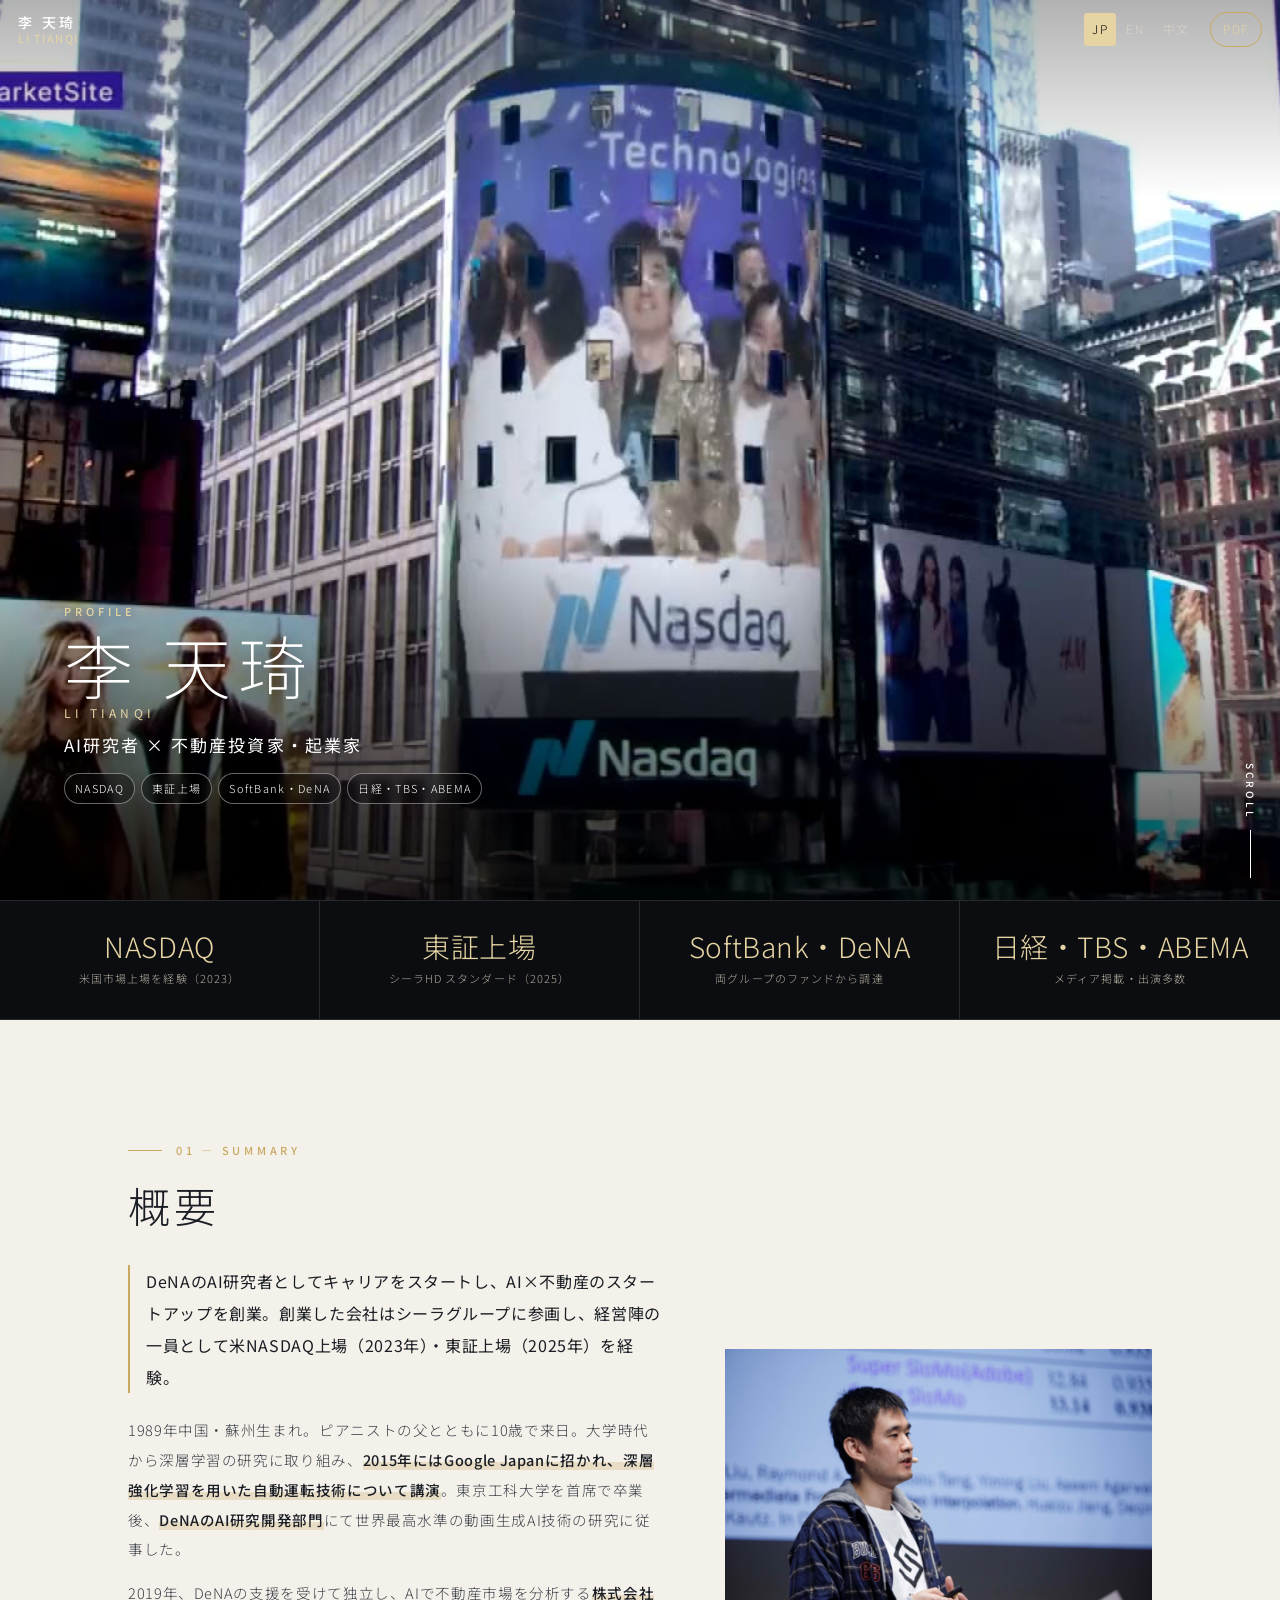
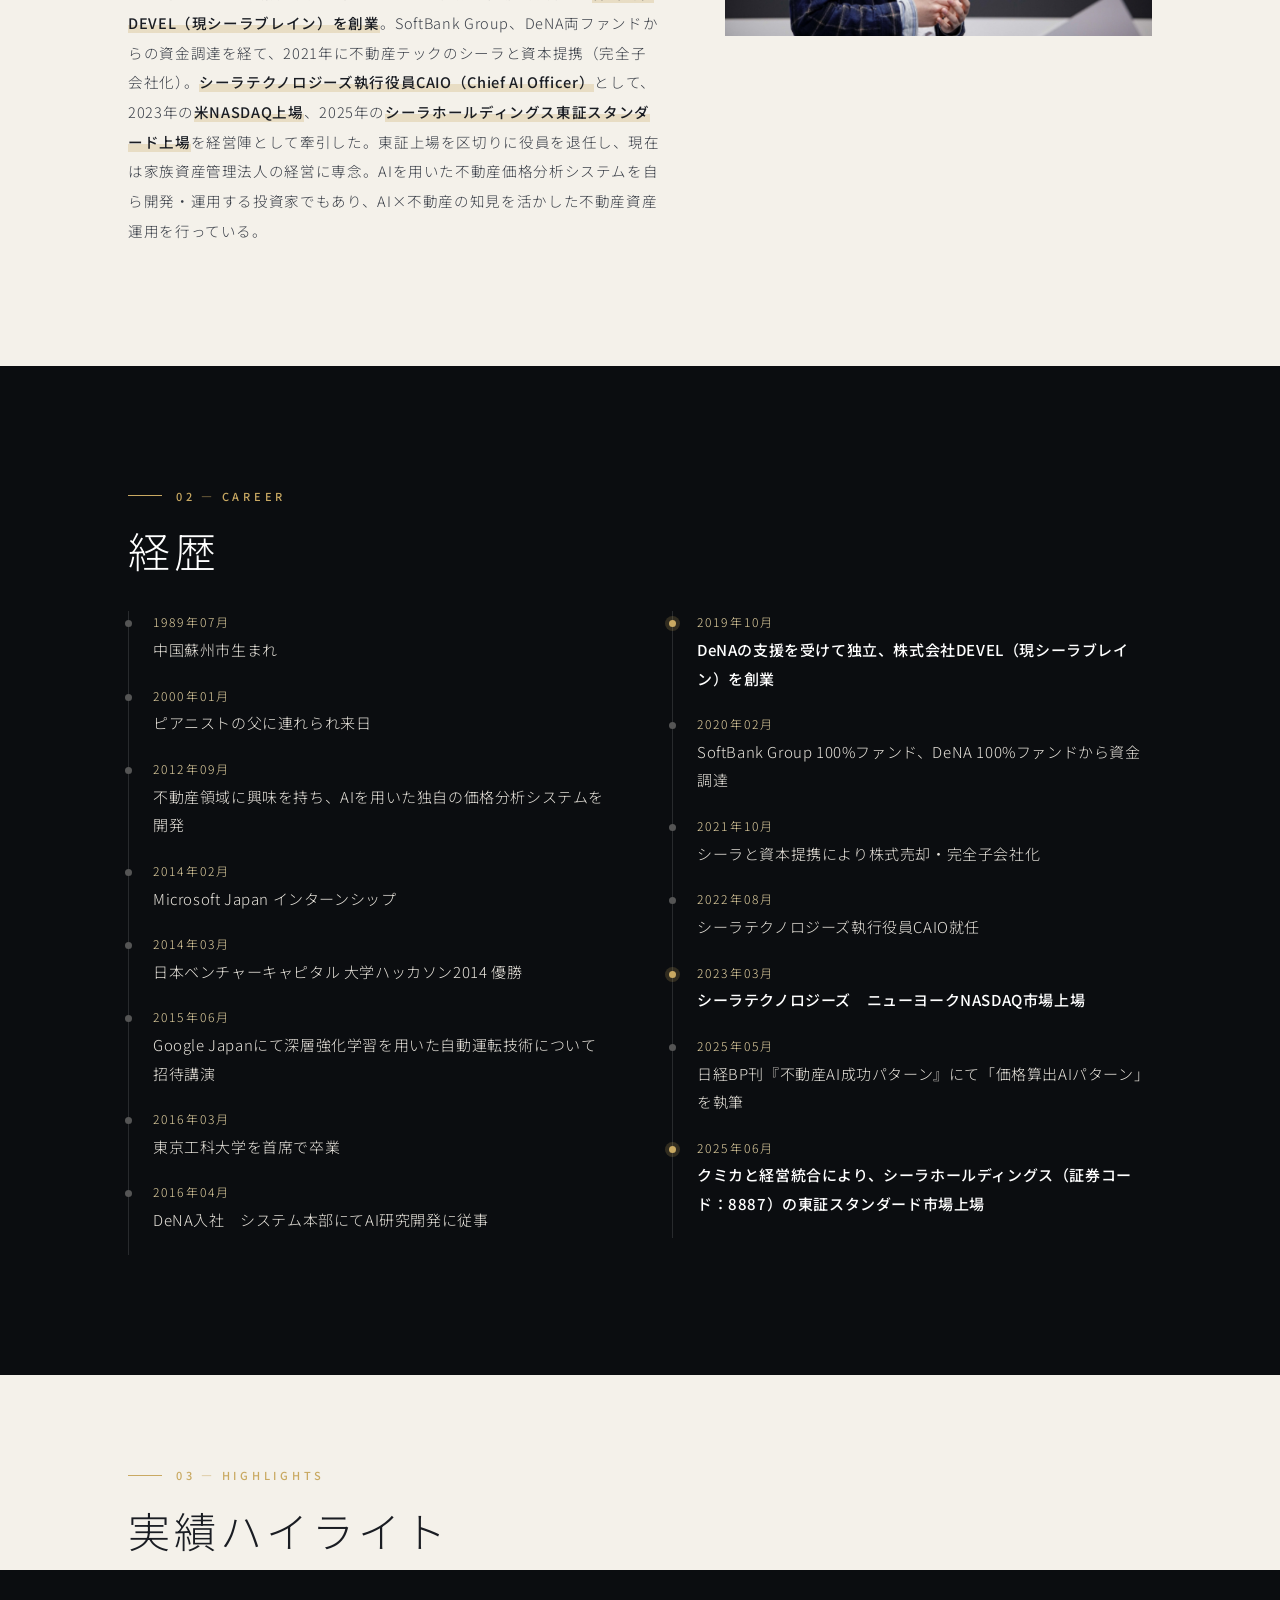
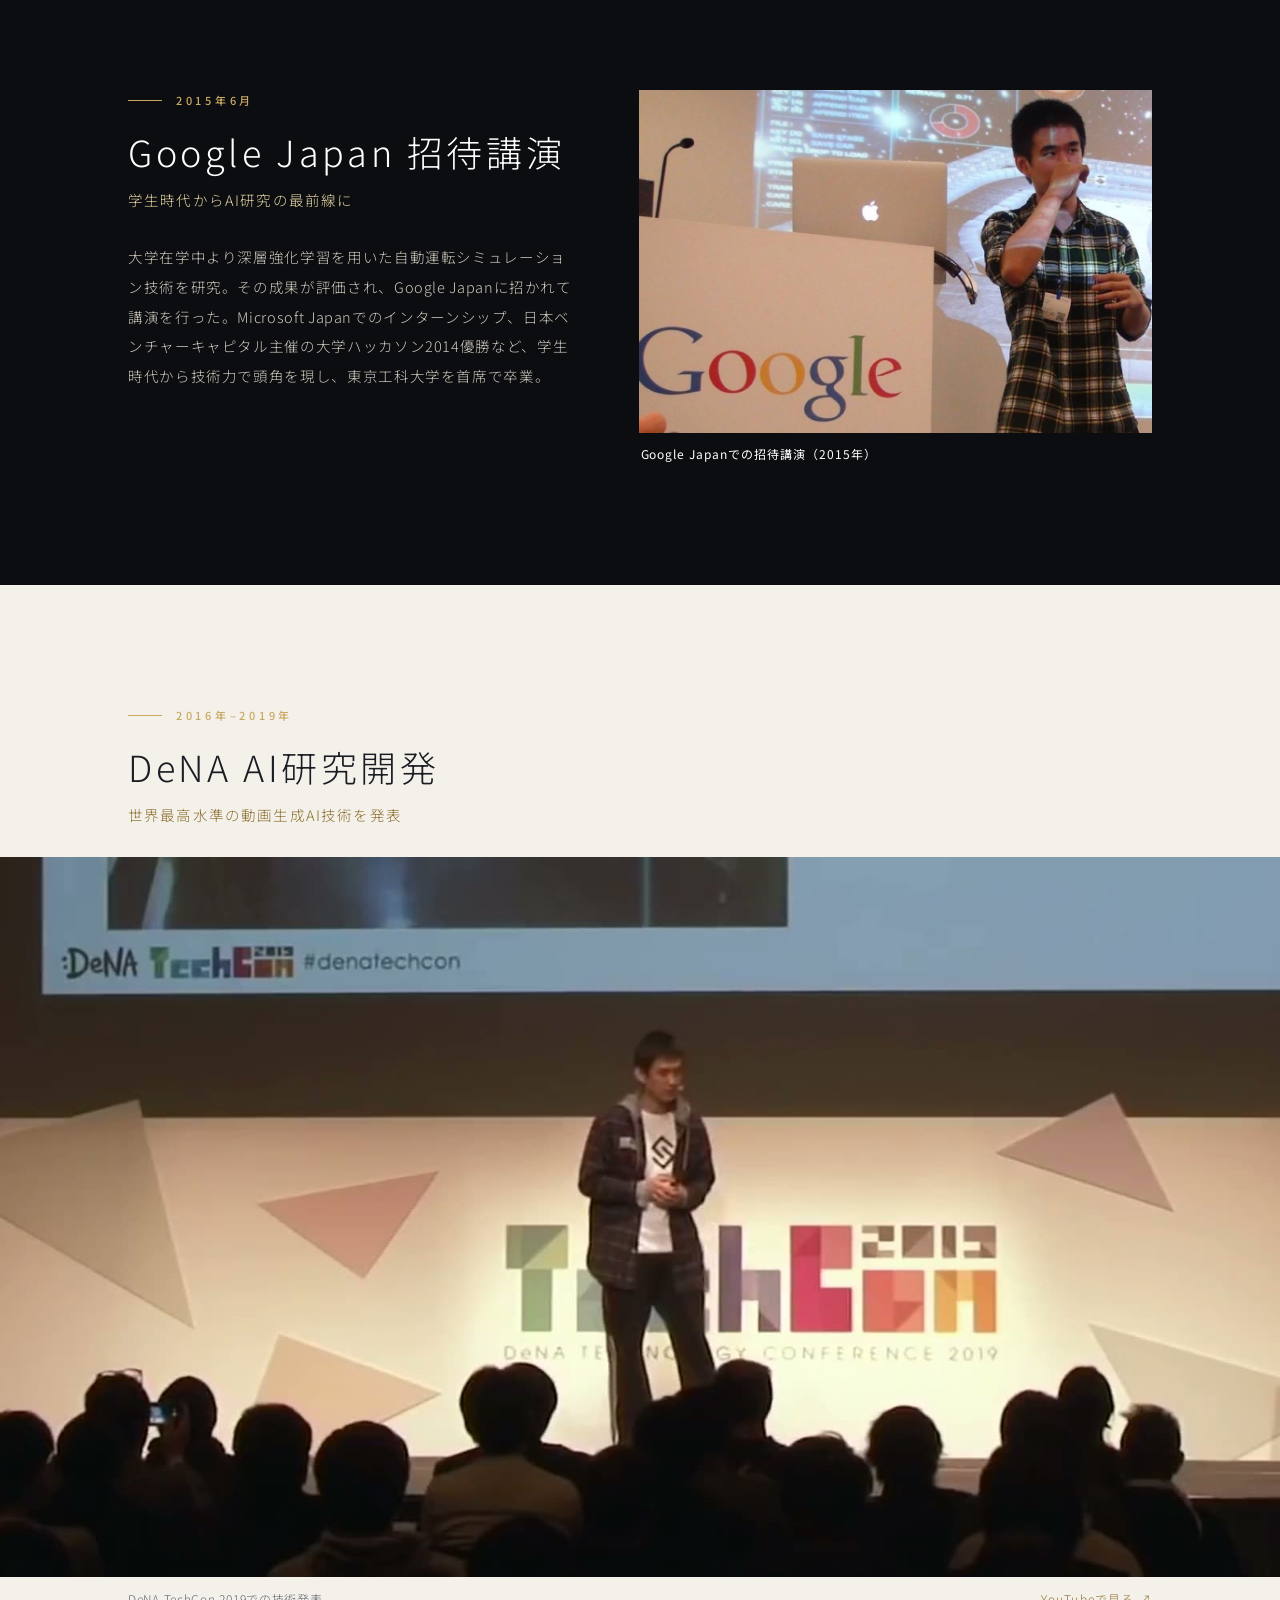
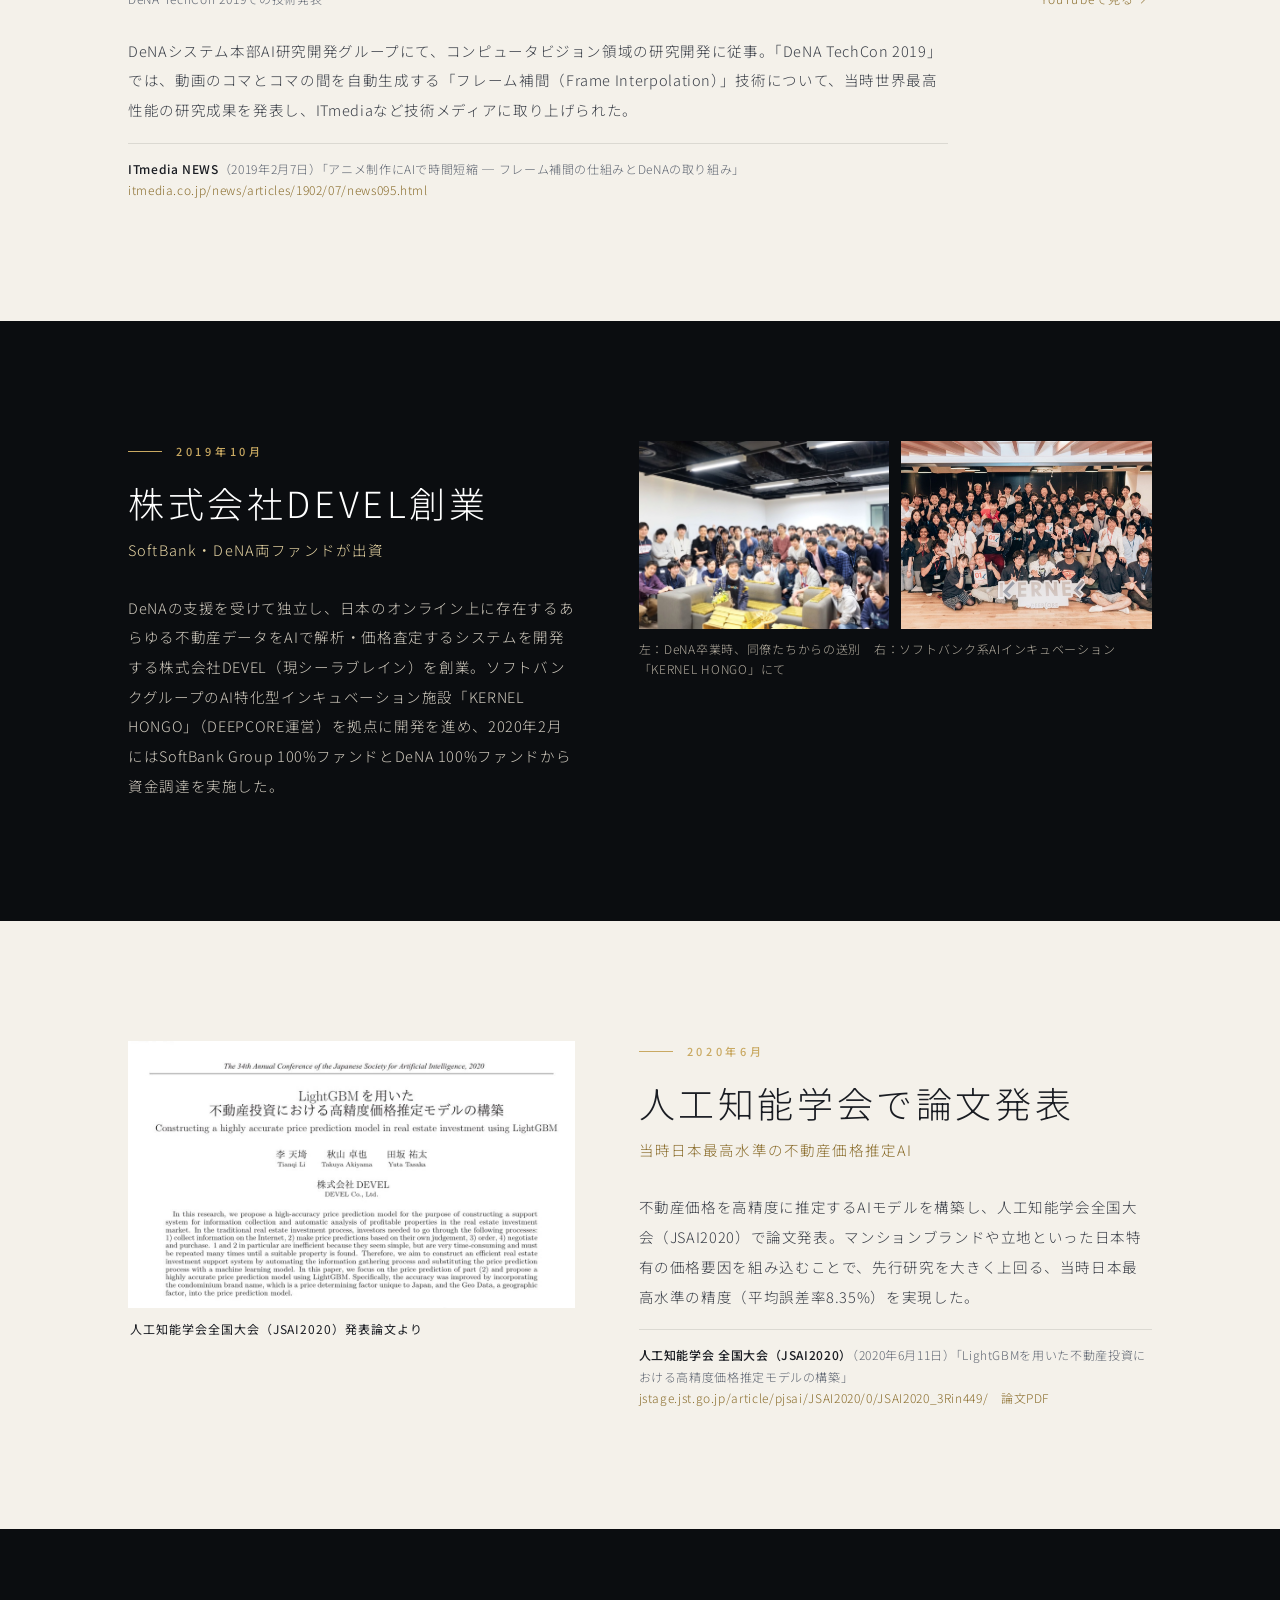
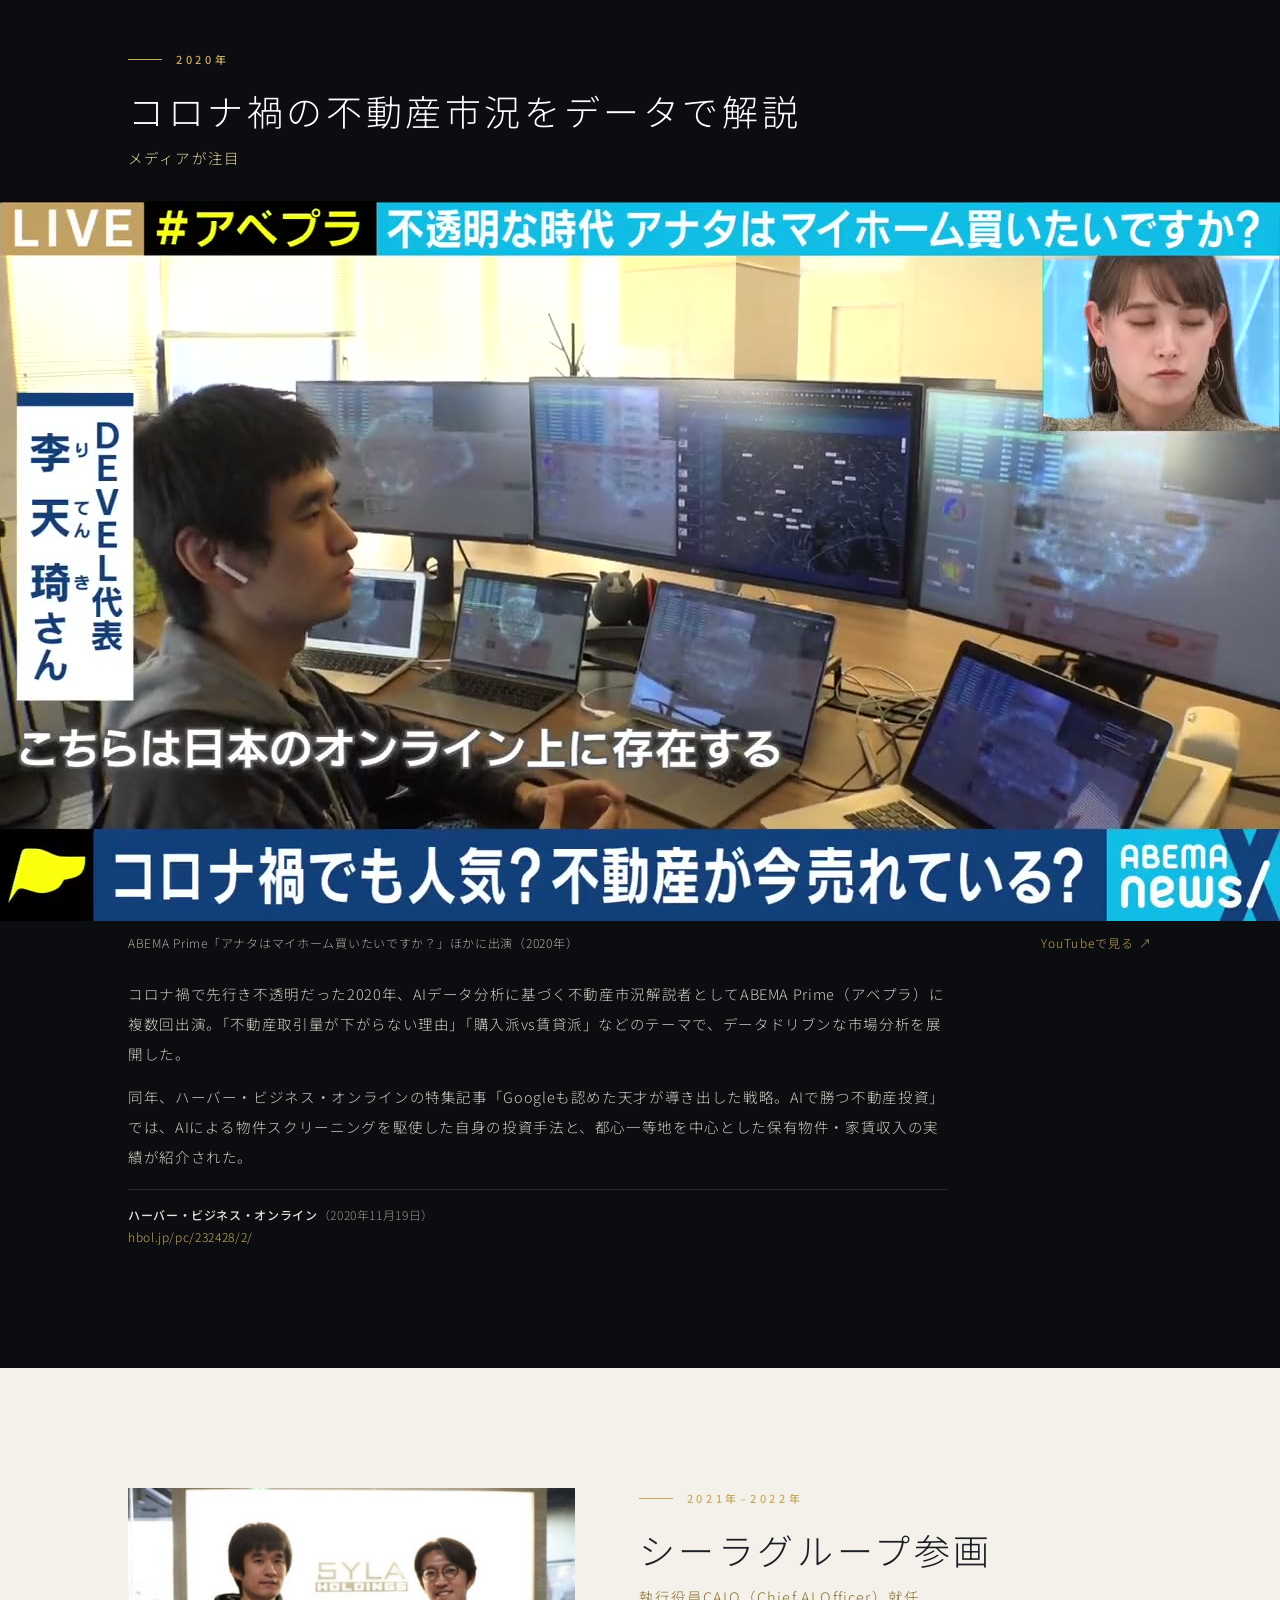
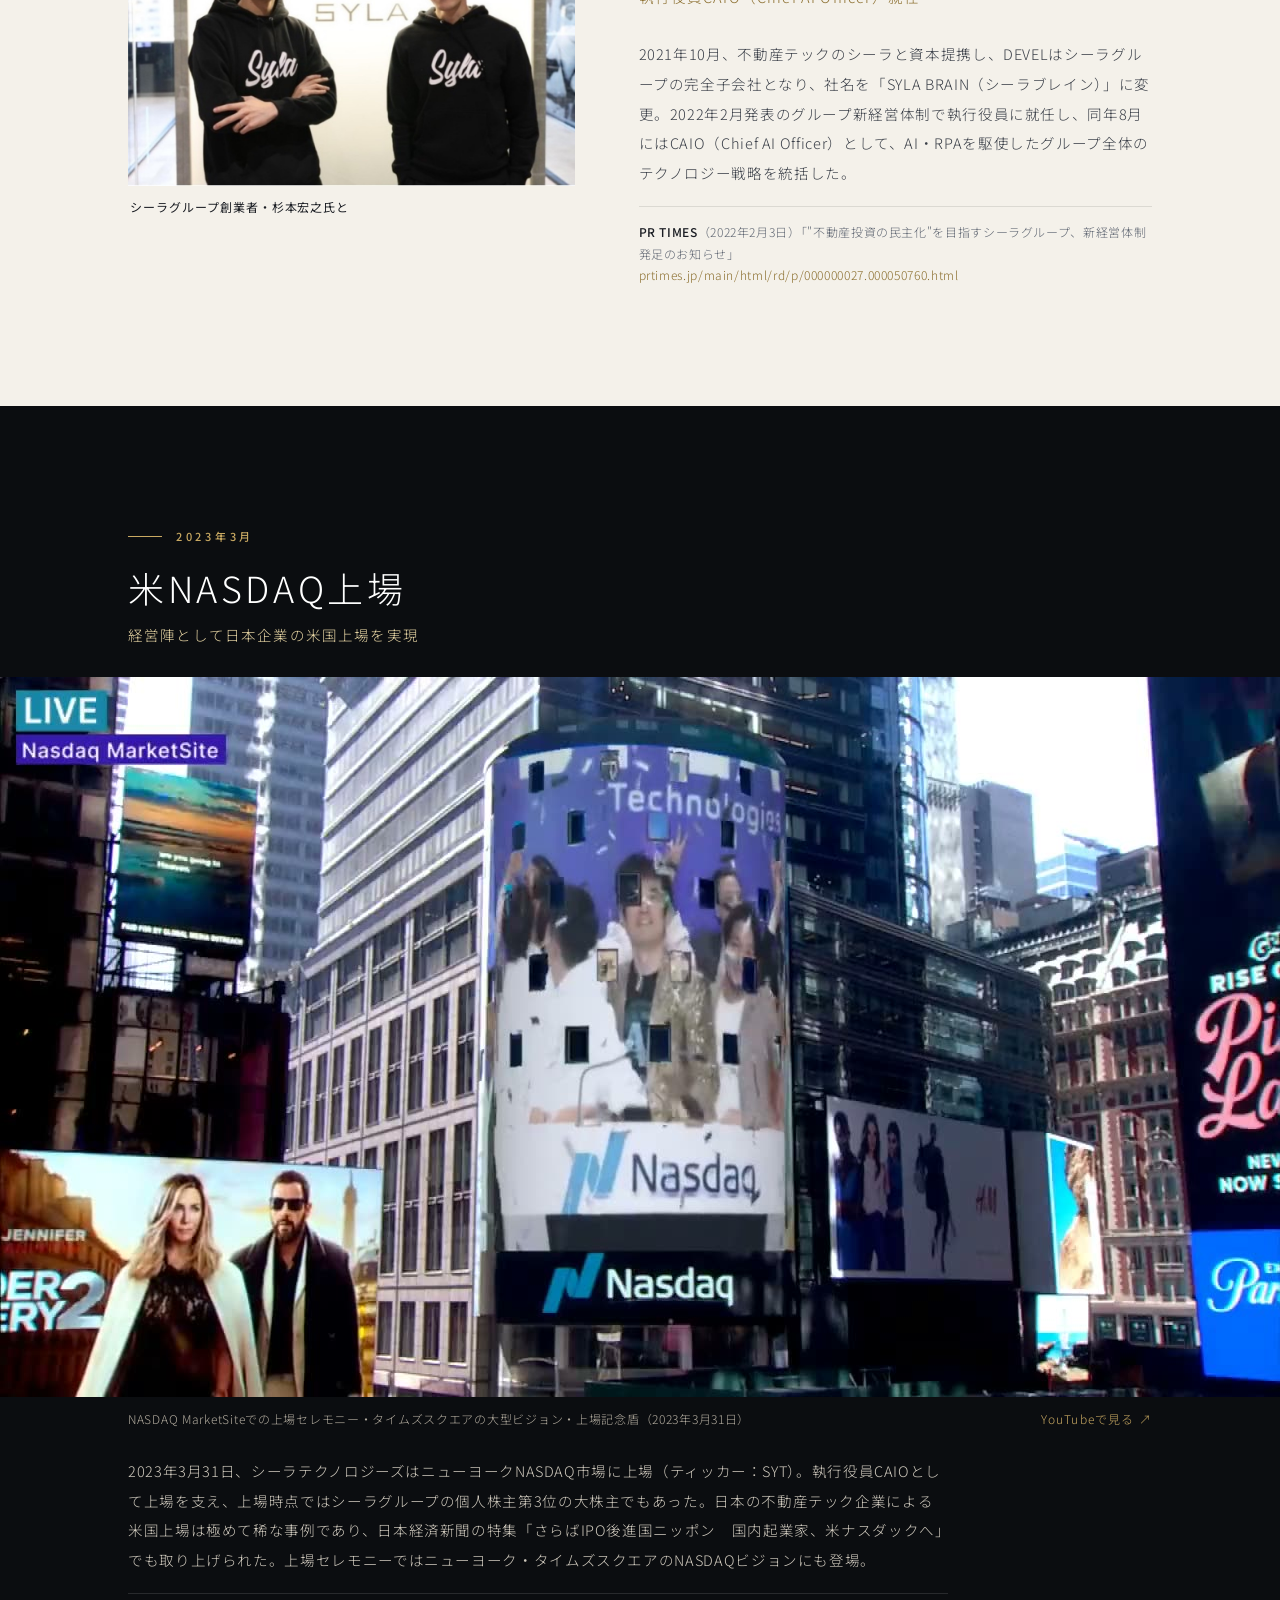
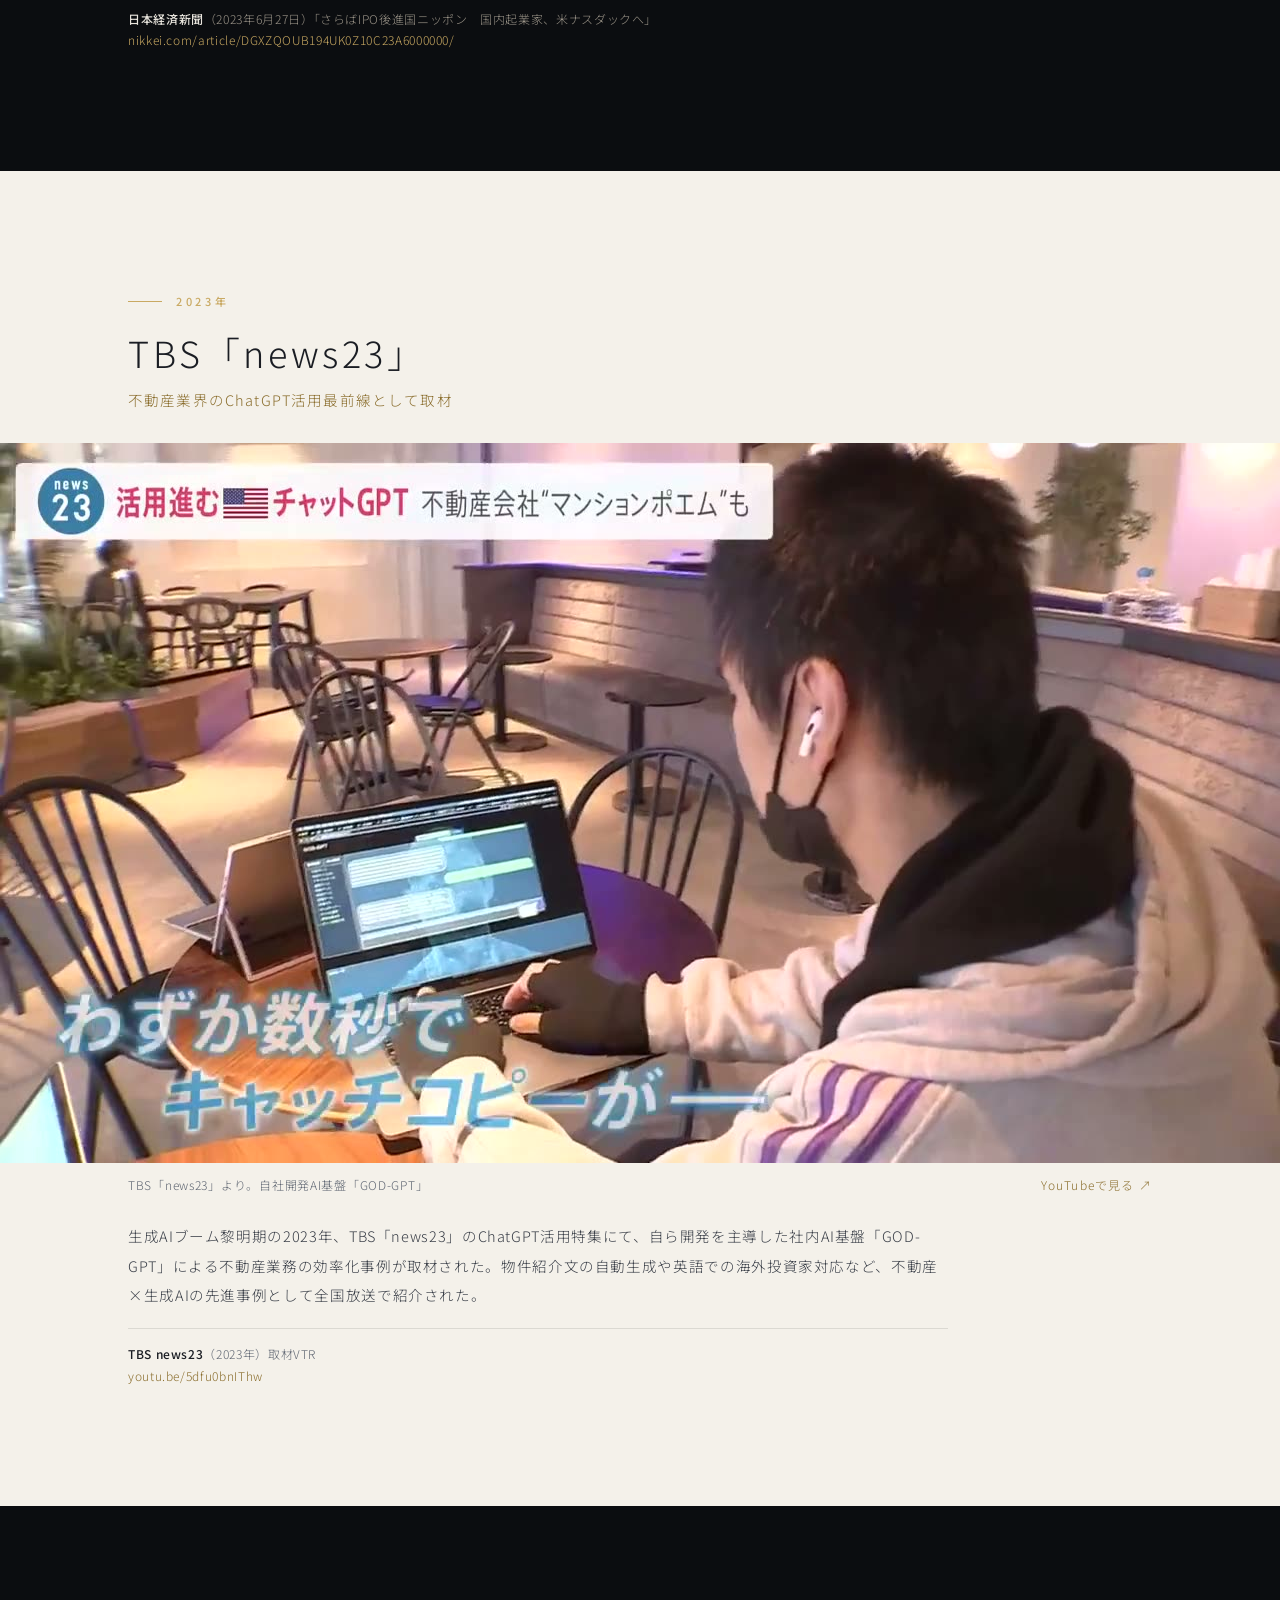
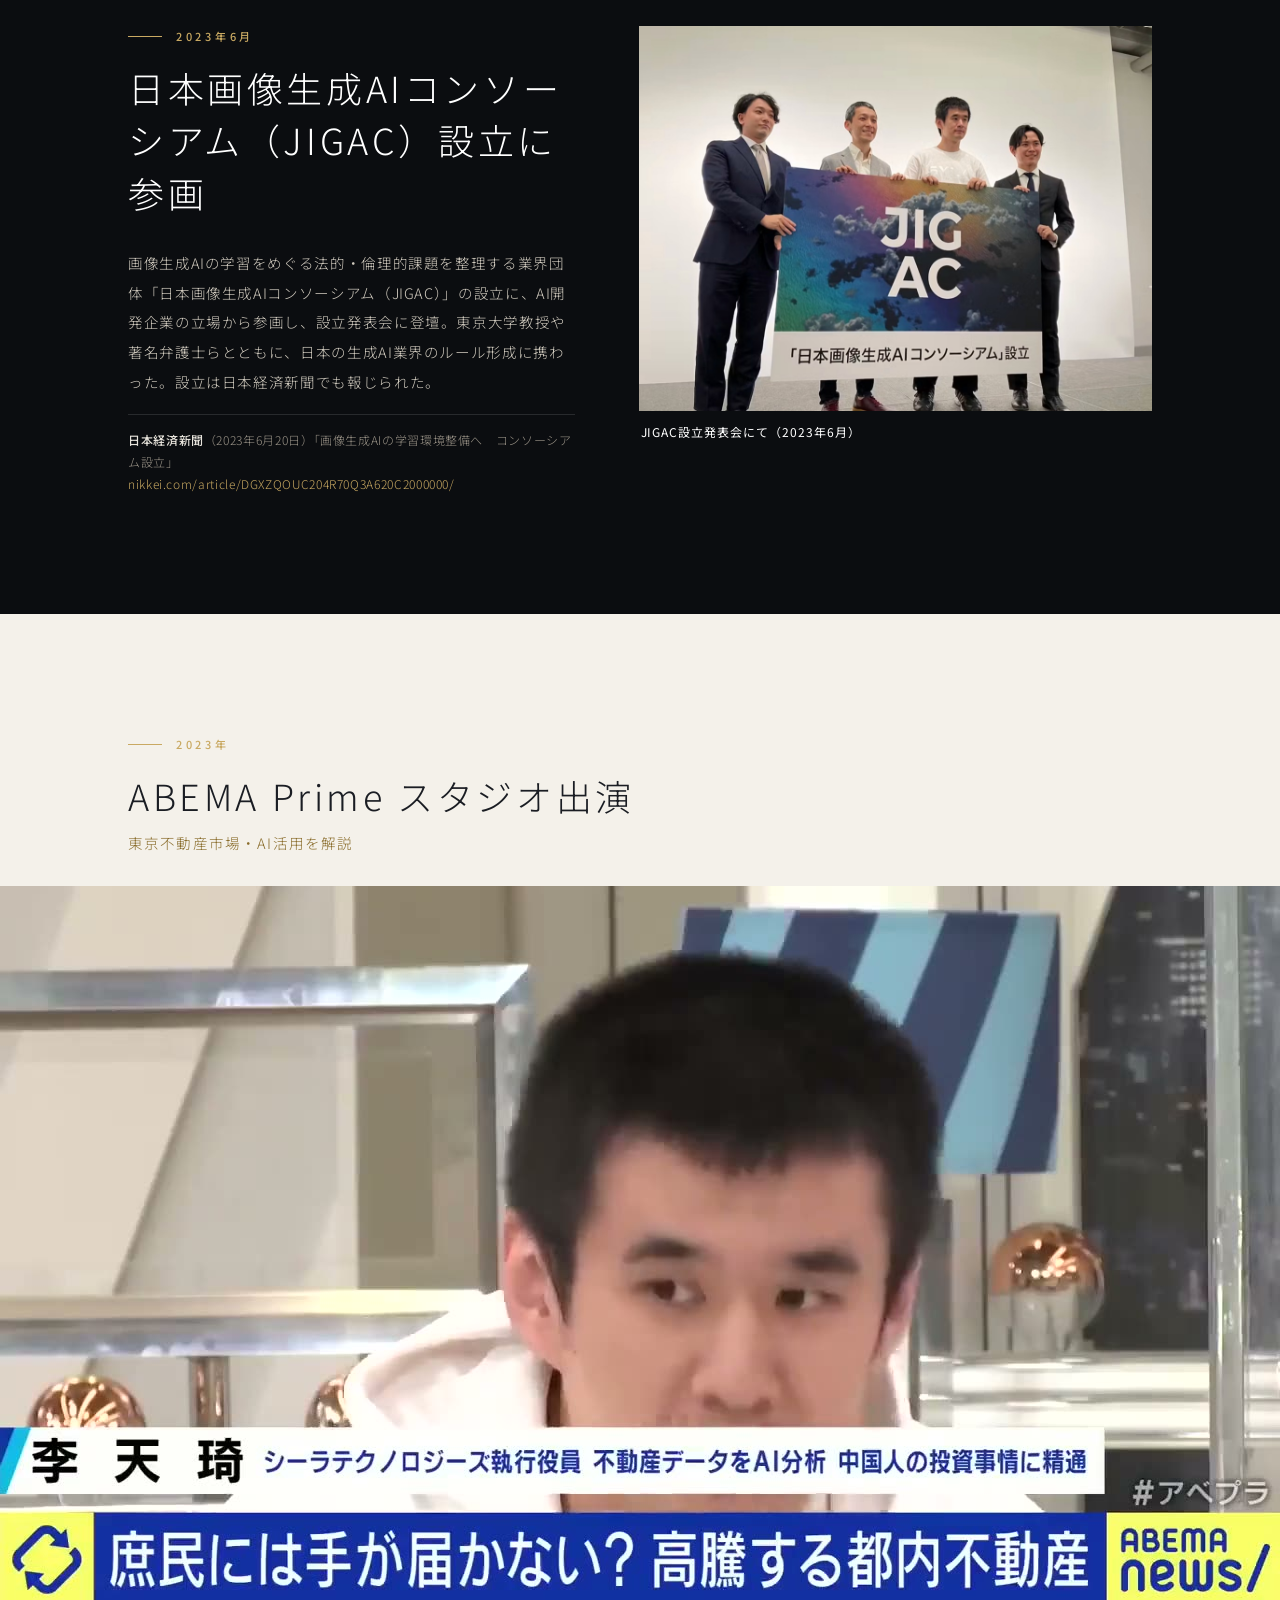
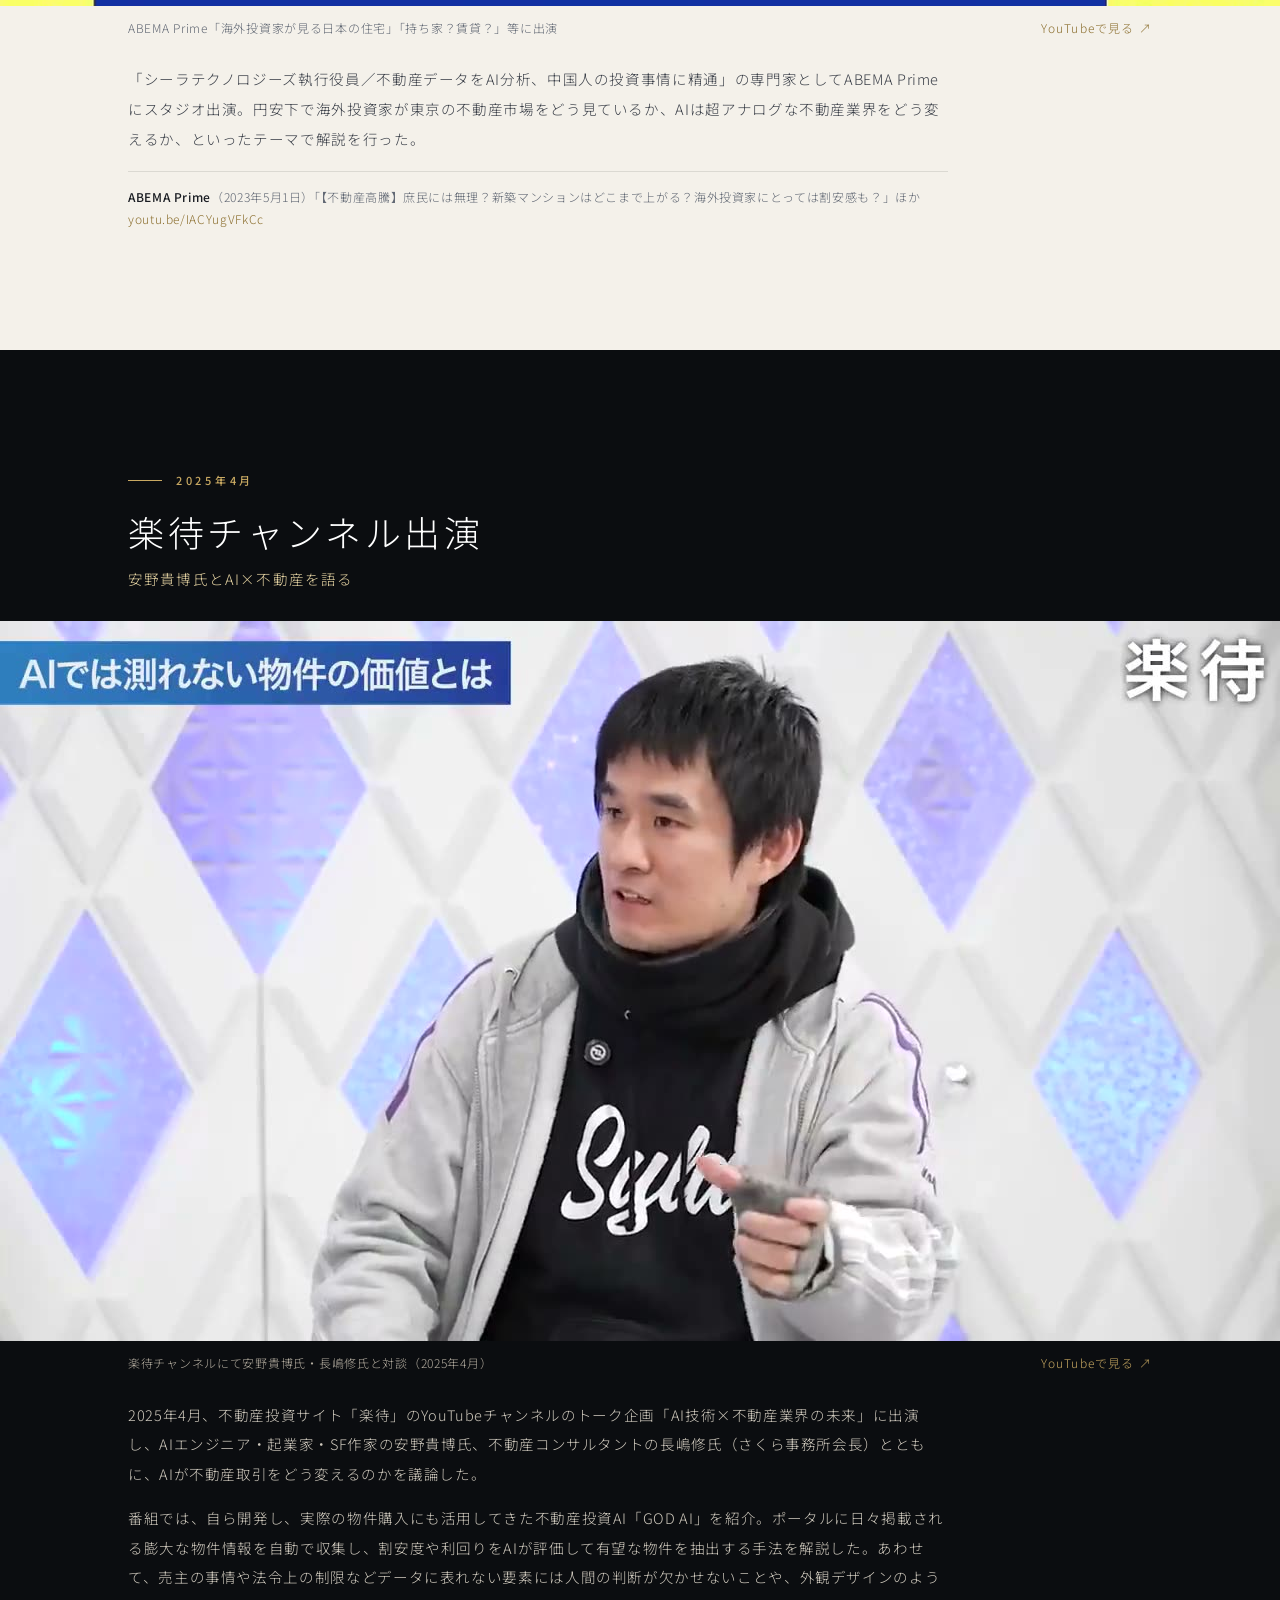
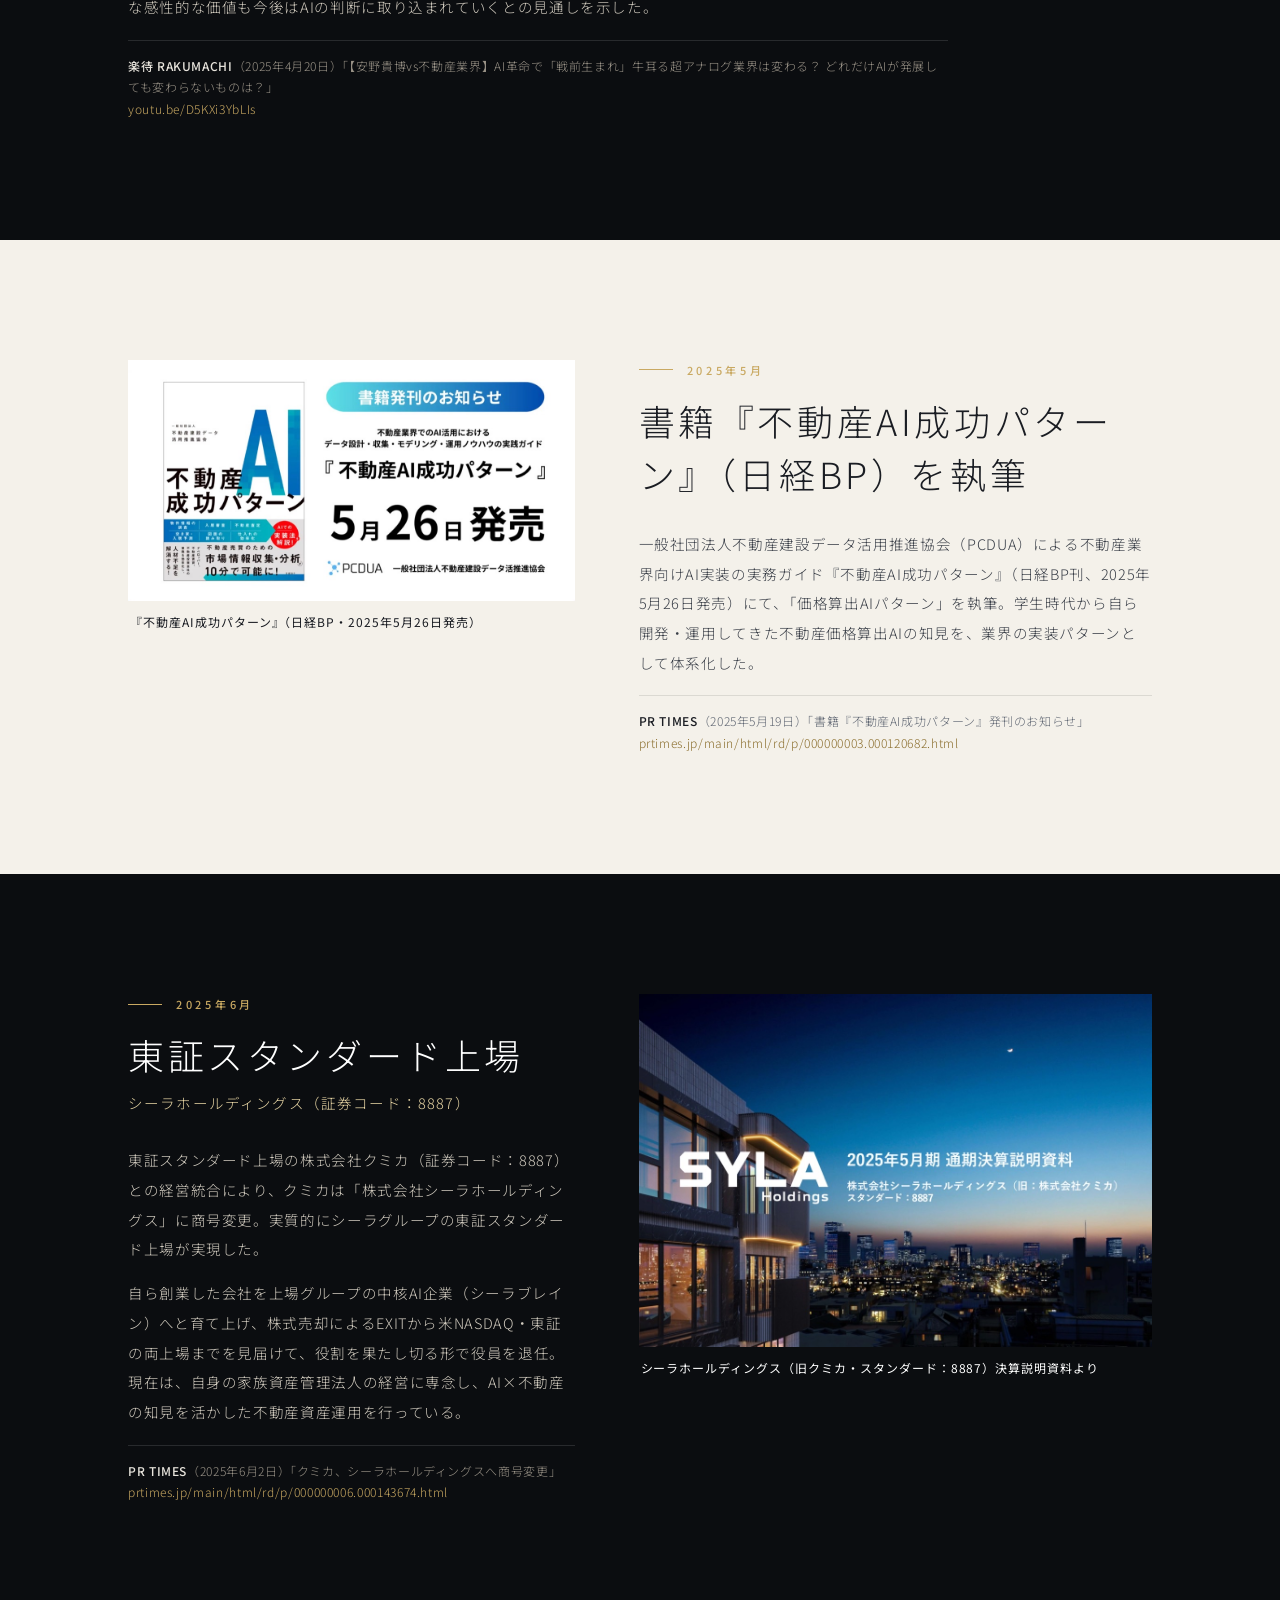
==== commit fdf52b15: "DeNA TechConの引き演出の初期位置を少し引いた状態に（寄り2.6倍→2.1倍） Co-Authored-By: Claude Opus 5.5 <noreply@anthropic.com>" ====
--- a/index.html
+++ b/index.html
@@ -404,7 +404,7 @@
 
 <header class="hero">
   <video id="heroVideo" muted loop playsinline webkit-playsinline x5-playsinline x5-video-player-type="h5-page" autoplay preload="auto" aria-hidden="true"></video>
-  <img class="poster" id="heroPoster" src="video/hero7_land.poster.jpg" alt="" aria-hidden="true">
+  <img class="poster" id="heroPoster" src="video/hero8_land.poster.jpg" alt="" aria-hidden="true">
   <div class="in">
     <p class="en">PROFILE</p>
     <h1 class="nm">李 天琦<small>LI TIANQI</small></h1>
@@ -453,7 +453,7 @@
 
 <section class="card mvcard light">
   <div class="wrap rv"><div class="head"><p class="no">2016年–2019年</p><h2>DeNA AI研究開発</h2><p class="sub">世界最高水準の動画生成AI技術を発表</p></div></div>
-  <figure class="mvfull sp43 rv" data-nolb><a href="https://youtu.be/5OuwwV_RwPU?t=1083" target="_blank" rel="noopener"><video class="lazy " muted loop playsinline webkit-playsinline x5-playsinline x5-video-player-type="h5-page" preload="none" poster="video/dena_techcon_pb.poster.jpg" data-webm="video/dena_techcon_pb.webm" data-mp4="video/dena_techcon_pb.mp4" data-webm-sp="video/dena_techcon_pb43.webm" data-mp4-sp="video/dena_techcon_pb43.mp4"></video></a></figure>
+  <figure class="mvfull sp43 rv" data-nolb><a href="https://youtu.be/5OuwwV_RwPU?t=1083" target="_blank" rel="noopener"><video class="lazy " muted loop playsinline webkit-playsinline x5-playsinline x5-video-player-type="h5-page" preload="none" poster="video/dena_techcon_pb2.poster.jpg" data-webm="video/dena_techcon_pb2.webm" data-mp4="video/dena_techcon_pb2.mp4" data-webm-sp="video/dena_techcon_pb2_43.webm" data-mp4-sp="video/dena_techcon_pb2_43.mp4"></video></a></figure>
   <div class="wrap">
     <p class="mvcap">DeNA TechCon 2019での技術発表<a class="ytl" href="https://youtu.be/5OuwwV_RwPU?t=1083" target="_blank" rel="noopener">YouTubeで見る ↗</a></p>
     <div class="txt rv"><p class="body">DeNAシステム本部AI研究開発グループにて、コンピュータビジョン領域の研究開発に従事。「DeNA TechCon 2019」では、動画のコマとコマの間を自動生成する「フレーム補間（Frame Interpolation）」技術について、当時世界最高性能の研究成果を発表し、ITmediaなど技術メディアに取り上げられた。</p><p class="src"><span class="media-name">ITmedia NEWS</span>（2019年2月7日）「アニメ制作にAIで時間短縮 ─ フレーム補間の仕組みとDeNAの取り組み」<br/>
@@ -614,7 +614,7 @@
   // hero: スマホもPCと同じ横長版（スマホは横幅に合わせて全体を表示、2026-11-05）
   var hv=document.getElementById('heroVideo'), hp=document.getElementById('heroPoster');
   if(!saveData){
-    var base='video/hero7_land';
+    var base='video/hero8_land';
     addSrc(hv,base+'.webm',base+'.mp4');
     hv.addEventListener('playing',function(){hp.style.transition='opacity 1s';hp.style.opacity='0';},{once:true});
     tryPlay(hv);
